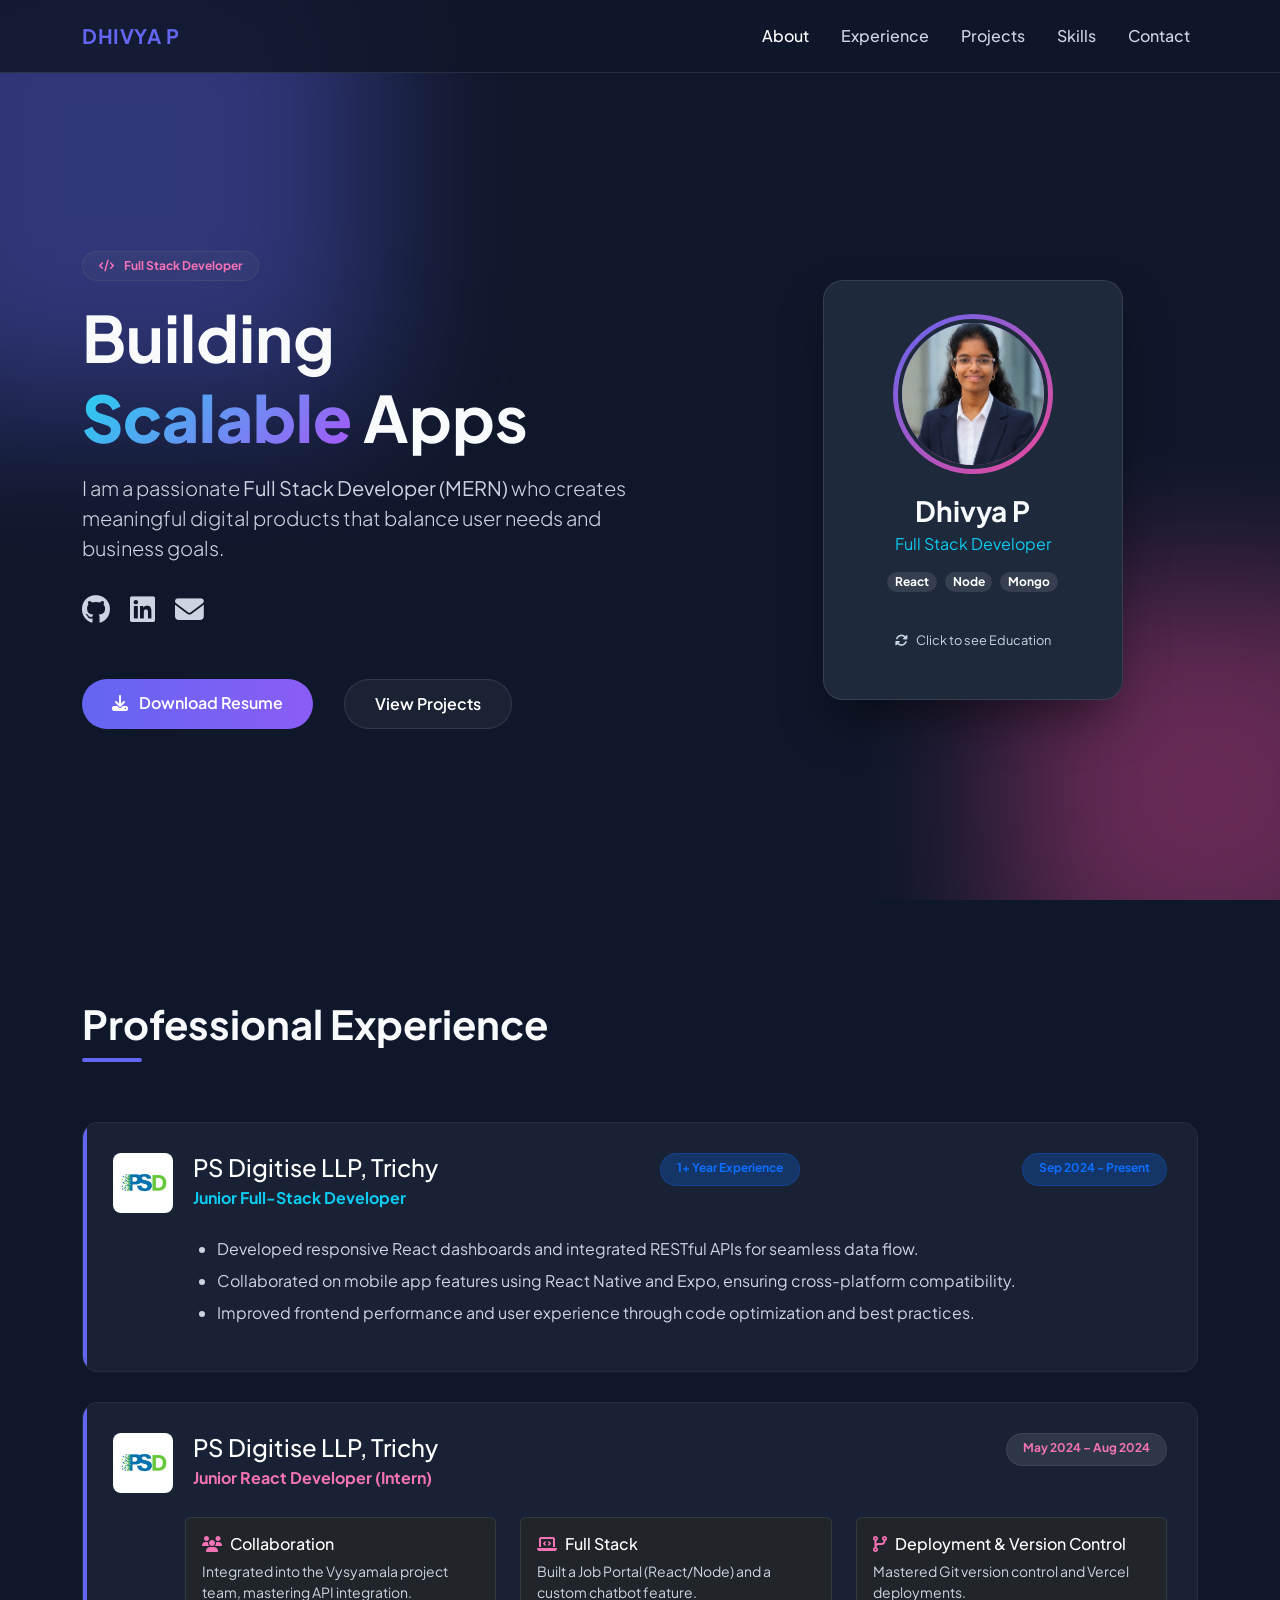
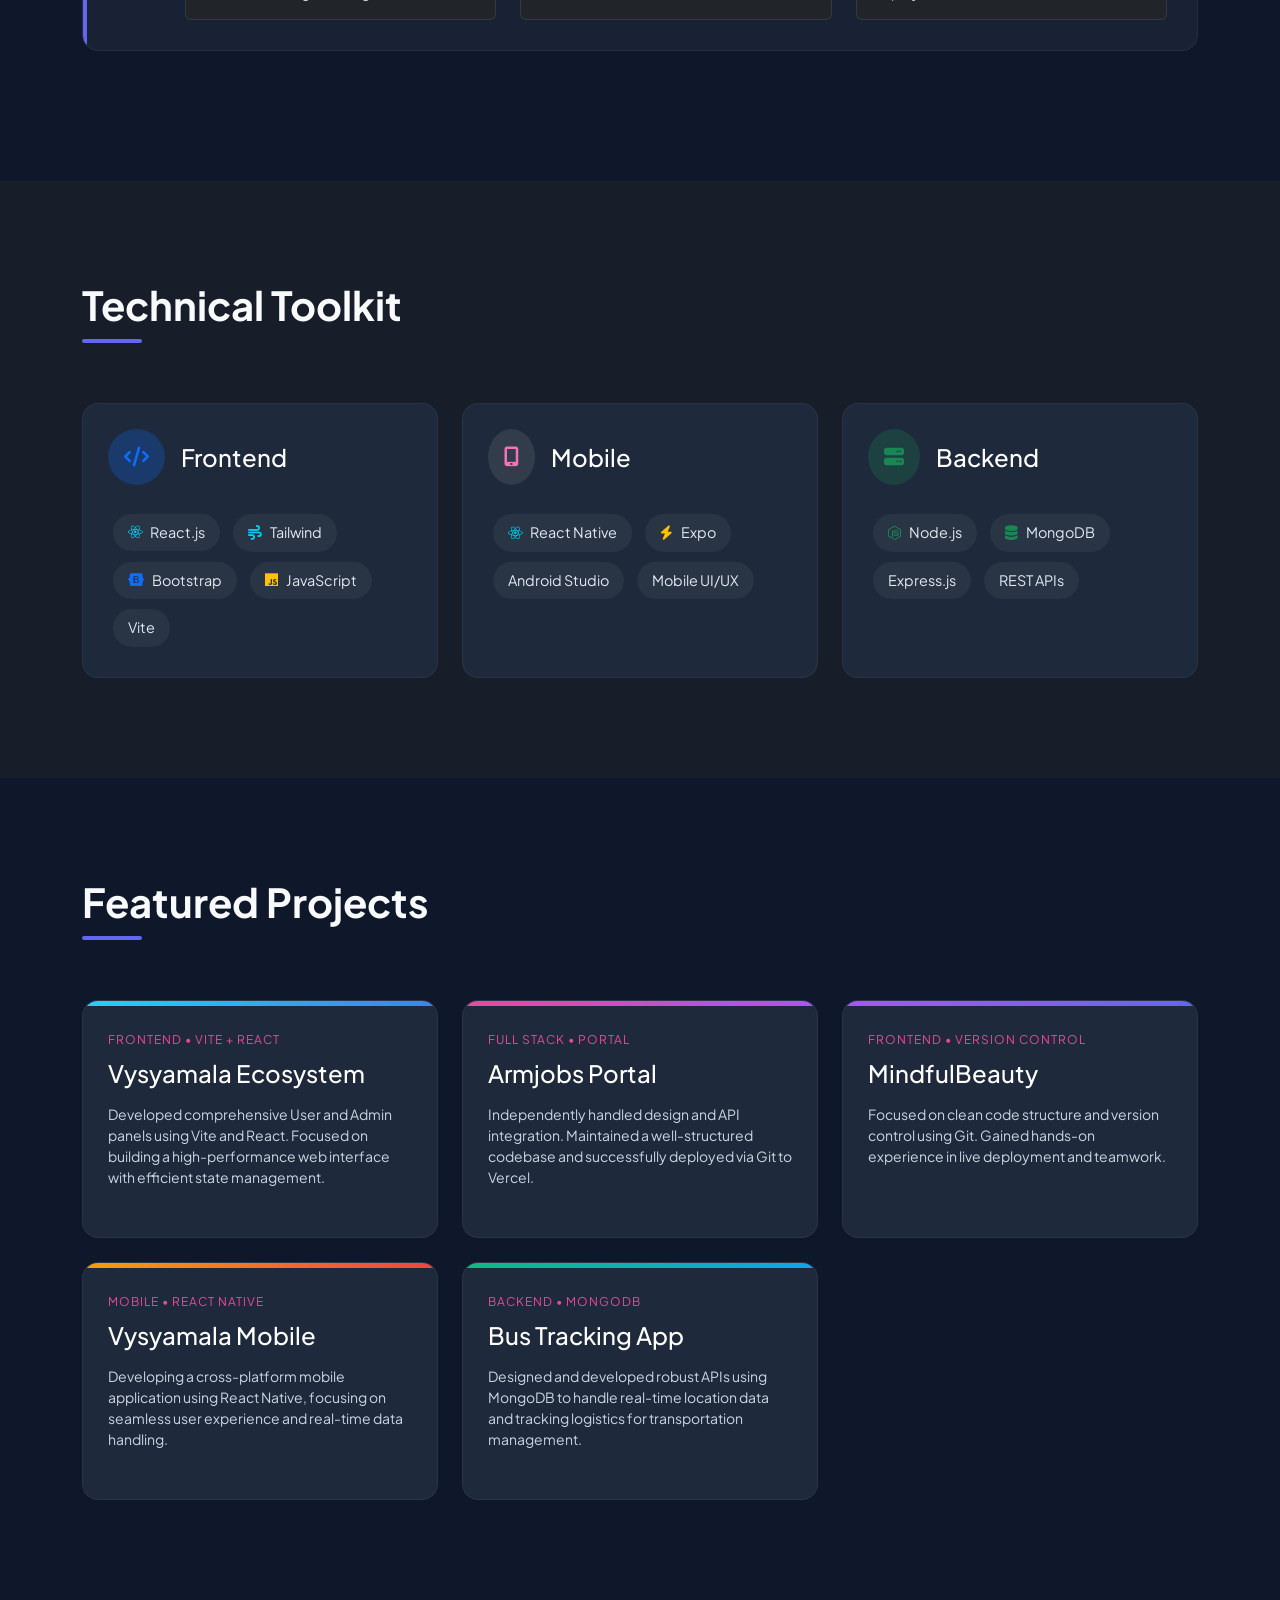
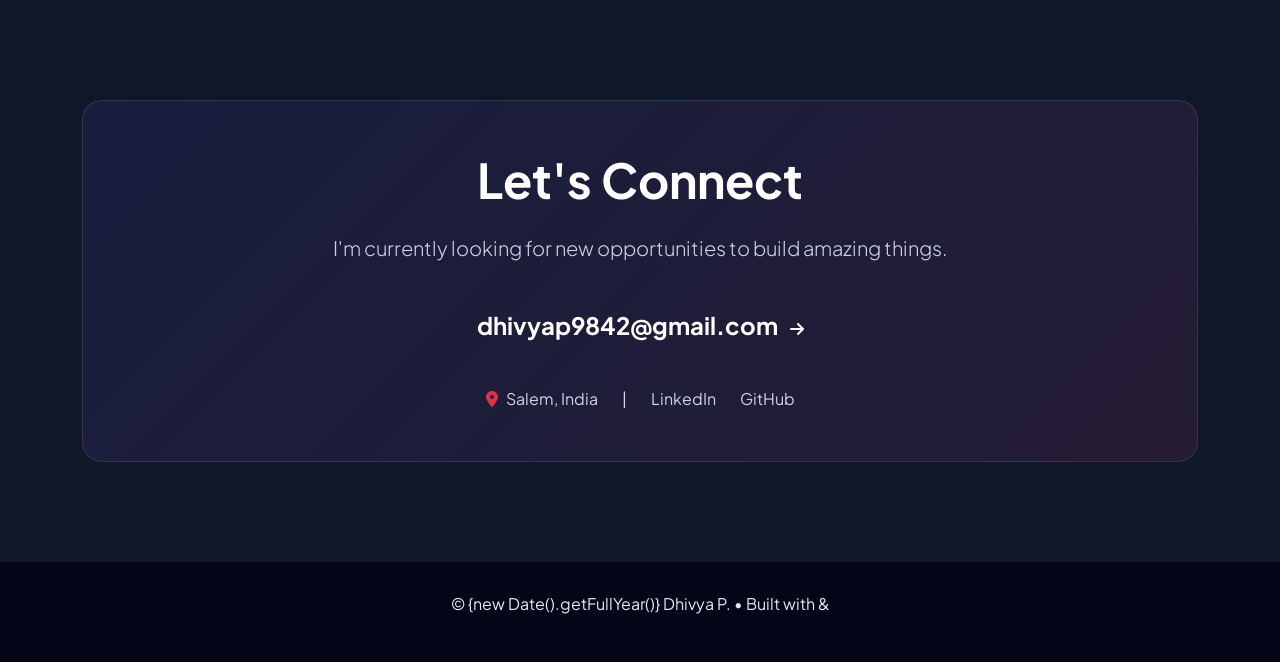
==== index.html @ 95af8c16 "Update resume and img , copyright yr, role" ====
<!DOCTYPE html>
<html lang="en">

<head>
    <meta charset="UTF-8">
    <meta name="viewport" content="width=device-width, initial-scale=1.0">
    <meta name="google-site-verification" content="KIvaC25hKLjdcovlJJRWQrkY0Hm5_PapO_3Ve5NreVs" />
    <link rel="icon" type="image/jpeg" href="Images/DhivyaP.jpg">
    <title>Dhivya Full Stack Developer | Portfolio | MERN stack</title>
    <meta name="description"
        content="Portfolio of Dhivya P, a Full Stack Developer specializing in React.js, Node.js, and Mobile App Development. Explore projects like Vysyamala and Armjobs.">
    <meta name="keywords"
        content="Full Stack Developer, React Developer, Dhivya P, Web Development Portfolio, Software Engineer Trichy, React Native Developer, Junior React Developer">

    <meta name="robots" content="index, follow">
    <link rel="canonical" href="https://dhivya-portfolio-iota-five.vercel.app/">

    <meta property="og:type" content="website">
    <meta property="og:url" content="https://dhivya-portfolio-iota-five.vercel.app/">
    <meta property="og:title" content="Dhivya Full Stack Developer | Portfolio | MERN stack">
    <meta property="og:description"
        content="Software Engineer at PS Digitise LLP specializing in React, Node.js, and Mobile Apps.">
    <meta property="og:image" content="https://dhivya-portfolio-iota-five.vercel.app/Images/DhivyaP.jpg">

    <meta property="twitter:card" content="summary_large_image">
    <meta property="twitter:url" content="https://dhivya-fullstackwebdevelopment.github.io/">
    <meta property="twitter:title" content="Dhivya Full Stack Developer Portfolio">
    <meta property="twitter:description"
        content="Software Engineer at PS Digitise LLP specializing in React, Node.js, and Mobile Apps.">
    <meta property="twitter:image"
        content="https://raw.githubusercontent.com/Dhivya-Fullstackwebdevelopment/YOUR_REPO_NAME/main/Images/DhivyaP.jpg">
    <script type="application/ld+json">
    {
      "@context": "https://schema.org",
      "@type": "Person",
      "name": "Dhivya P",
      "jobTitle": "Full Stack Developer",
      "url": "https://your-domain.com",
      "sameAs": [
        "https://github.com/Dhivya-Fullstackwebdevelopment",
        "https://www.linkedin.com/in/dhivya-p-466529230/"
      ],
      "knowsAbout": ["React.js", "Node.js", "Full Stack Development", "React Native", "MongoDB"]
    }
    </script>

    <link rel="icon" type="image/jpeg" href="Images/DhivyaP.jpg">
    <!-- Bootstrap 5 CSS -->
    <link href="https://cdn.jsdelivr.net/npm/bootstrap@5.3.2/dist/css/bootstrap.min.css" rel="stylesheet">

    <!-- Google Fonts -->
    <link href="https://fonts.googleapis.com/css2?family=Plus+Jakarta+Sans:wght@300;400;600;700;800&display=swap"
        rel="stylesheet">

    <!-- Font Awesome -->
    <link rel="stylesheet" href="https://cdnjs.cloudflare.com/ajax/libs/font-awesome/6.4.2/css/all.min.css">

    <!-- AOS Animation Library -->
    <link href="https://unpkg.com/aos@2.3.1/dist/aos.css" rel="stylesheet">

    <style>
        :root {
            --primary-color: #6366f1;
            --secondary-color: #ec4899;
            --dark-bg: #0f172a;
            --card-bg: #1e293b;
            --text-main: #f8fafc;
            /* Updated to be much brighter */
            --text-muted: #cbd5e1;
        }

        body {
            background-color: var(--dark-bg);
            color: var(--text-main);
            font-family: 'Plus Jakarta Sans', sans-serif;
            overflow-x: hidden;
        }

        /* --- Text Visibility Overrides --- */
        /* Override Bootstrap's text-muted which is too dark by default */
        .text-muted {
            color: #cbd5e1 !important;
            /* Slate-300 */
        }

        /* Improve secondary text visibility */
        .text-secondary {
            color: #f472b6 !important;
            /* Lighter Pink to match theme */
        }

        p {
            color: #e2e8f0;
            /* Slate-200 for general paragraphs */
        }

        /* --- Custom Scrollbar --- */
        ::-webkit-scrollbar {
            width: 10px;
        }

        ::-webkit-scrollbar-track {
            background: var(--dark-bg);
        }

        ::-webkit-scrollbar-thumb {
            background: #334155;
            border-radius: 5px;
        }

        ::-webkit-scrollbar-thumb:hover {
            background: var(--primary-color);
        }

        /* --- Navbar Glassmorphism --- */
        .navbar {
            background: rgba(15, 23, 42, 0.85);
            backdrop-filter: blur(10px);
            border-bottom: 1px solid rgba(255, 255, 255, 0.1);
            padding: 1rem 0;
        }

        .navbar-brand {
            font-weight: 700;
            letter-spacing: 0.5px;
        }

        .nav-link {
            color: #cbd5e1 !important;
            /* Brighter nav links */
            font-weight: 500;
            transition: color 0.3s ease;
            position: relative;
        }

        .nav-link:hover,
        .nav-link.active {
            color: #fff !important;
        }

        .nav-link::after {
            content: '';
            position: absolute;
            width: 0;
            height: 2px;
            bottom: 0;
            left: 0;
            background: linear-gradient(90deg, var(--primary-color), var(--secondary-color));
            transition: width 0.3s;
        }

        .nav-link:hover::after {
            width: 100%;
        }

        /* --- Hero Section --- */
        .hero-section {
            min-height: 100vh;
            display: flex;
            align-items: center;
            padding-top: 80px;
            position: relative;
            overflow: hidden;
        }

        /* Background Blobs */
        .blob {
            position: absolute;
            filter: blur(80px);
            z-index: -1;
            opacity: 0.4;
            animation: float 10s infinite ease-in-out;
        }

        .blob-1 {
            top: -10%;
            left: -10%;
            width: 500px;
            height: 500px;
            background: var(--primary-color);
        }

        .blob-2 {
            bottom: -10%;
            right: -10%;
            width: 400px;
            height: 400px;
            background: var(--secondary-color);
        }

        @keyframes float {

            0%,
            100% {
                transform: translateY(0);
            }

            50% {
                transform: translateY(-30px);
            }
        }

        .gradient-text {
            background: linear-gradient(135deg, #22d3ee 0%, #a855f7 100%);
            -webkit-background-clip: text;
            -webkit-text-fill-color: transparent;
            font-weight: 800;
        }

        .hero-btn-primary {
            background: linear-gradient(90deg, var(--primary-color), #8b5cf6);
            border: none;
            color: white;
            padding: 12px 30px;
            border-radius: 50px;
            font-weight: 600;
            transition: transform 0.3s, box-shadow 0.3s;
        }

        .hero-btn-primary:hover {
            transform: translateY(-3px);
            box-shadow: 0 10px 20px rgba(99, 102, 241, 0.3);
            color: white;
        }

        .hero-btn-secondary {
            background: rgba(255, 255, 255, 0.05);
            border: 1px solid rgba(255, 255, 255, 0.1);
            color: white;
            padding: 12px 30px;
            border-radius: 50px;
            font-weight: 600;
            margin-left: 15px;
            transition: all 0.3s;
        }

        .hero-btn-secondary:hover {
            background: rgba(255, 255, 255, 0.1);
            color: white;
        }

        .social-icon {
            font-size: 1.8rem;
            color: #cbd5e1;
            margin-right: 20px;
            transition: color 0.3s, transform 0.3s;
        }

        .social-icon:hover {
            color: var(--primary-color);
            transform: scale(1.1);
        }

        /* --- Flip Card (Crucial Feature) --- */
        .flip-card {
            background-color: transparent;
            width: 300px;
            height: 420px;
            perspective: 1000px;
            margin: 0 auto;
            cursor: pointer;
        }

        .flip-card-inner {
            position: relative;
            width: 100%;
            height: 100%;
            text-align: center;
            transition: transform 0.8s cubic-bezier(0.175, 0.885, 0.32, 1.275);
            transform-style: preserve-3d;
        }

        .flip-card.flipped .flip-card-inner {
            transform: rotateY(180deg);
        }

        .flip-card-front,
        .flip-card-back {
            position: absolute;
            width: 100%;
            height: 100%;
            -webkit-backface-visibility: hidden;
            backface-visibility: hidden;
            border-radius: 20px;
            overflow: hidden;
            box-shadow: 0 25px 50px -12px rgba(0, 0, 0, 0.5);
            border: 1px solid rgba(255, 255, 255, 0.1);
        }

        .flip-card-front {
            background: var(--card-bg);
            display: flex;
            flex-direction: column;
            align-items: center;
            justify-content: center;
            padding: 20px;
        }

        .flip-card-back {
            background: linear-gradient(135deg, #1e1b4b 0%, #312e81 100%);
            color: white;
            transform: rotateY(180deg);
            display: flex;
            flex-direction: column;
            justify-content: center;
            padding: 30px;
        }

        .profile-img-container {
            width: 160px;
            height: 160px;
            border-radius: 50%;
            padding: 5px;
            background: linear-gradient(135deg, var(--primary-color), var(--secondary-color));
            margin-bottom: 20px;
        }

        .profile-img {
            width: 100%;
            height: 100%;
            object-fit: cover;
            border-radius: 50%;
            border: 4px solid var(--card-bg);
        }

        .click-hint {
            font-size: 0.8rem;
            color: #cbd5e1;
            margin-top: 15px;
            animation: bounce 2s infinite;
        }

        @keyframes bounce {

            0%,
            20%,
            50%,
            80%,
            100% {
                transform: translateY(0);
            }

            40% {
                transform: translateY(-5px);
            }

            60% {
                transform: translateY(-3px);
            }
        }

        /* --- Section Styling --- */
        .section-padding {
            padding: 100px 0;
        }

        .section-title {
            font-size: 2.5rem;
            font-weight: 700;
            margin-bottom: 60px;
            position: relative;
            display: inline-block;
        }

        .section-title::after {
            content: '';
            display: block;
            width: 60px;
            height: 4px;
            background: var(--primary-color);
            margin-top: 10px;
            border-radius: 2px;
        }

        /* --- Experience Cards --- */
        .exp-card {
            background: rgba(30, 41, 59, 0.7);
            border: 1px solid rgba(255, 255, 255, 0.05);
            border-radius: 16px;
            padding: 30px;
            margin-bottom: 30px;
            transition: all 0.3s;
            position: relative;
            overflow: hidden;
        }

        .exp-card::before {
            content: '';
            position: absolute;
            top: 0;
            left: 0;
            width: 4px;
            height: 100%;
            background: var(--primary-color);
        }

        .exp-card:hover {
            background: rgba(30, 41, 59, 1);
            transform: translateY(-5px);
            box-shadow: 0 20px 40px rgba(0, 0, 0, 0.4);
            border-color: rgba(99, 102, 241, 0.3);
        }

        .company-logo {
            width: 60px;
            height: 60px;
            object-fit: contain;
            background: white;
            border-radius: 8px;
            padding: 5px;
            margin-right: 20px;
        }

        /* --- Skills --- */
        .skill-card {
            background: var(--card-bg);
            border-radius: 16px;
            padding: 25px;
            height: 100%;
            border: 1px solid rgba(255, 255, 255, 0.05);
            transition: all 0.3s;
        }

        .skill-card:hover {
            transform: translateY(-5px);
            border-color: var(--secondary-color);
        }

        .skill-tag {
            background: rgba(255, 255, 255, 0.05);
            padding: 8px 15px;
            border-radius: 20px;
            font-size: 0.9rem;
            display: inline-flex;
            align-items: center;
            gap: 8px;
            margin: 5px;
            transition: background 0.2s;
            color: #e2e8f0;
        }

        .skill-tag:hover {
            background: rgba(99, 102, 241, 0.2);
            color: white;
        }

        /* --- Projects --- */
        .project-card {
            background: var(--card-bg);
            border-radius: 16px;
            overflow: hidden;
            height: 100%;
            border: 1px solid rgba(255, 255, 255, 0.05);
            transition: all 0.3s;
            display: flex;
            flex-direction: column;
        }

        .project-card:hover {
            transform: translateY(-10px);
            box-shadow: 0 20px 40px rgba(0, 0, 0, 0.4);
        }

        .project-card-body {
            padding: 25px;
            flex-grow: 1;
            display: flex;
            flex-direction: column;
        }

        .project-badge {
            font-size: 0.75rem;
            text-transform: uppercase;
            letter-spacing: 1px;
            color: var(--secondary-color);
            margin-bottom: 10px;
            display: block;
        }

        /* --- Contact --- */
        .contact-box {
            background: linear-gradient(135deg, rgba(99, 102, 241, 0.1) 0%, rgba(236, 72, 153, 0.1) 100%);
            border: 1px solid rgba(255, 255, 255, 0.1);
            border-radius: 20px;
            padding: 50px;
            text-align: center;
        }

        .email-link {
            font-size: 1.5rem;
            font-weight: 700;
            color: white;
            text-decoration: none;
            position: relative;
            display: inline-block;
            margin: 20px 0;
        }

        .email-link:hover {
            color: var(--primary-color);
        }

        /* --- Footer --- */
        footer {
            background: #020617;
            padding: 30px 0;
            border-top: 1px solid rgba(255, 255, 255, 0.05);
        }
    </style>
</head>

<body data-bs-spy="scroll" data-bs-target="#navbar" data-bs-offset="100">

    <!-- Navbar -->
    <nav class="navbar navbar-expand-lg fixed-top" id="navbar">
        <div class="container">
            <a class="navbar-brand" href="#">
                <span style="color: var(--primary-color)">DHIVYA P
            </a>
            <button class="navbar-toggler" type="button" data-bs-toggle="collapse" data-bs-target="#navbarNav">
                <span class="navbar-toggler-icon"></span>
            </button>
            <div class="collapse navbar-collapse justify-content-end" id="navbarNav">
                <ul class="navbar-nav gap-3">
                    <li class="nav-item"><a class="nav-link" href="#about">About</a></li>
                    <li class="nav-item"><a class="nav-link" href="#experience">Experience</a></li>
                    <li class="nav-item"><a class="nav-link" href="#projects">Projects</a></li>
                    <li class="nav-item"><a class="nav-link" href="#skills">Skills</a></li>
                    <li class="nav-item"><a class="nav-link" href="#contact">Contact</a></li>
                </ul>
            </div>
        </div>
    </nav>

    <!-- Hero Section -->
    <section id="about" class="hero-section">
        <div class="blob blob-1"></div>
        <div class="blob blob-2"></div>

        <div class="container">
            <div class="row align-items-center">
                <!-- Text Content -->
                <div class="col-lg-7 mb-5 mb-lg-0" data-aos="fade-right" data-aos-duration="1000">
                    <div
                        class="badge bg-secondary bg-opacity-10 text-secondary mb-3 px-3 py-2 rounded-pill border border-secondary border-opacity-25">
                        <i class="fas fa-code me-2"></i> Full Stack Developer
                    </div>
                    <h1 class="display-3 fw-bold mb-3 lh-sm">
                        Building <br>
                        <span class="gradient-text">Scalable</span> Apps
                    </h1>
                    <p class="lead text-muted mb-4 pe-lg-5">
                        I am a passionate <strong>Full Stack Developer (MERN)</strong> who creates meaningful digital
                        products
                        that balance user needs and business goals.
                    </p>

                    <div class="d-flex align-items-center mb-5">
                        <a href="https://github.com/Dhivya-Fullstackwebdevelopment" target="_blank"
                            class="social-icon"><i class="fa-brands fa-github"></i></a>
                        <a href="https://www.linkedin.com/in/dhivya-p-466529230/" target="_blank" class="social-icon"><i
                                class="fa-brands fa-linkedin"></i></a>
                        <a href="mailto:dhivyap9842@gmail.com" class="social-icon"><i
                                class="fa-solid fa-envelope"></i></a>
                    </div>

                    <div class="d-flex flex-wrap gap-3">
                        <a href="Resume/DhivyaP_FullStackDeveloper.pdf" download
                            class="hero-btn-primary text-decoration-none">
                            <i class="fas fa-download me-2"></i> Download Resume
                        </a>
                        <a href="#projects" class="hero-btn-secondary text-decoration-none">
                            View Projects
                        </a>
                    </div>
                </div>

                <!-- Visual / Flip Card -->
                <div class="col-lg-5" data-aos="fade-left" data-aos-duration="1000">
                    <div class="flip-card" onclick="this.classList.toggle('flipped')">
                        <div class="flip-card-inner">

                            <!-- Front -->
                            <div class="flip-card-front">
                                <div class="profile-img-container">
                                    <!-- USING PROVIDED IMAGE PATH + Fallback -->
                                    <img src="Images/DhivyaP.jpg"
                                        onerror="this.src='https://ui-avatars.com/api/?name=Dhivya+P&background=random&size=256'"
                                        alt="Dhivya P" class="profile-img">
                                </div>
                                <h3 class="mb-1 fw-bold">Dhivya P</h3>
                                <p class="text-info mb-3">Full Stack Developer</p>
                                <div class="d-flex justify-content-center gap-2 mb-4">
                                    <span class="badge bg-white bg-opacity-10 rounded-pill">React</span>
                                    <span class="badge bg-white bg-opacity-10 rounded-pill">Node</span>
                                    <span class="badge bg-white bg-opacity-10 rounded-pill">Mongo</span>
                                </div>
                                <p class="click-hint"><i class="fas fa-sync-alt me-2"></i>Click to see Education</p>
                            </div>

                            <!-- Back -->
                            <div class="flip-card-back text-start">
                                <div class="text-center mb-4">
                                    <i class="fas fa-graduation-cap fa-3x text-info mb-3"></i>
                                    <h4>Education Timeline</h4>
                                </div>

                                <div class="border-start border-light ps-4 ms-2 position-relative mb-4">
                                    <span
                                        class="position-absolute top-0 start-0 translate-middle bg-info rounded-circle"
                                        style="width: 12px; height: 12px;"></span>
                                    <h5 class="mb-0">MCA</h5>
                                    <p class="small text-white mb-0">Gnanamani College of Tech, Namakkal</p>
                                    <small class="text-info">2024 - 2026</small>
                                </div>

                                <div class="border-start border-light ps-4 ms-2 position-relative">
                                    <span
                                        class="position-absolute top-0 start-0 translate-middle bg-secondary rounded-circle"
                                        style="width: 12px; height: 12px;"></span>
                                    <h5 class="mb-0">BCA</h5>
                                    <p class="small text-white mb-0">Bishop Heber College, Trichy</p>
                                    <small class="text-secondary">2021 - 2024</small>
                                </div>
                            </div>

                        </div>
                    </div>
                </div>
            </div>
        </div>
    </section>

    <!-- Experience Section -->
    <section id="experience" class="section-padding">
        <div class="container">
            <h2 class="section-title" data-aos="fade-up">Professional Experience</h2>

            <!-- Job 1 -->
            <div class="exp-card" data-aos="fade-up" data-aos-delay="100">
                <div class="d-flex flex-column flex-md-row align-items-start mb-4">
                    <!-- USING PROVIDED LOGO PATH + Fallback -->
                    <img src="Images/PSDlogo.jpg"
                        onerror="this.src='https://ui-avatars.com/api/?name=PS&background=fff&color=000&size=128'"
                        alt="PS Digitise" class="company-logo">
                    <div class="flex-grow-1">
                        <div class="d-flex justify-content-between flex-wrap gap-2">
                            <h3 class="h4 mb-1 text-white">PS Digitise LLP, Trichy</h3>
                            <span
                                class="badge bg-primary bg-opacity-25 text-primary border border-primary border-opacity-25 rounded-pill px-3 py-2">
                                1+ Year Experience
                            </span>
                            <span
                                class="badge bg-primary bg-opacity-25 text-primary border border-primary border-opacity-25 rounded-pill px-3 py-2">
                                Sep 2024 - Present
                            </span>
                        </div>
                        <p class="text-info fw-bold mb-0">Junior Full-Stack Developer</p>
                    </div>
                </div>
                <div class="ps-md-5 ms-md-4">
                    <ul class="text-muted">
                        <li class="mb-2">Developed responsive React dashboards and integrated RESTful APIs for seamless
                            data flow.</li>
                        <li class="mb-2">Collaborated on mobile app features using React Native and Expo, ensuring
                            cross-platform compatibility.</li>
                        <li class="mb-2">Improved frontend performance and user experience through code optimization and best practices.</li>
                    </ul>
                </div>
            </div>

            <!-- Internship -->
            <div class="exp-card" data-aos="fade-up" data-aos-delay="200">
                <div class="d-flex flex-column flex-md-row align-items-start mb-4">
                    <!-- USING PROVIDED LOGO PATH + Fallback -->
                    <img src="Images/PSDlogo.jpg"
                        onerror="this.src='https://ui-avatars.com/api/?name=PS&background=fff&color=000&size=128'"
                        alt="PS Digitise" class="company-logo">
                    <div class="flex-grow-1">
                        <div class="d-flex justify-content-between flex-wrap gap-2">
                            <h3 class="h4 mb-1 text-white">PS Digitise LLP, Trichy</h3>
                            <span
                                class="badge bg-secondary bg-opacity-25 text-secondary border border-secondary border-opacity-25 rounded-pill px-3 py-2">
                                May 2024 – Aug 2024
                            </span>
                        </div>
                        <p class="text-secondary fw-bold mb-0">Junior React Developer (Intern)</p>
                    </div>
                </div>
                <div class="ps-md-5 ms-md-4">
                    <div class="row g-4">
                        <div class="col-md-4">
                            <div class="p-3 rounded bg-dark border border-secondary border-opacity-25 h-100">
                                <h6 class="text-white"><i class="fas fa-users text-secondary me-2"></i>Collaboration
                                </h6>
                                <p class="small text-muted mb-0">Integrated into the Vysyamala project team, mastering
                                    API integration.</p>
                            </div>
                        </div>
                        <div class="col-md-4">
                            <div class="p-3 rounded bg-dark border border-secondary border-opacity-25 h-100">
                                <h6 class="text-white"><i class="fas fa-laptop-code text-secondary me-2"></i>Full Stack
                                </h6>
                                <p class="small text-muted mb-0">Built a Job Portal (React/Node) and a custom chatbot
                                    feature.</p>
                            </div>
                        </div>
                        <div class="col-md-4">
                            <div class="p-3 rounded bg-dark border border-secondary border-opacity-25 h-100">
                                <h6 class="text-white"><i class="fas fa-code-branch text-secondary me-2"></i>Deployment
                                    & Version Control</h6>
                                <p class="small text-muted mb-0">Mastered Git version control and Vercel deployments.
                                </p>
                            </div>
                        </div>
                    </div>
                </div>
            </div>
        </div>
    </section>

    <!-- Skills Section -->
    <section id="skills" class="section-padding bg-dark bg-opacity-50">
        <div class="container">
            <h2 class="section-title" data-aos="fade-up">Technical Toolkit</h2>
            <div class="row g-4">

                <!-- Frontend -->
                <div class="col-md-4" data-aos="fade-up" data-aos-delay="100">
                    <div class="skill-card">
                        <div class="d-flex align-items-center mb-4">
                            <div class="rounded-circle bg-primary bg-opacity-25 p-3 text-primary me-3">
                                <i class="fa-solid fa-code fa-lg"></i>
                            </div>
                            <h4 class="mb-0 text-white">Frontend</h4>
                        </div>
                        <div>
                            <span class="skill-tag"><i class="fa-brands fa-react text-info"></i> React.js</span>
                            <span class="skill-tag"><i class="fa-solid fa-wind text-info"></i> Tailwind</span>
                            <span class="skill-tag"><i class="fa-brands fa-bootstrap text-primary"></i> Bootstrap</span>
                            <span class="skill-tag"><i class="fa-brands fa-js text-warning"></i> JavaScript</span>
                            <span class="skill-tag">Vite</span>
                        </div>
                    </div>
                </div>

                <!-- Mobile -->
                <div class="col-md-4" data-aos="fade-up" data-aos-delay="200">
                    <div class="skill-card">
                        <div class="d-flex align-items-center mb-4">
                            <div class="rounded-circle bg-secondary bg-opacity-25 p-3 text-secondary me-3">
                                <i class="fa-solid fa-mobile-screen-button fa-lg"></i>
                            </div>
                            <h4 class="mb-0 text-white">Mobile</h4>
                        </div>
                        <div>
                            <span class="skill-tag"><i class="fa-brands fa-react text-info"></i> React Native</span>
                            <span class="skill-tag"><i class="fa-solid fa-bolt text-warning"></i> Expo</span>
                            <span class="skill-tag">Android Studio</span>
                            <span class="skill-tag">Mobile UI/UX</span>
                        </div>
                    </div>
                </div>

                <!-- Backend -->
                <div class="col-md-4" data-aos="fade-up" data-aos-delay="300">
                    <div class="skill-card">
                        <div class="d-flex align-items-center mb-4">
                            <div class="rounded-circle bg-success bg-opacity-25 p-3 text-success me-3">
                                <i class="fa-solid fa-server fa-lg"></i>
                            </div>
                            <h4 class="mb-0 text-white">Backend</h4>
                        </div>
                        <div>
                            <span class="skill-tag"><i class="fa-brands fa-node-js text-success"></i> Node.js</span>
                            <span class="skill-tag"><i class="fa-solid fa-database text-success"></i> MongoDB</span>
                            <span class="skill-tag">Express.js</span>
                            <span class="skill-tag">REST APIs</span>
                        </div>
                    </div>
                </div>

            </div>
        </div>
    </section>

    <!-- Projects Section -->
    <section id="projects" class="section-padding">
        <div class="container">
            <h2 class="section-title" data-aos="fade-up">Featured Projects</h2>
            <div class="row g-4">

                <!-- P1 -->
                <div class="col-lg-4 col-md-6" data-aos="zoom-in" data-aos-delay="100">
                    <div class="project-card">
                        <div style="height: 5px; background: linear-gradient(90deg, #22d3ee, #3b82f6);"></div>
                        <div class="project-card-body">
                            <span class="project-badge">Frontend • Vite + React</span>
                            <h4 class="text-white mb-3">Vysyamala Ecosystem</h4>
                            <p class="text-muted small mb-4">
                                Developed comprehensive User and Admin panels using Vite and React. Focused on building
                                a high-performance web interface with efficient state management.
                            </p>
                        </div>
                    </div>
                </div>

                <!-- P2 -->
                <div class="col-lg-4 col-md-6" data-aos="zoom-in" data-aos-delay="200">
                    <div class="project-card">
                        <div style="height: 5px; background: linear-gradient(90deg, #ec4899, #a855f7);"></div>
                        <div class="project-card-body">
                            <span class="project-badge">Full Stack • Portal</span>
                            <h4 class="text-white mb-3">Armjobs Portal</h4>
                            <p class="text-muted small mb-4">
                                Independently handled design and API integration. Maintained a well-structured codebase
                                and successfully deployed via Git to Vercel.
                            </p>
                        </div>
                    </div>
                </div>

                <!-- P3 -->
                <div class="col-lg-4 col-md-6" data-aos="zoom-in" data-aos-delay="300">
                    <div class="project-card">
                        <div style="height: 5px; background: linear-gradient(90deg, #a855f7, #6366f1);"></div>
                        <div class="project-card-body">
                            <span class="project-badge">Frontend • Version Control</span>
                            <h4 class="text-white mb-3">MindfulBeauty</h4>
                            <p class="text-muted small mb-4">
                                Focused on clean code structure and version control using Git. Gained hands-on
                                experience in live deployment and teamwork.
                            </p>
                        </div>
                    </div>
                </div>

                <!-- P4 -->
                <div class="col-lg-4 col-md-6" data-aos="zoom-in" data-aos-delay="400">
                    <div class="project-card">
                        <div style="height: 5px; background: linear-gradient(90deg, #f59e0b, #ef4444);"></div>
                        <div class="project-card-body">
                            <span class="project-badge">Mobile • React Native</span>
                            <h4 class="text-white mb-3">Vysyamala Mobile</h4>
                            <p class="text-muted small mb-4">
                                Developing a cross-platform mobile application using React Native, focusing on seamless
                                user experience and real-time data handling.
                            </p>
                        </div>
                    </div>
                </div>

                <!-- P5 -->
                <div class="col-lg-4 col-md-6" data-aos="zoom-in" data-aos-delay="500">
                    <div class="project-card">
                        <div style="height: 5px; background: linear-gradient(90deg, #10b981, #0ea5e9);"></div>
                        <div class="project-card-body">
                            <span class="project-badge">Backend • MongoDB</span>
                            <h4 class="text-white mb-3">Bus Tracking App</h4>
                            <p class="text-muted small mb-4">
                                Designed and developed robust APIs using MongoDB to handle real-time location data and
                                tracking logistics for transportation management.
                            </p>
                        </div>
                    </div>
                </div>

            </div>
        </div>
    </section>

    <!-- Contact Section -->
    <section id="contact" class="section-padding">
        <div class="container" data-aos="flip-up">
            <div class="contact-box">
                <h2 class="display-5 fw-bold text-white mb-4">Let's Connect</h2>
                <p class="lead text-muted mb-4">I'm currently looking for new opportunities to build amazing things.</p>

                <a href="mailto:dhivyap9842@gmail.com" class="email-link">
                    dhivyap9842@gmail.com
                    <i class="fas fa-arrow-right ms-2" style="font-size: 1rem;"></i>
                </a>

                <div class="d-flex justify-content-center align-items-center gap-4 mt-4 text-muted">
                    <span><i class="fas fa-map-marker-alt me-2 text-danger"></i>Salem, India</span>
                    <span>|</span>
                    <a href="https://www.linkedin.com/in/dhivya-p-466529230/" target="_blank"
                        class="text-decoration-none text-muted hover-white">LinkedIn</a>
                    <a href="https://github.com/Dhivya-Fullstackwebdevelopment" target="_blank"
                        class="text-decoration-none text-muted hover-white">GitHub</a>
                </div>
            </div>
        </div>
    </section>

    <!-- Footer -->
    <footer class="text-center text-muted">
        <div class="container">
                   <p className="mb-0">
            © {new Date().getFullYear()} Dhivya P. • Built with
            <i className="fab fa-react text-info mx-1"></i> &
            <i className="fab fa-bootstrap text-primary mx-1"></i>
        </p>

        </div>
    </footer>

    <!-- Bootstrap JS -->
    <script src="https://cdn.jsdelivr.net/npm/bootstrap@5.3.2/dist/js/bootstrap.bundle.min.js"></script>

    <!-- AOS JS -->
    <script src="https://unpkg.com/aos@2.3.1/dist/aos.js"></script>

    <script>
        // Initialize Animate On Scroll
        AOS.init({
            once: true,
            offset: 120,
            duration: 800,
            easing: 'ease-out-cubic',
        });
    </script>
</body>

</html>
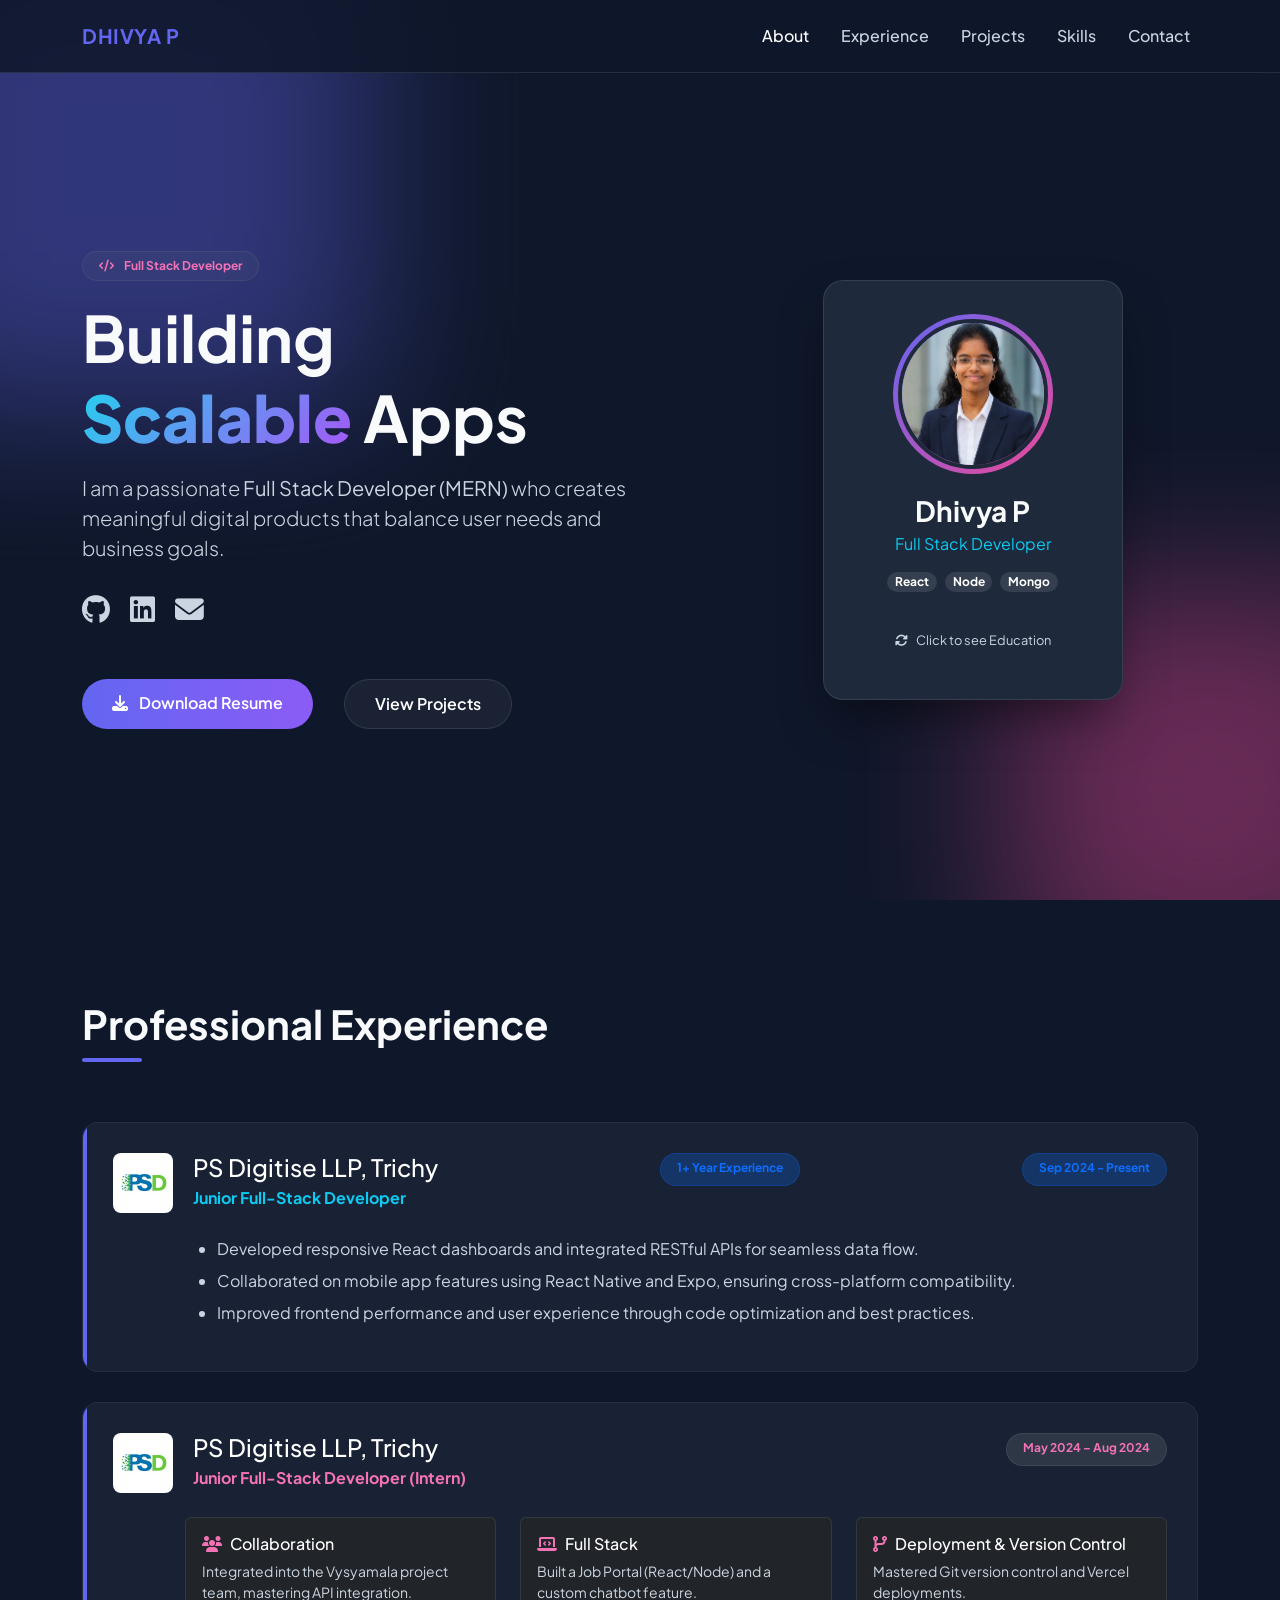
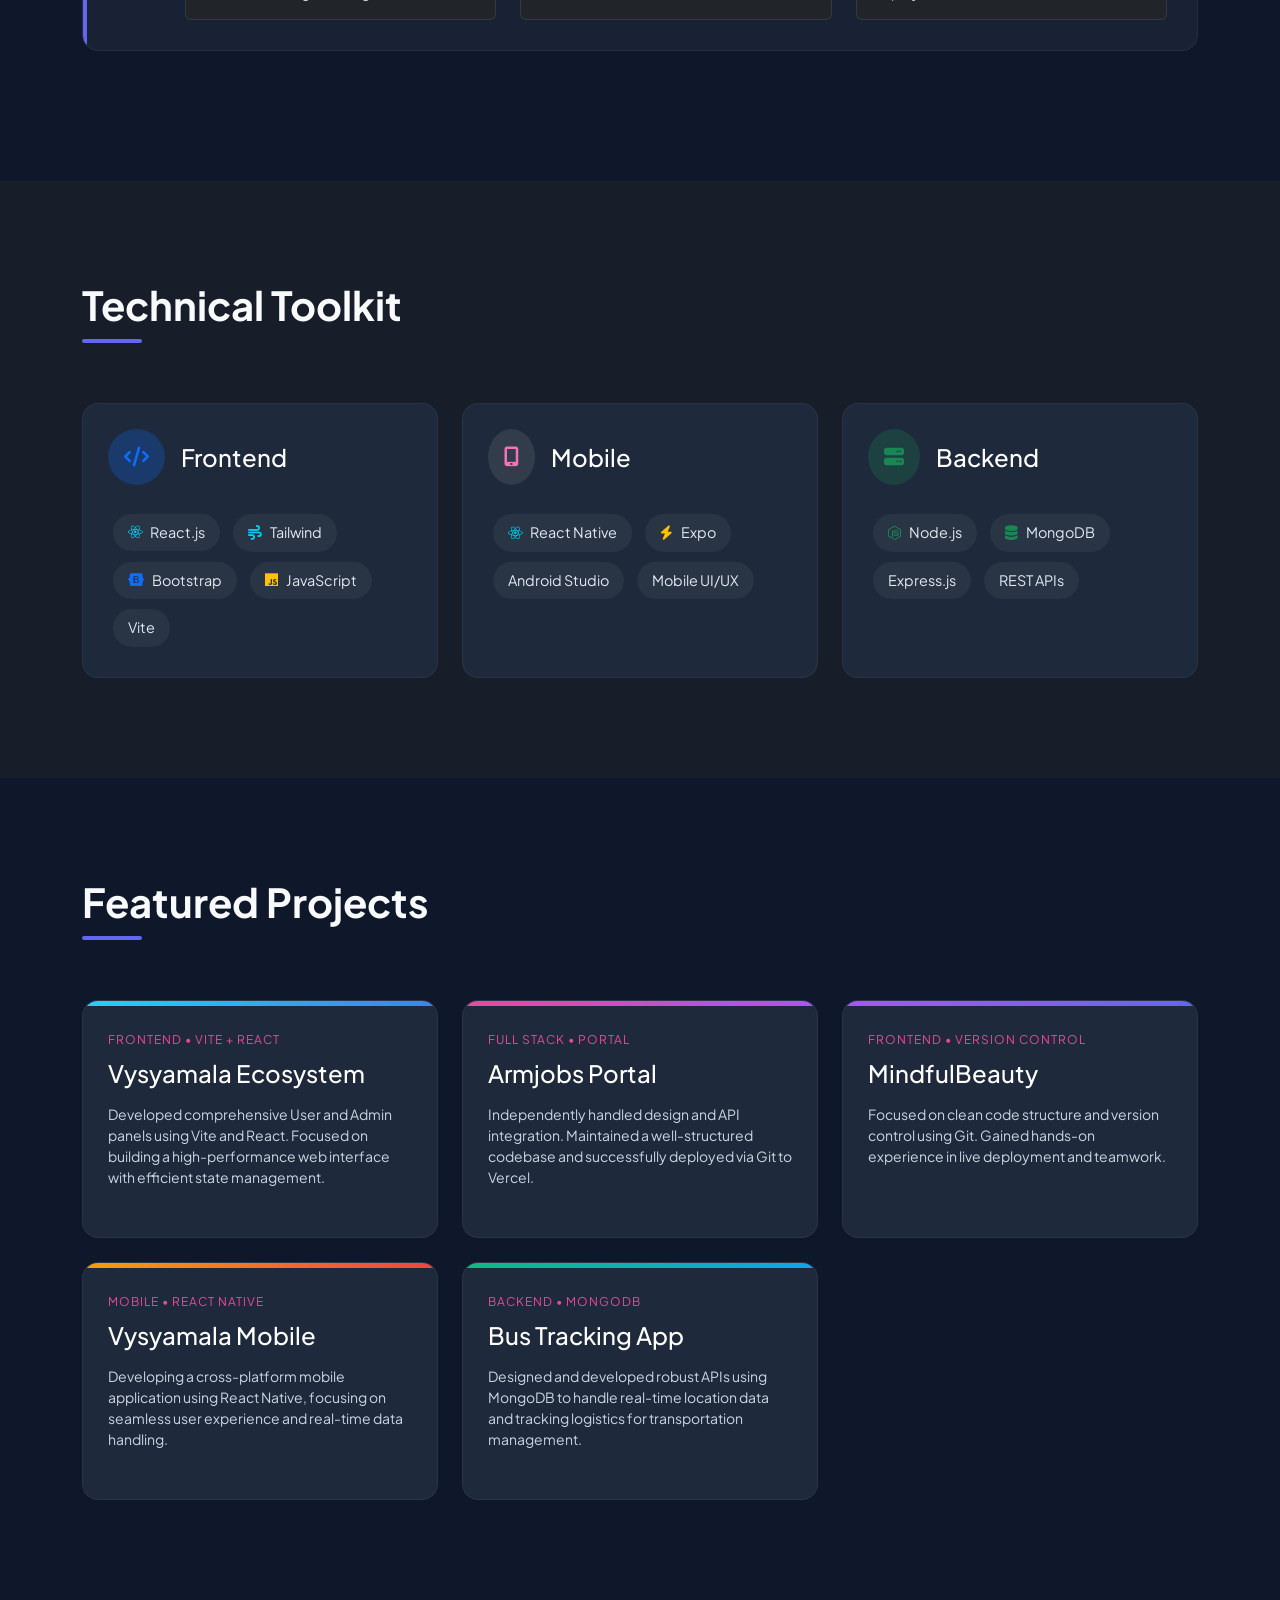
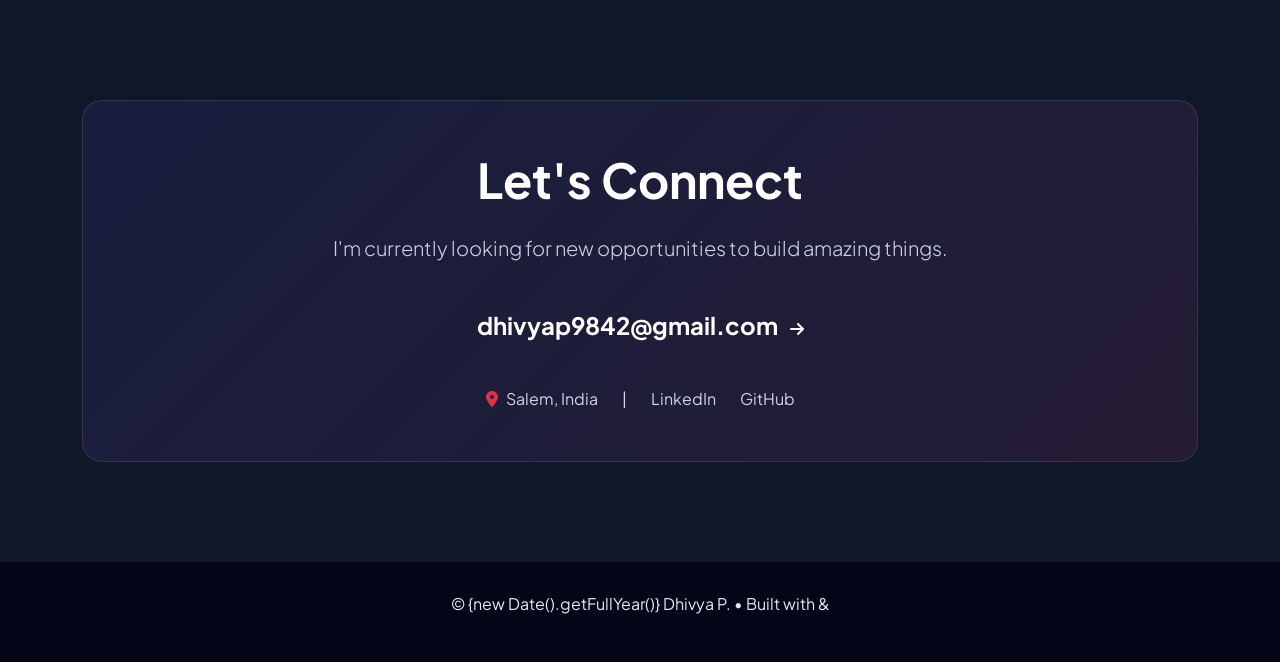
==== commit 0f01c617: "updated" ====
--- a/index.html
+++ b/index.html
@@ -10,7 +10,7 @@
     <meta name="description"
         content="Portfolio of Dhivya P, a Full Stack Developer specializing in React.js, Node.js, and Mobile App Development. Explore projects like Vysyamala and Armjobs.">
     <meta name="keywords"
-        content="Full Stack Developer, React Developer, Dhivya P, Web Development Portfolio, Software Engineer Trichy, React Native Developer, Junior React Developer">
+        content="Full Stack Developer, React Developer, Dhivya P, Web Development Portfolio, Software Engineer Trichy, React Native Developer, Junior React Developer, Junior Full Stack Developer, MERN Stack Developer, Vysyamala Project, Armjobs Project, Dhivya Portfolio, Dhivya Resume, Dhivya Contact">
 
     <meta name="robots" content="index, follow">
     <link rel="canonical" href="https://dhivya-portfolio-iota-five.vercel.app/">
@@ -684,7 +684,7 @@
                                 May 2024 – Aug 2024
                             </span>
                         </div>
-                        <p class="text-secondary fw-bold mb-0">Junior React Developer (Intern)</p>
+                        <p class="text-secondary fw-bold mb-0">Junior Full-Stack Developer (Intern)</p>
                     </div>
                 </div>
                 <div class="ps-md-5 ms-md-4">
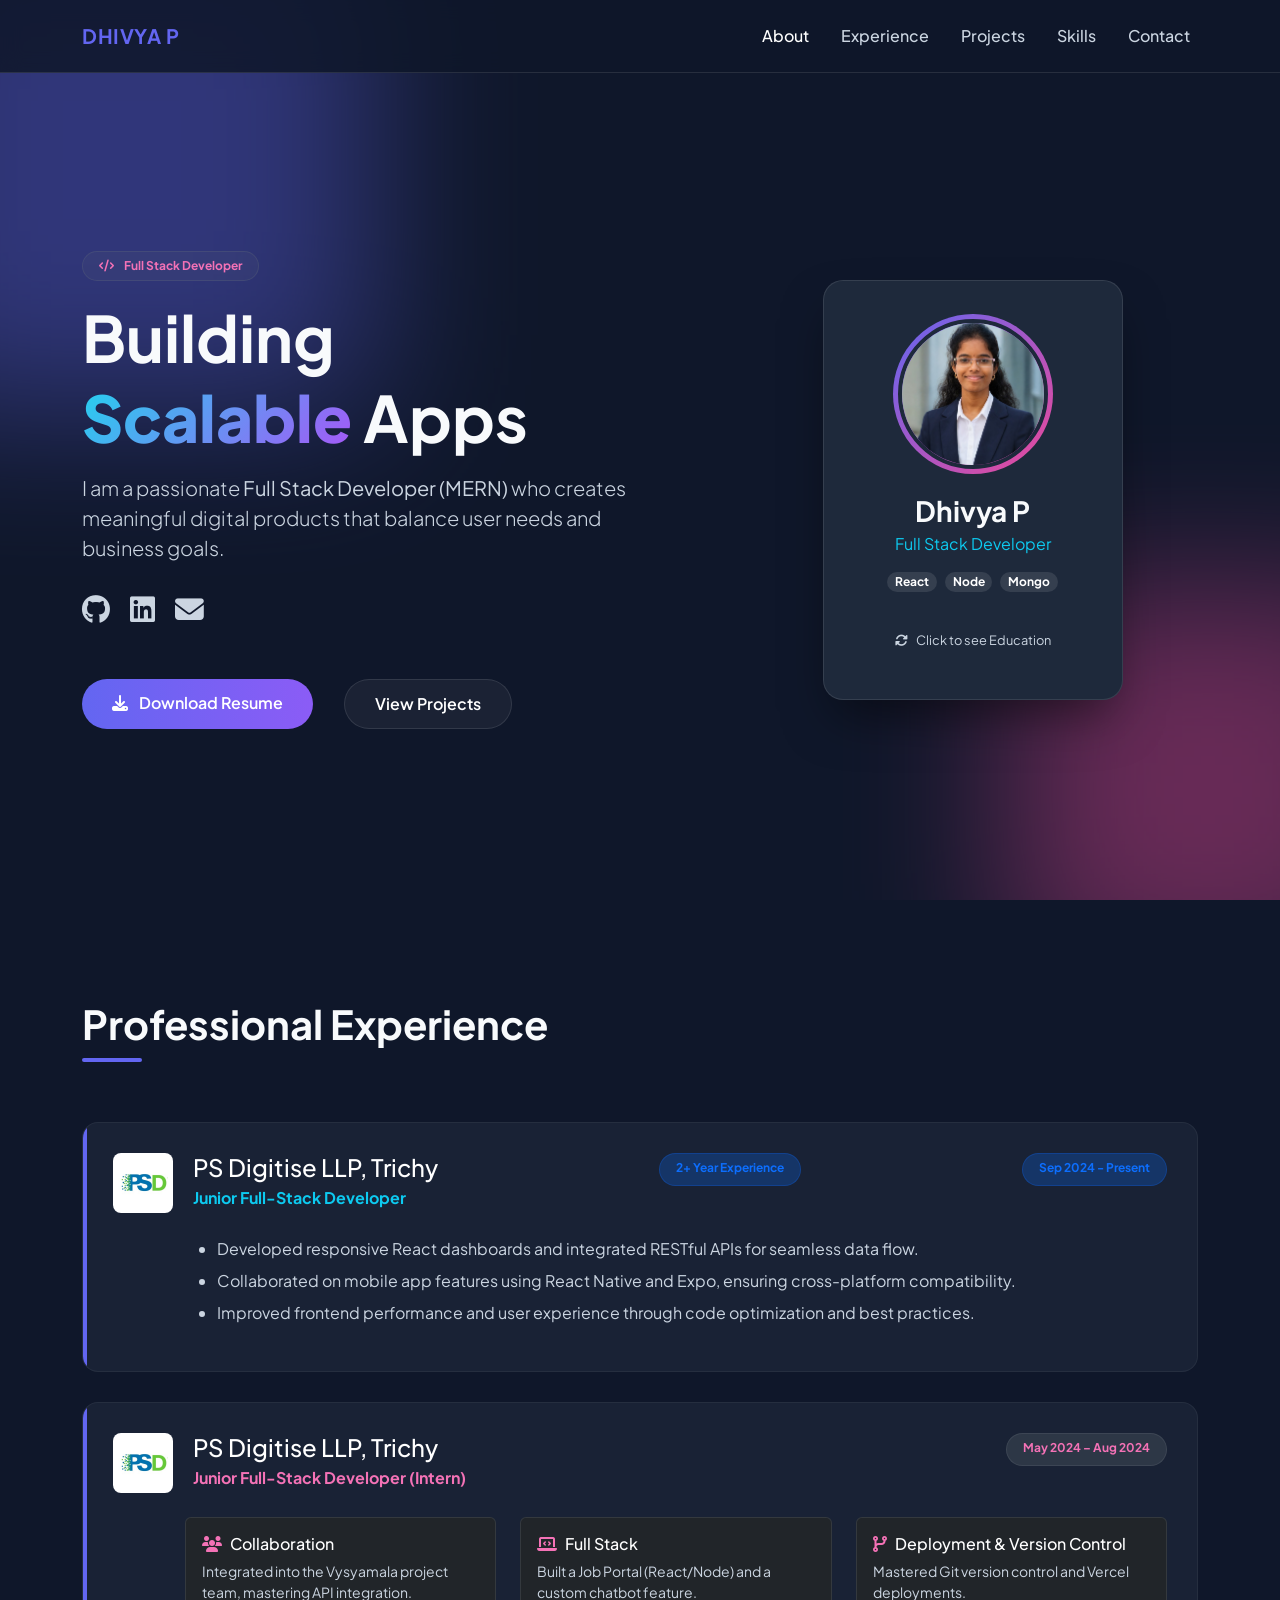
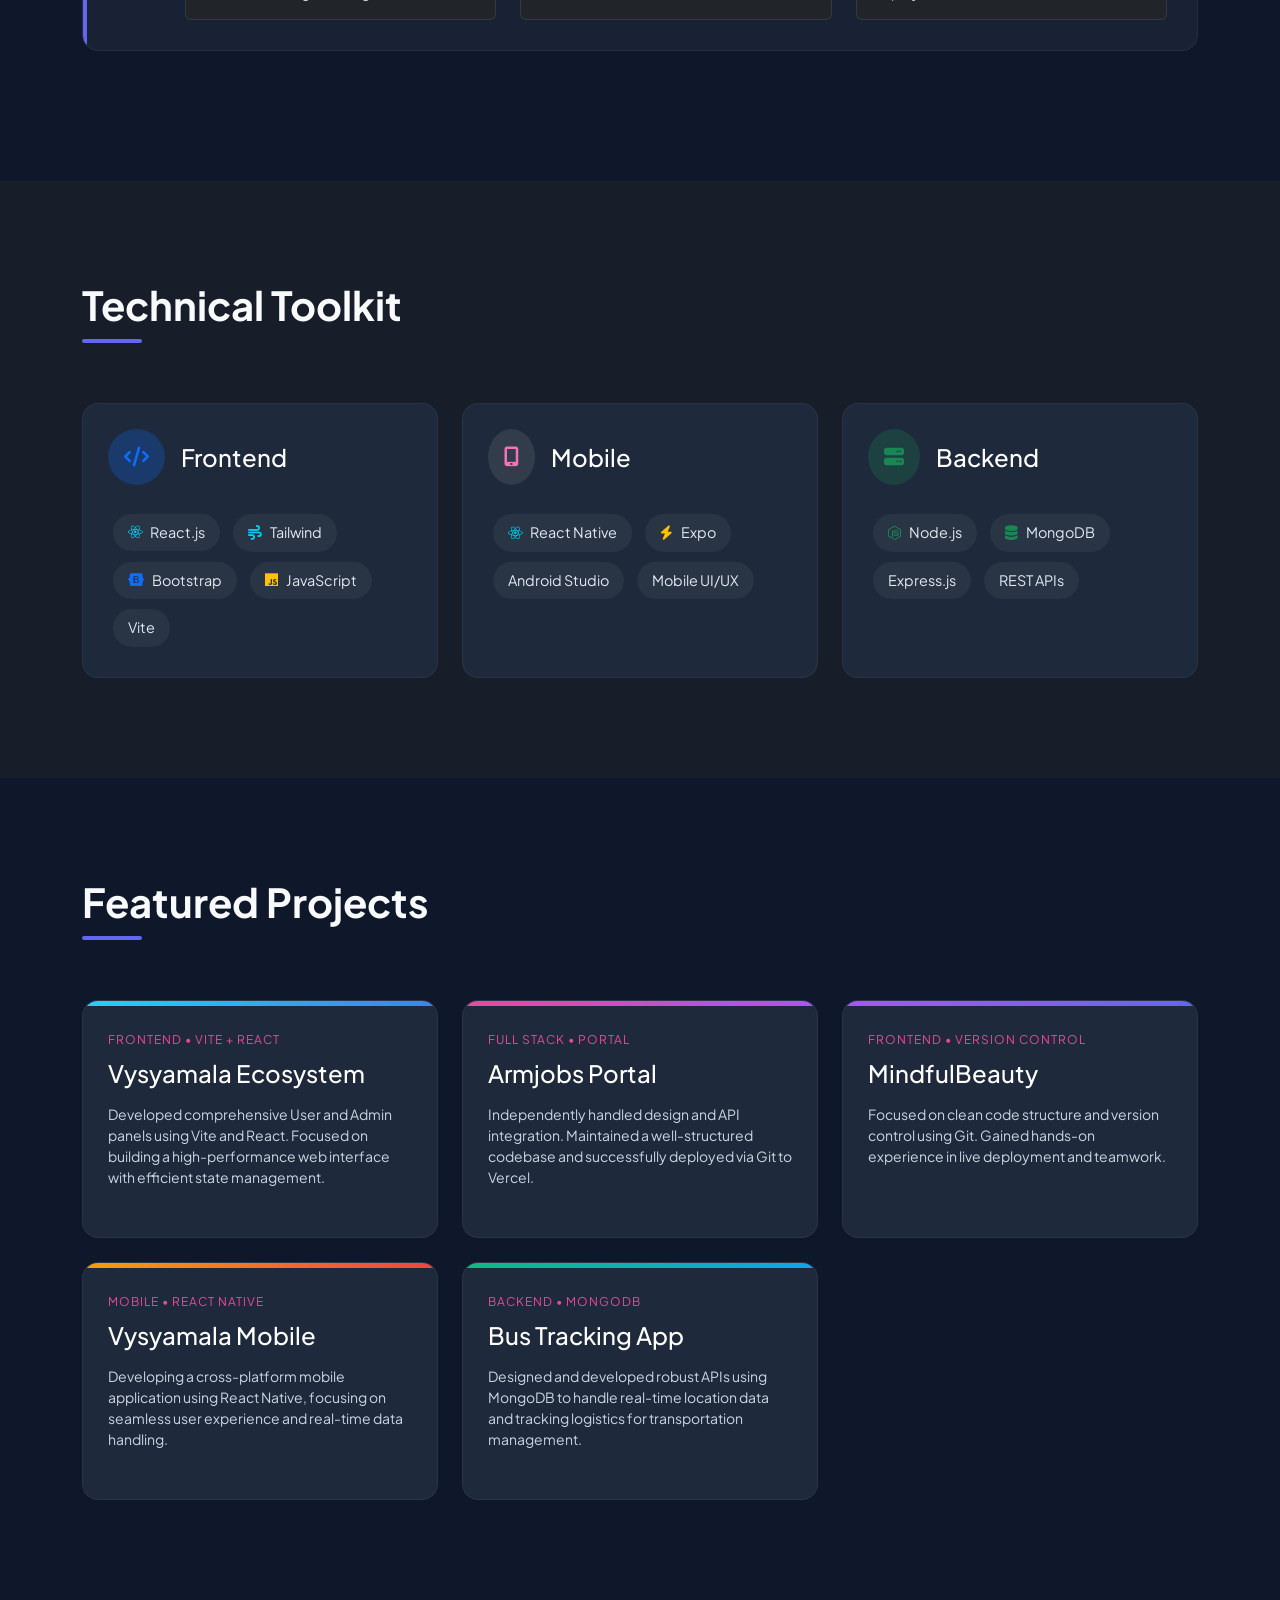
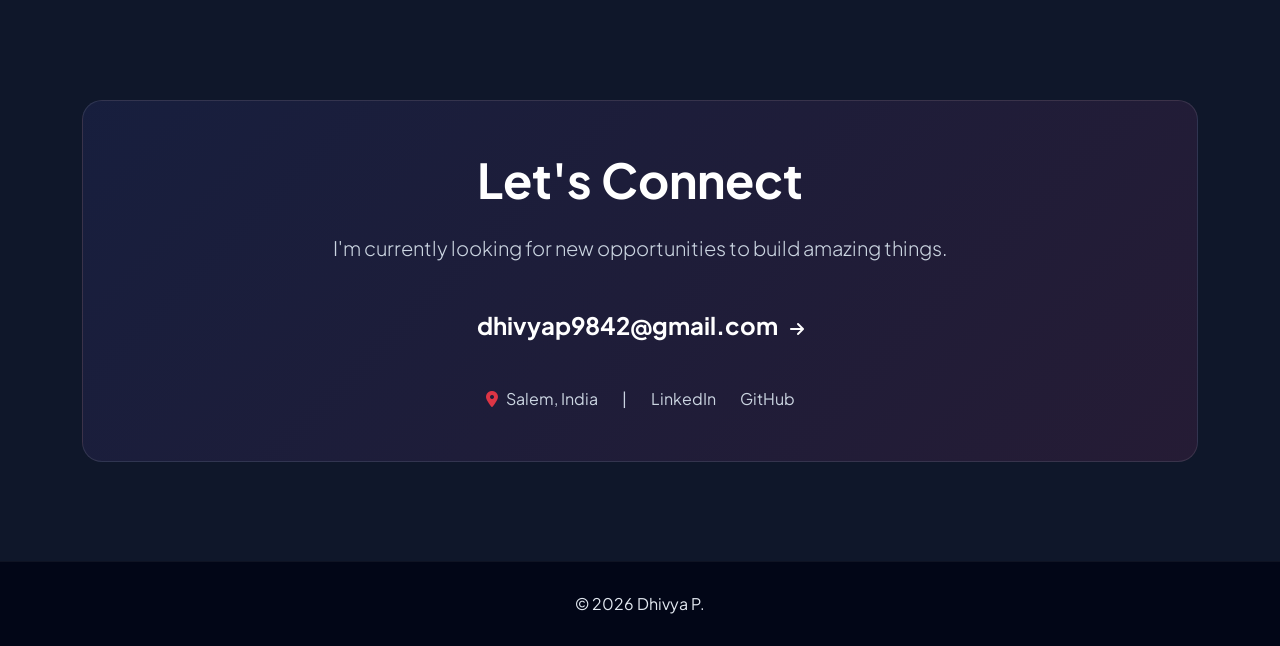
==== commit 8631b75f: "updated yr" ====
--- a/index.html
+++ b/index.html
@@ -648,7 +648,7 @@
                             <h3 class="h4 mb-1 text-white">PS Digitise LLP, Trichy</h3>
                             <span
                                 class="badge bg-primary bg-opacity-25 text-primary border border-primary border-opacity-25 rounded-pill px-3 py-2">
-                                1+ Year Experience
+                                2+ Year Experience
                             </span>
                             <span
                                 class="badge bg-primary bg-opacity-25 text-primary border border-primary border-opacity-25 rounded-pill px-3 py-2">
@@ -664,7 +664,8 @@
                             data flow.</li>
                         <li class="mb-2">Collaborated on mobile app features using React Native and Expo, ensuring
                             cross-platform compatibility.</li>
-                        <li class="mb-2">Improved frontend performance and user experience through code optimization and best practices.</li>
+                        <li class="mb-2">Improved frontend performance and user experience through code optimization and
+                            best practices.</li>
                     </ul>
                 </div>
             </div>
@@ -896,12 +897,9 @@
     <!-- Footer -->
     <footer class="text-center text-muted">
         <div class="container">
-                   <p className="mb-0">
-            © {new Date().getFullYear()} Dhivya P. • Built with
-            <i className="fab fa-react text-info mx-1"></i> &
-            <i className="fab fa-bootstrap text-primary mx-1"></i>
-        </p>
-
+            <p class="mb-0">
+                © <span id="currentYear"></span> Dhivya P.
+            </p>
         </div>
     </footer>
 
@@ -912,6 +910,10 @@
     <script src="https://unpkg.com/aos@2.3.1/dist/aos.js"></script>
 
     <script>
+        // Automatically update copyright year
+        document.getElementById("currentYear").textContent =
+            new Date().getFullYear();
+
         // Initialize Animate On Scroll
         AOS.init({
             once: true,
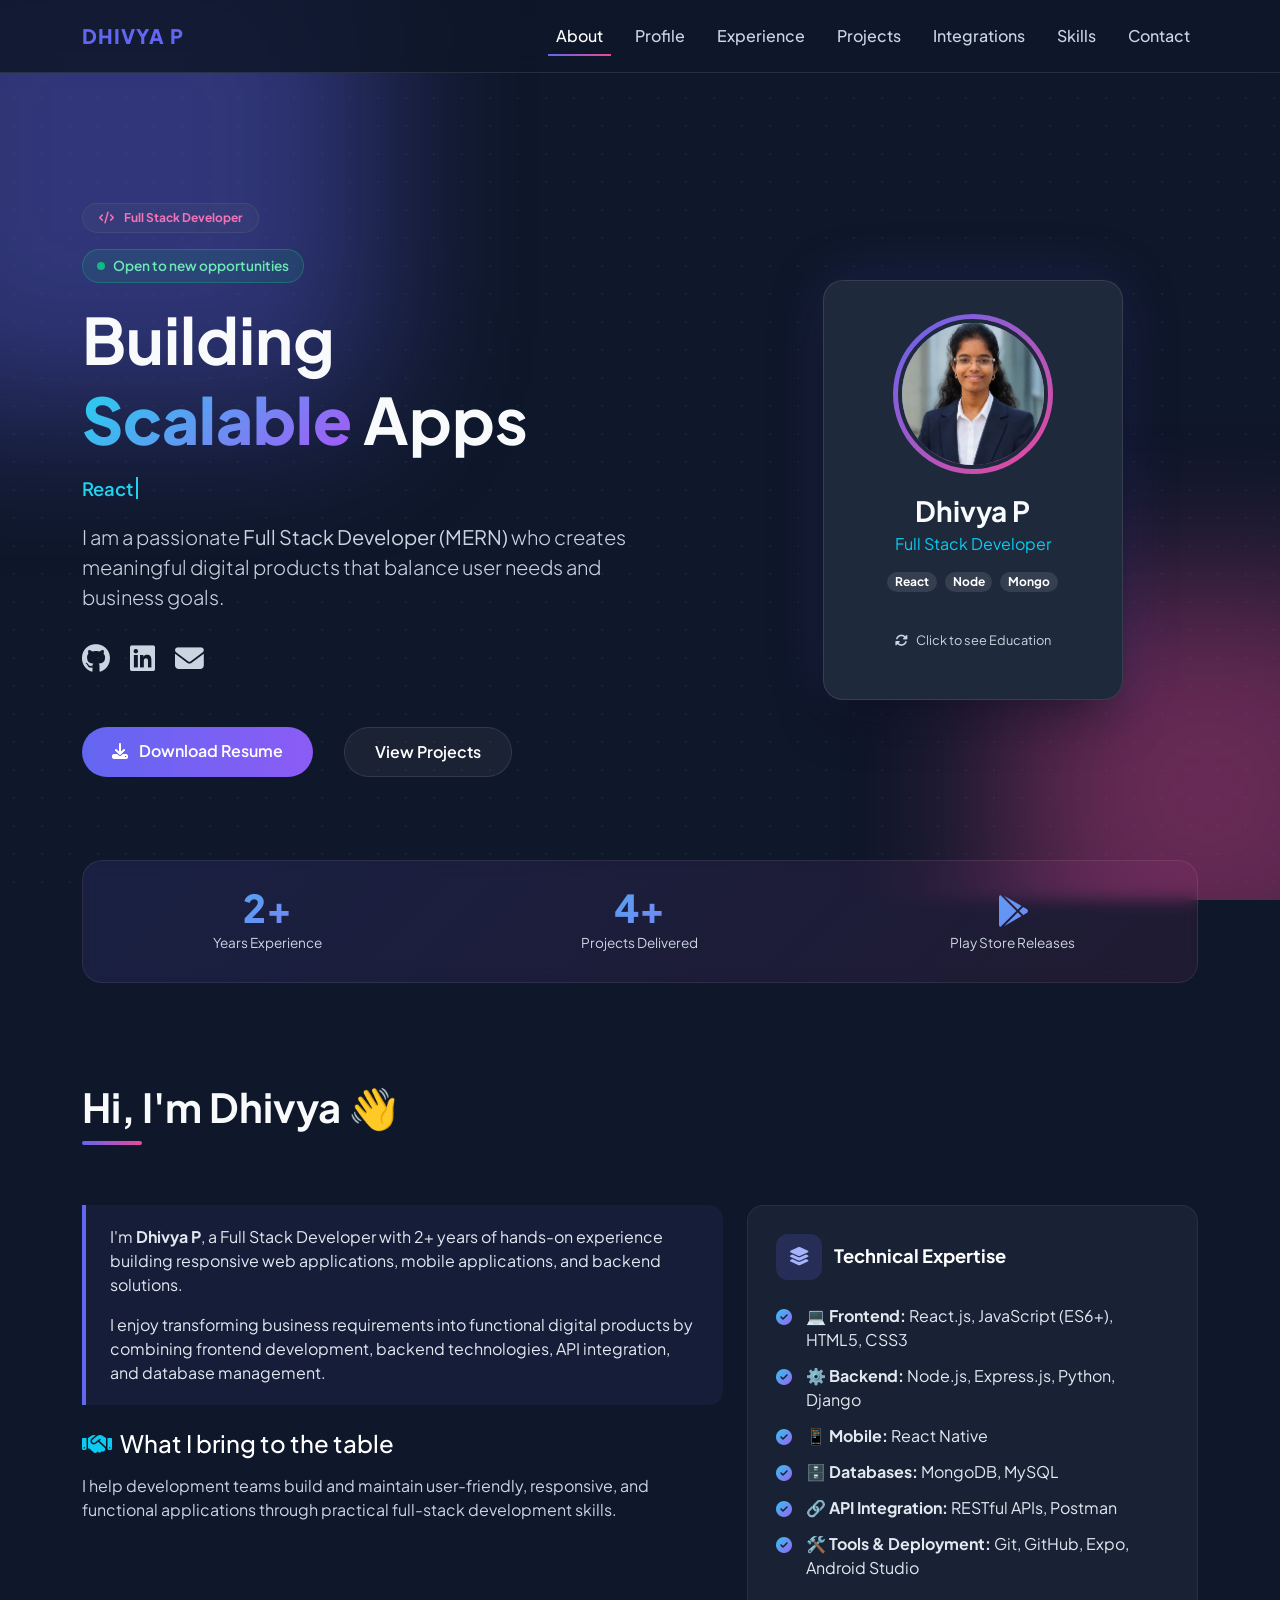
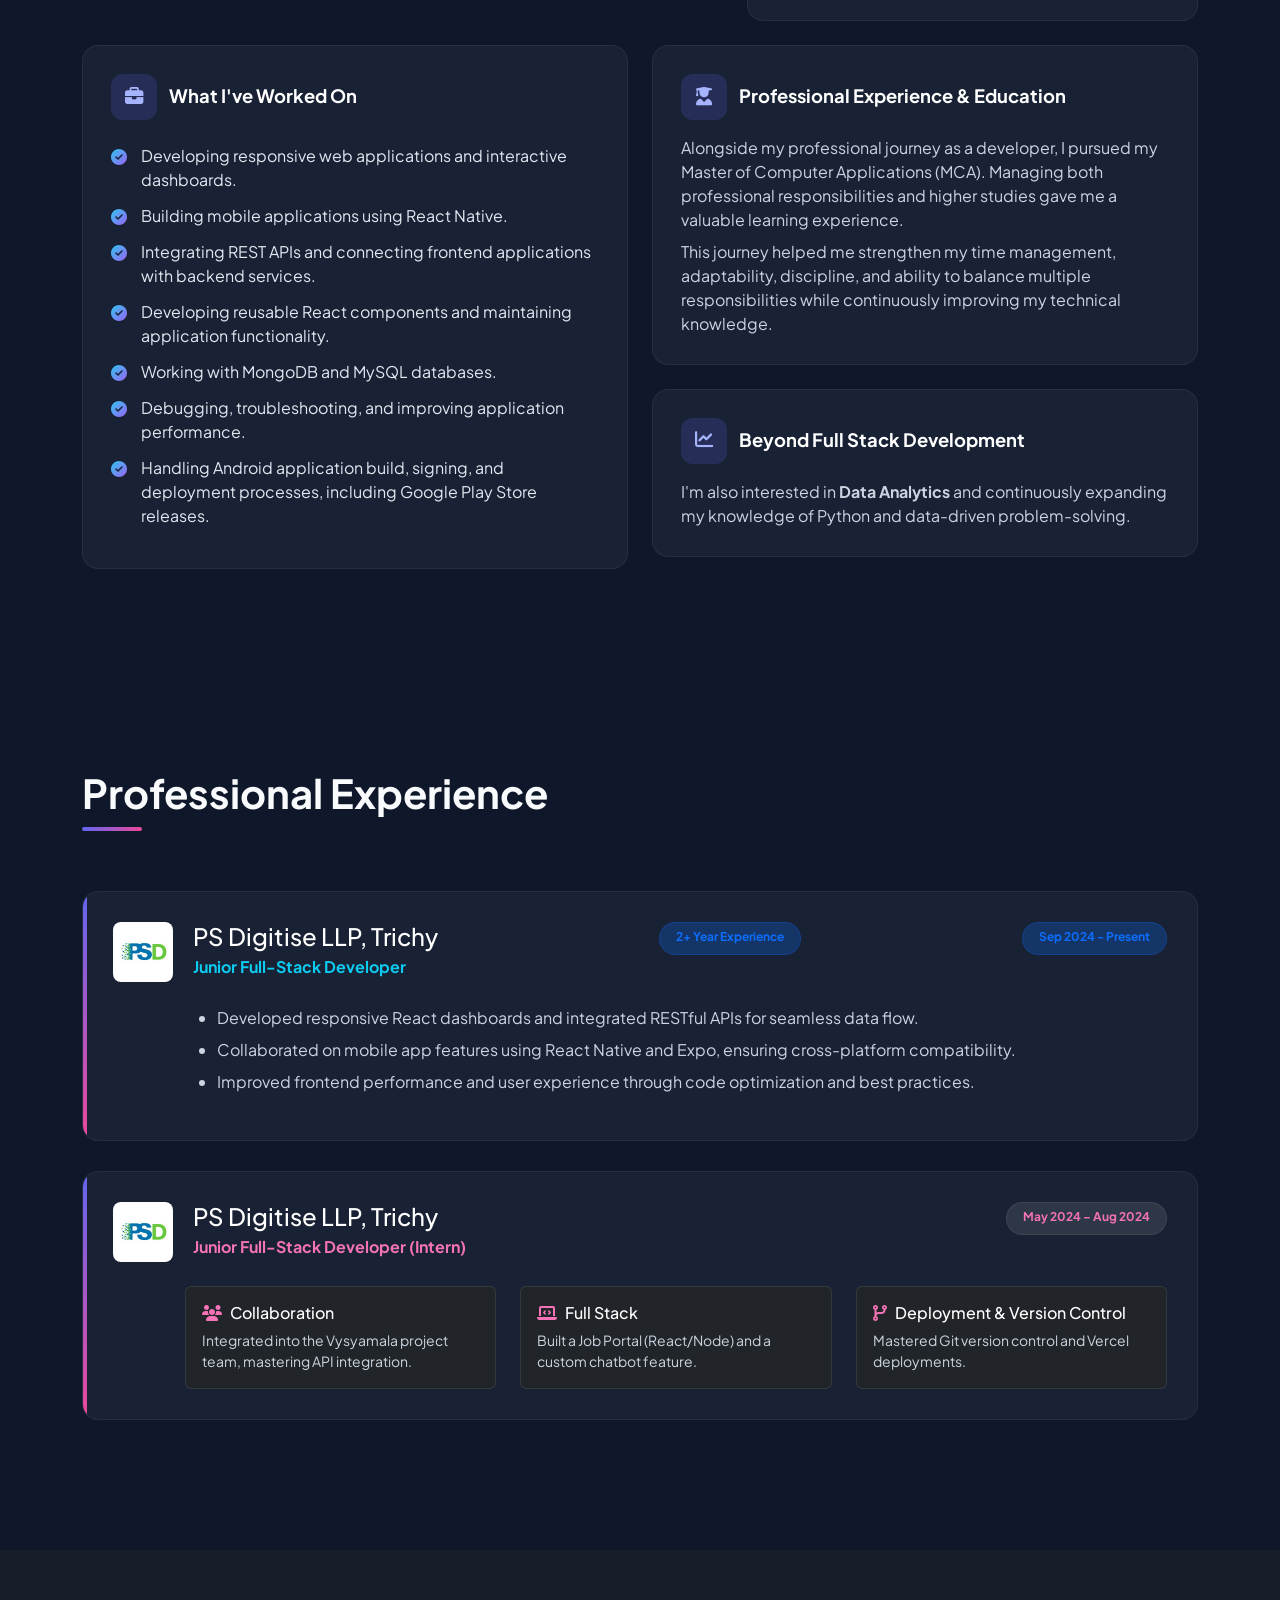
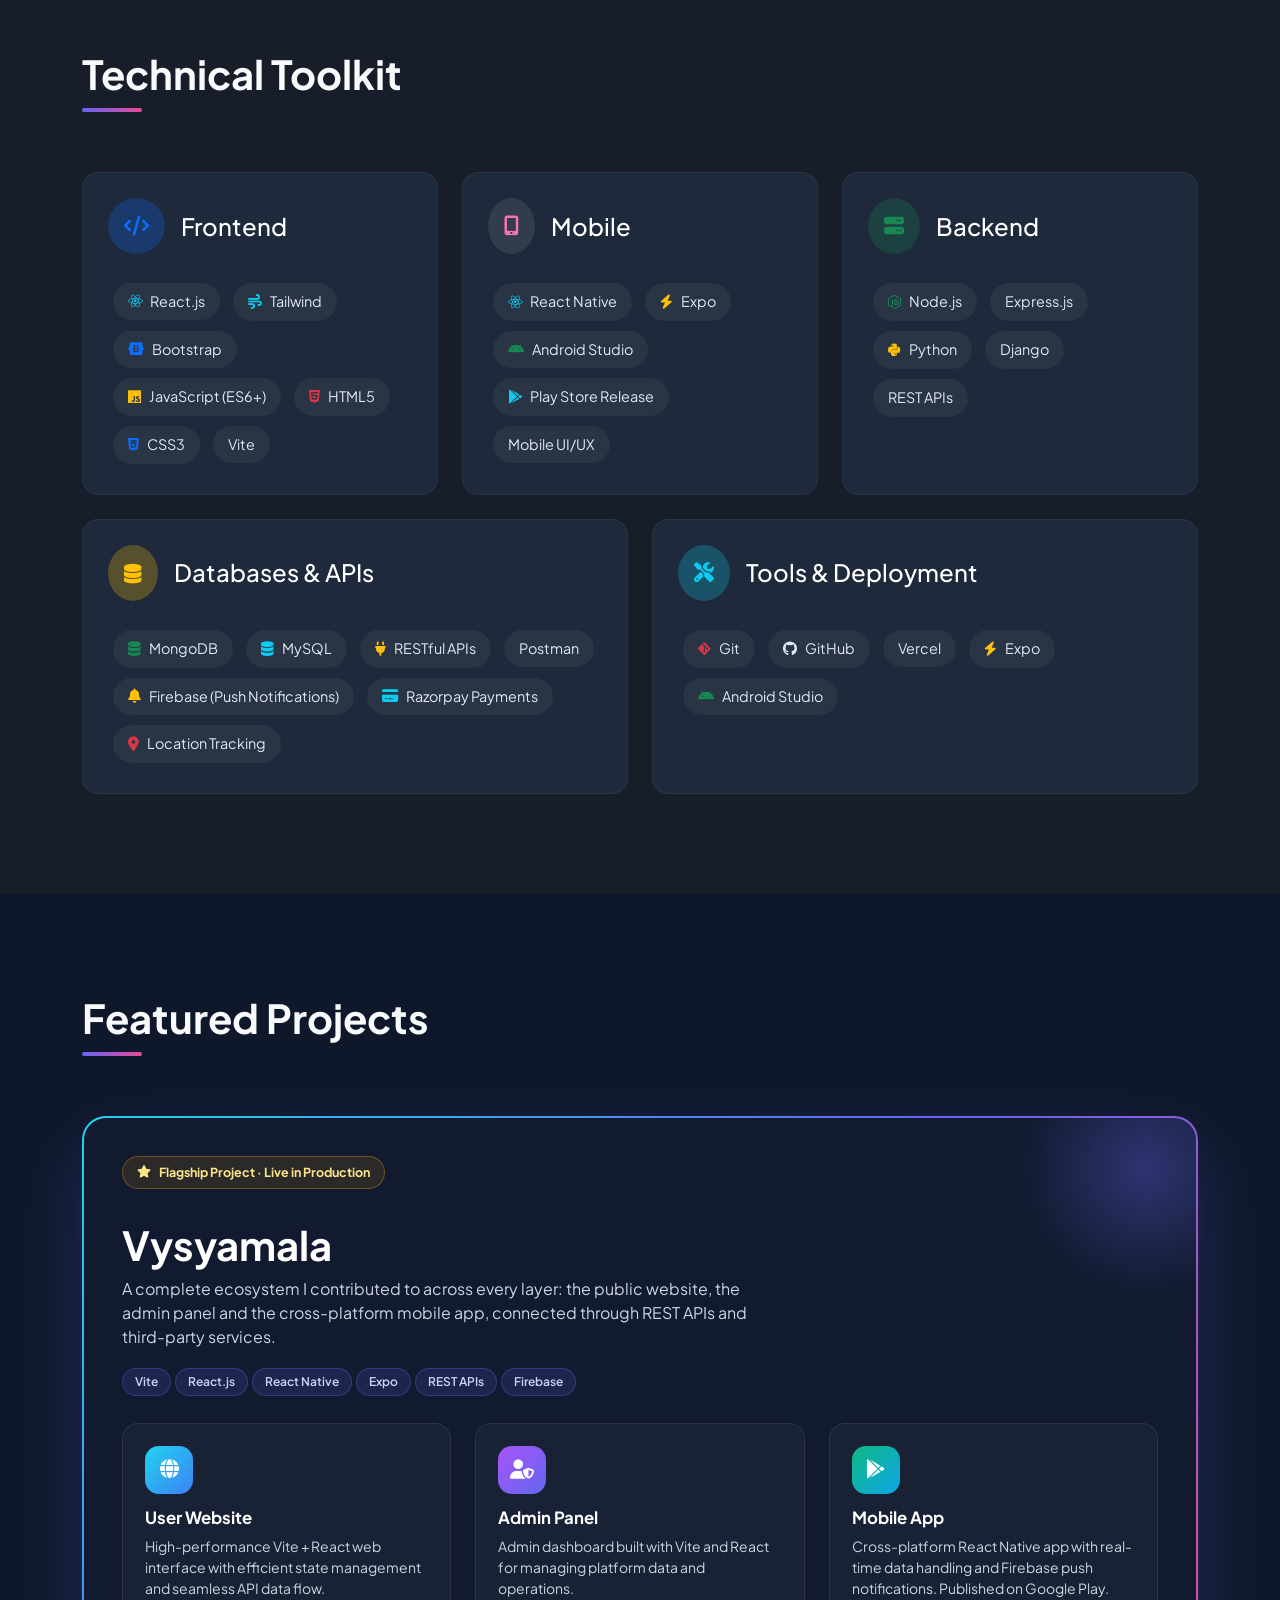
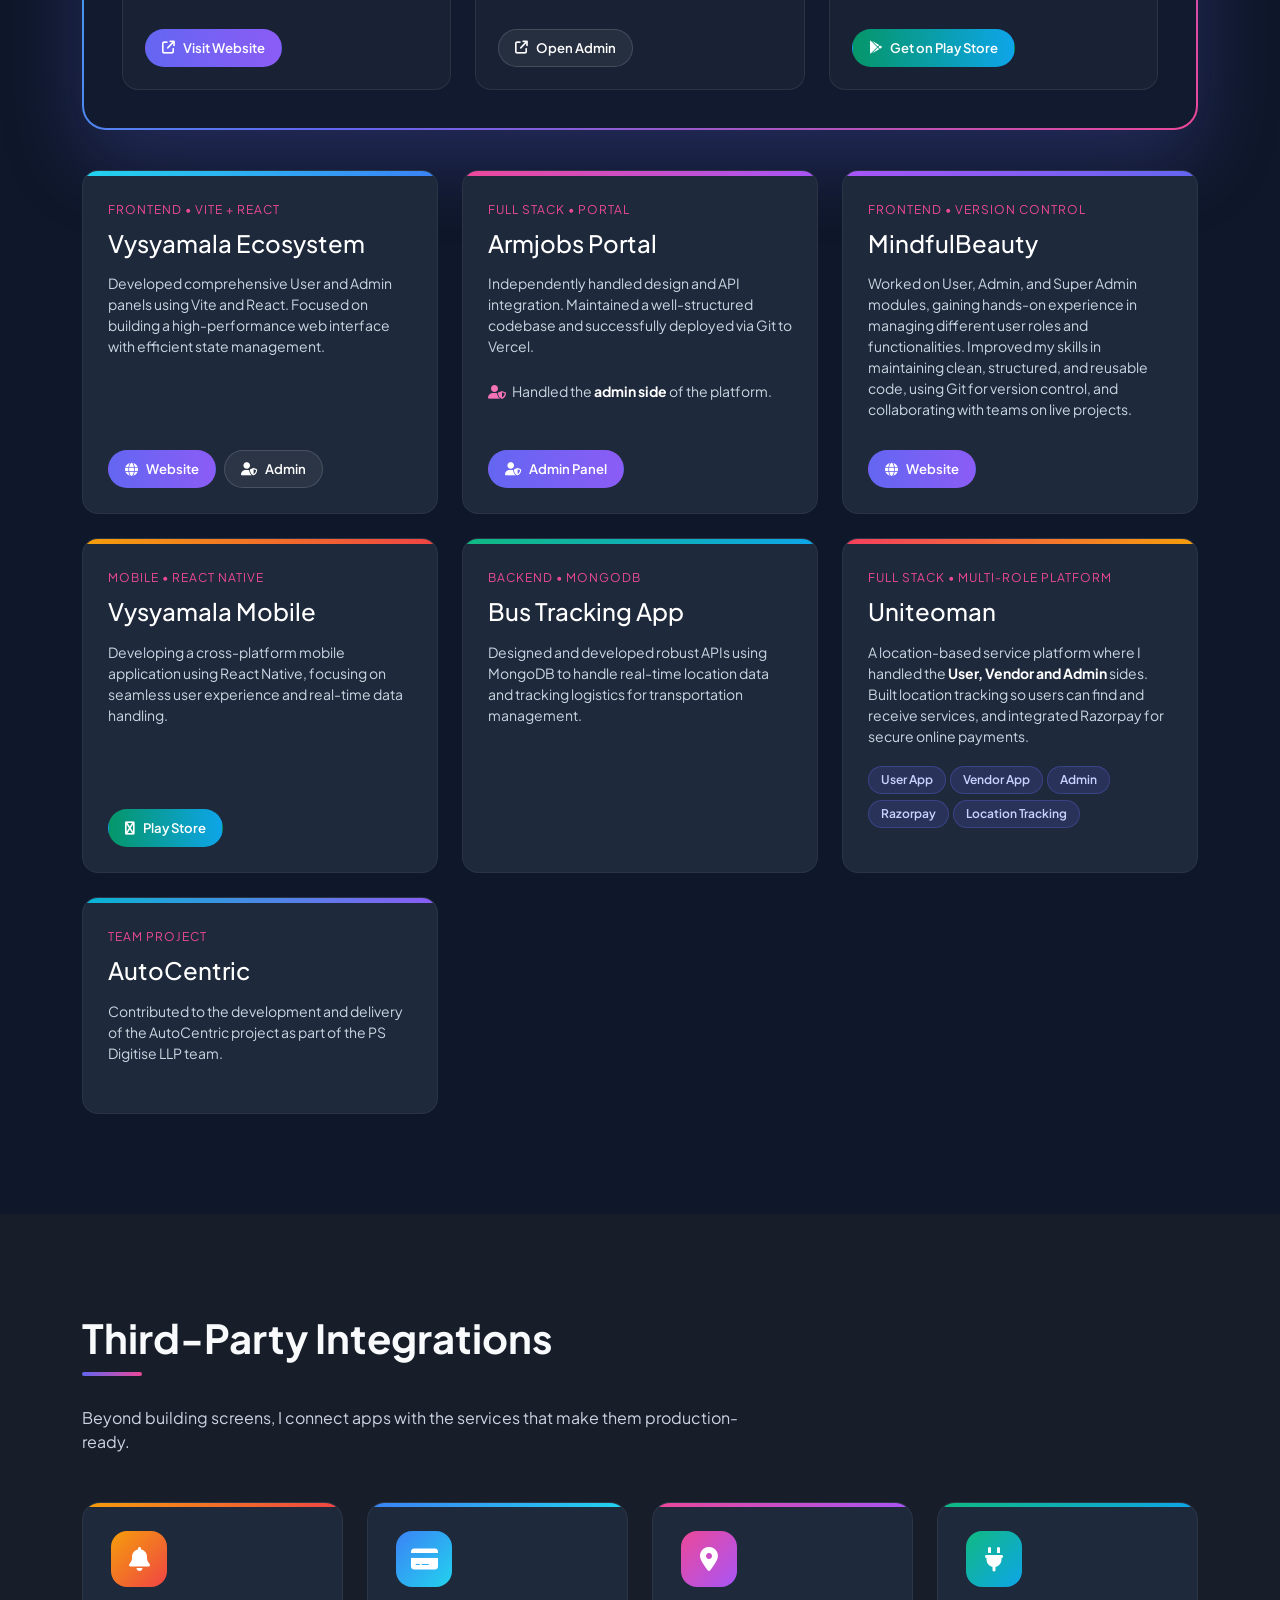
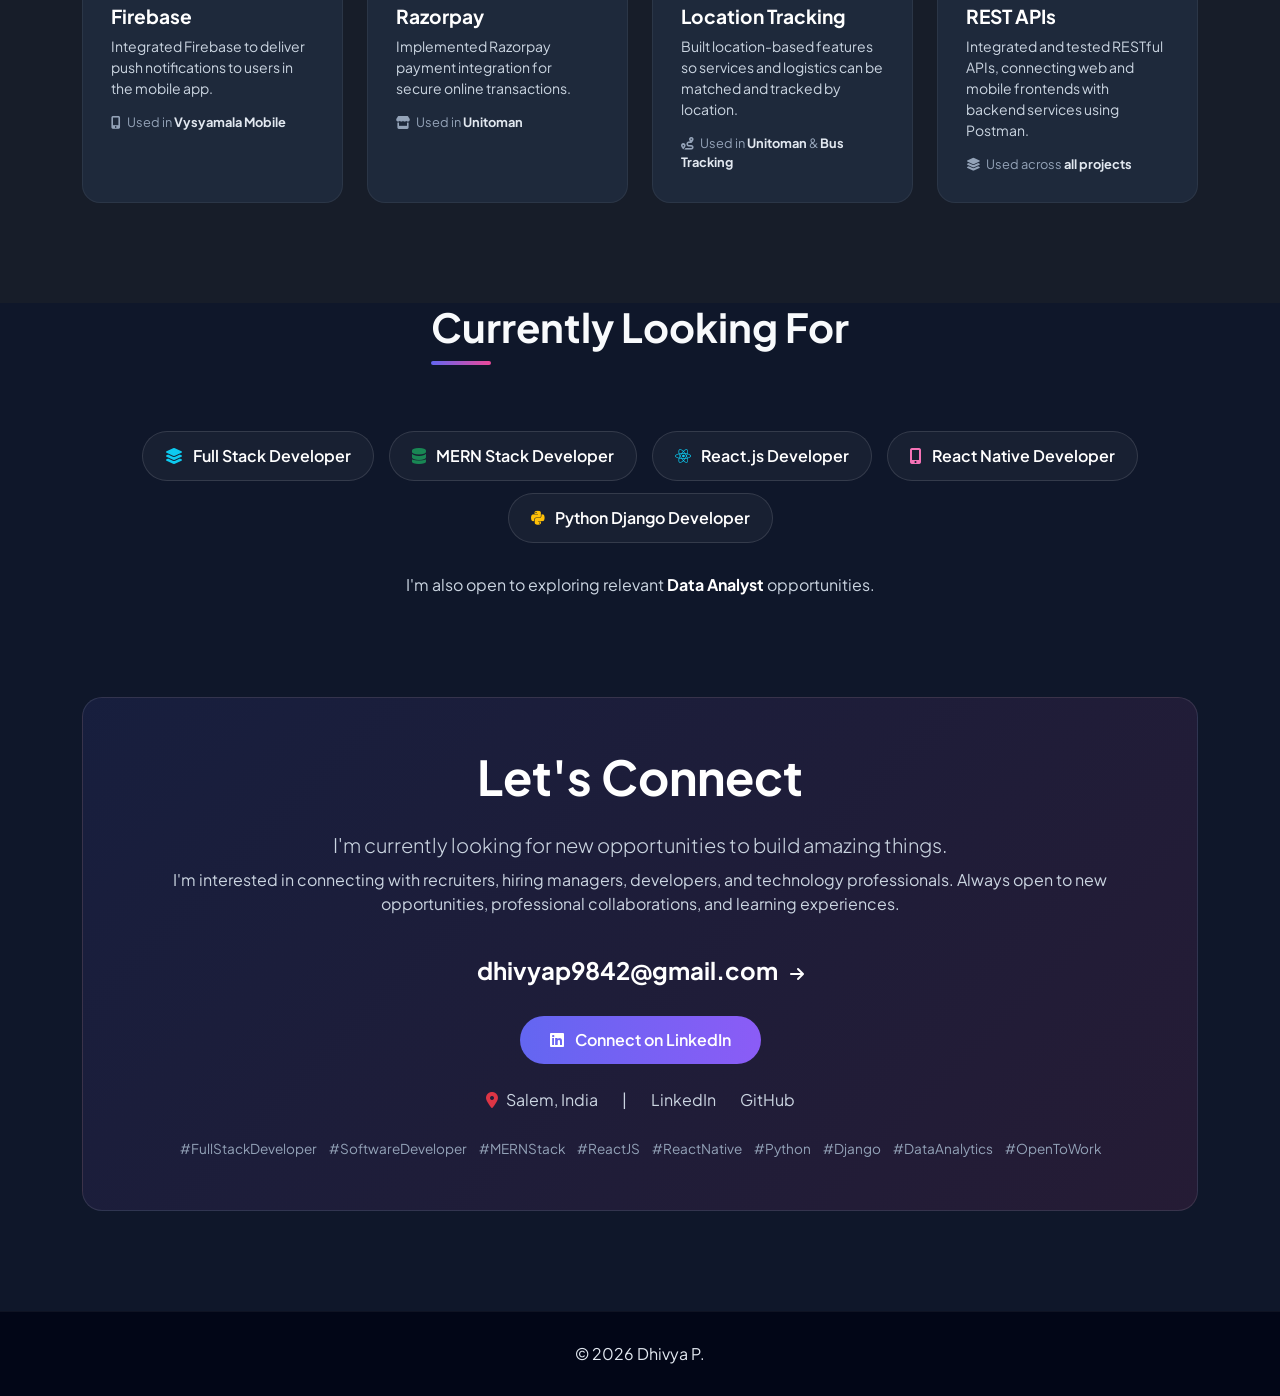
==== commit 2c014040: "updated contents" ====
--- a/index.html
+++ b/index.html
@@ -10,8 +10,8 @@
     <meta name="description"
         content="Portfolio of Dhivya P, a Full Stack Developer specializing in React.js, Node.js, and Mobile App Development. Explore projects like Vysyamala and Armjobs.">
     <meta name="keywords"
-        content="Full Stack Developer, React Developer, Dhivya P, Web Development Portfolio, Software Engineer Trichy, React Native Developer, Junior React Developer, Junior Full Stack Developer, MERN Stack Developer, Vysyamala Project, Armjobs Project, Dhivya Portfolio, Dhivya Resume, Dhivya Contact">
-
+        content="Full Stack Developer, React Developer, Dhivya P, Web Development Portfolio, Software Engineer Trichy, React Native Developer, Junior React Developer, Junior Full Stack Developer, MERN Stack Developer, Python Django Developer, Vysyamala Project, Armjobs Project, Dhivya Portfolio, Dhivya Resume, Dhivya Contact">
+    <meta name="theme-color" content="#0f172a">
     <meta name="robots" content="index, follow">
     <link rel="canonical" href="https://dhivya-portfolio-iota-five.vercel.app/">
 
@@ -23,39 +23,30 @@
     <meta property="og:image" content="https://dhivya-portfolio-iota-five.vercel.app/Images/DhivyaP.jpg">
 
     <meta property="twitter:card" content="summary_large_image">
-    <meta property="twitter:url" content="https://dhivya-fullstackwebdevelopment.github.io/">
+    <meta property="twitter:url" content="https://dhivya-portfolio-iota-five.vercel.app/">
     <meta property="twitter:title" content="Dhivya Full Stack Developer Portfolio">
     <meta property="twitter:description"
         content="Software Engineer at PS Digitise LLP specializing in React, Node.js, and Mobile Apps.">
-    <meta property="twitter:image"
-        content="https://raw.githubusercontent.com/Dhivya-Fullstackwebdevelopment/YOUR_REPO_NAME/main/Images/DhivyaP.jpg">
+    <meta property="twitter:image" content="https://dhivya-portfolio-iota-five.vercel.app/Images/DhivyaP.jpg">
     <script type="application/ld+json">
     {
       "@context": "https://schema.org",
       "@type": "Person",
       "name": "Dhivya P",
       "jobTitle": "Full Stack Developer",
-      "url": "https://your-domain.com",
+      "url": "https://dhivya-portfolio-iota-five.vercel.app/",
       "sameAs": [
         "https://github.com/Dhivya-Fullstackwebdevelopment",
         "https://www.linkedin.com/in/dhivya-p-466529230/"
       ],
-      "knowsAbout": ["React.js", "Node.js", "Full Stack Development", "React Native", "MongoDB"]
+      "knowsAbout": ["React.js", "Node.js", "Full Stack Development", "React Native", "MongoDB", "Python", "Django", "MySQL"]
     }
     </script>
 
-    <link rel="icon" type="image/jpeg" href="Images/DhivyaP.jpg">
-    <!-- Bootstrap 5 CSS -->
     <link href="https://cdn.jsdelivr.net/npm/bootstrap@5.3.2/dist/css/bootstrap.min.css" rel="stylesheet">
-
-    <!-- Google Fonts -->
     <link href="https://fonts.googleapis.com/css2?family=Plus+Jakarta+Sans:wght@300;400;600;700;800&display=swap"
         rel="stylesheet">
-
-    <!-- Font Awesome -->
     <link rel="stylesheet" href="https://cdnjs.cloudflare.com/ajax/libs/font-awesome/6.4.2/css/all.min.css">
-
-    <!-- AOS Animation Library -->
     <link href="https://unpkg.com/aos@2.3.1/dist/aos.css" rel="stylesheet">
 
     <style>
@@ -65,8 +56,13 @@
             --dark-bg: #0f172a;
             --card-bg: #1e293b;
             --text-main: #f8fafc;
-            /* Updated to be much brighter */
             --text-muted: #cbd5e1;
+            --cyan: #22d3ee;
+            --violet: #a855f7;
+        }
+
+        html {
+            scroll-behavior: smooth;
         }
 
         body {
@@ -76,25 +72,39 @@
             overflow-x: hidden;
         }
 
-        /* --- Text Visibility Overrides --- */
-        /* Override Bootstrap's text-muted which is too dark by default */
+        /* subtle dotted grid over whole page */
+        body::before {
+            content: '';
+            position: fixed;
+            inset: 0;
+            z-index: -2;
+            background-image: radial-gradient(rgba(255, 255, 255, 0.045) 1px, transparent 1px);
+            background-size: 28px 28px;
+            pointer-events: none;
+        }
+
         .text-muted {
             color: #cbd5e1 !important;
-            /* Slate-300 */
-        }
-
-        /* Improve secondary text visibility */
+        }
+
         .text-secondary {
             color: #f472b6 !important;
-            /* Lighter Pink to match theme */
         }
 
         p {
             color: #e2e8f0;
-            /* Slate-200 for general paragraphs */
-        }
-
-        /* --- Custom Scrollbar --- */
+        }
+
+        ::selection {
+            background: var(--primary-color);
+            color: #fff;
+        }
+
+        :focus-visible {
+            outline: 2px solid var(--cyan);
+            outline-offset: 3px;
+        }
+
         ::-webkit-scrollbar {
             width: 10px;
         }
@@ -112,22 +122,46 @@
             background: var(--primary-color);
         }
 
-        /* --- Navbar Glassmorphism --- */
+        /* --- Scroll progress --- */
+        #progress {
+            position: fixed;
+            top: 0;
+            left: 0;
+            height: 3px;
+            width: 0;
+            z-index: 2000;
+            background: linear-gradient(90deg, var(--cyan), var(--primary-color), var(--secondary-color));
+        }
+
+        /* --- Navbar --- */
         .navbar {
             background: rgba(15, 23, 42, 0.85);
             backdrop-filter: blur(10px);
             border-bottom: 1px solid rgba(255, 255, 255, 0.1);
             padding: 1rem 0;
+            transition: padding .3s, box-shadow .3s;
+        }
+
+        .navbar.scrolled {
+            padding: .6rem 0;
+            box-shadow: 0 10px 30px rgba(0, 0, 0, .35);
         }
 
         .navbar-brand {
-            font-weight: 700;
-            letter-spacing: 0.5px;
+            font-weight: 800;
+            letter-spacing: 1px;
+        }
+
+        .navbar-toggler {
+            border-color: rgba(255, 255, 255, .25);
+        }
+
+        .navbar-toggler-icon {
+            filter: invert(1);
         }
 
         .nav-link {
             color: #cbd5e1 !important;
-            /* Brighter nav links */
             font-weight: 500;
             transition: color 0.3s ease;
             position: relative;
@@ -149,11 +183,12 @@
             transition: width 0.3s;
         }
 
-        .nav-link:hover::after {
+        .nav-link:hover::after,
+        .nav-link.active::after {
             width: 100%;
         }
 
-        /* --- Hero Section --- */
+        /* --- Hero --- */
         .hero-section {
             min-height: 100vh;
             display: flex;
@@ -163,7 +198,6 @@
             overflow: hidden;
         }
 
-        /* Background Blobs */
         .blob {
             position: absolute;
             filter: blur(80px);
@@ -186,6 +220,7 @@
             width: 400px;
             height: 400px;
             background: var(--secondary-color);
+            animation-delay: -5s;
         }
 
         @keyframes float {
@@ -203,8 +238,68 @@
         .gradient-text {
             background: linear-gradient(135deg, #22d3ee 0%, #a855f7 100%);
             -webkit-background-clip: text;
+            background-clip: text;
             -webkit-text-fill-color: transparent;
             font-weight: 800;
+        }
+
+        .typed-line {
+            min-height: 1.9rem;
+            font-weight: 600;
+            color: var(--cyan);
+            font-size: 1.15rem;
+        }
+
+        .typed-line .cursor {
+            display: inline-block;
+            width: 2px;
+            height: 1.2em;
+            background: var(--cyan);
+            margin-left: 3px;
+            vertical-align: -3px;
+            animation: blink 1s steps(1) infinite;
+        }
+
+        @keyframes blink {
+            50% {
+                opacity: 0;
+            }
+        }
+
+        .open-pill {
+            display: inline-flex;
+            align-items: center;
+            gap: 8px;
+            padding: 6px 14px;
+            border-radius: 50px;
+            font-size: .85rem;
+            font-weight: 600;
+            background: rgba(16, 185, 129, .12);
+            border: 1px solid rgba(16, 185, 129, .35);
+            color: #6ee7b7;
+        }
+
+        .open-pill .dot {
+            width: 8px;
+            height: 8px;
+            border-radius: 50%;
+            background: #10b981;
+            box-shadow: 0 0 0 0 rgba(16, 185, 129, .7);
+            animation: pulse 2s infinite;
+        }
+
+        @keyframes pulse {
+            0% {
+                box-shadow: 0 0 0 0 rgba(16, 185, 129, .6);
+            }
+
+            70% {
+                box-shadow: 0 0 0 10px rgba(16, 185, 129, 0);
+            }
+
+            100% {
+                box-shadow: 0 0 0 0 rgba(16, 185, 129, 0);
+            }
         }
 
         .hero-btn-primary {
@@ -239,6 +334,12 @@
             color: white;
         }
 
+        @media (max-width: 575px) {
+            .hero-btn-secondary {
+                margin-left: 0;
+            }
+        }
+
         .social-icon {
             font-size: 1.8rem;
             color: #cbd5e1;
@@ -251,7 +352,7 @@
             transform: scale(1.1);
         }
 
-        /* --- Flip Card (Crucial Feature) --- */
+        /* --- Flip Card --- */
         .flip-card {
             background-color: transparent;
             width: 300px;
@@ -283,7 +384,7 @@
             backface-visibility: hidden;
             border-radius: 20px;
             overflow: hidden;
-            box-shadow: 0 25px 50px -12px rgba(0, 0, 0, 0.5);
+            box-shadow: 0 25px 50px -12px rgba(0, 0, 0, 0.5), 0 0 60px rgba(99, 102, 241, .18);
             border: 1px solid rgba(255, 255, 255, 0.1);
         }
 
@@ -313,6 +414,19 @@
             padding: 5px;
             background: linear-gradient(135deg, var(--primary-color), var(--secondary-color));
             margin-bottom: 20px;
+            animation: ring 8s linear infinite;
+        }
+
+        @keyframes ring {
+
+            0%,
+            100% {
+                filter: hue-rotate(0deg);
+            }
+
+            50% {
+                filter: hue-rotate(40deg);
+            }
         }
 
         .profile-img {
@@ -349,7 +463,31 @@
             }
         }
 
-        /* --- Section Styling --- */
+        /* --- Stats strip --- */
+        .stats-strip {
+            background: linear-gradient(135deg, rgba(99, 102, 241, .12), rgba(236, 72, 153, .08));
+            border: 1px solid rgba(255, 255, 255, .08);
+            border-radius: 20px;
+            padding: 28px 10px;
+            margin-top: -40px;
+            position: relative;
+            z-index: 2;
+            backdrop-filter: blur(8px);
+        }
+
+        .stat-num {
+            font-size: 2.4rem;
+            font-weight: 800;
+            line-height: 1;
+        }
+
+        .stat-label {
+            color: #cbd5e1;
+            font-size: .85rem;
+            margin-top: 6px;
+        }
+
+        /* --- Sections --- */
         .section-padding {
             padding: 100px 0;
         }
@@ -367,12 +505,79 @@
             display: block;
             width: 60px;
             height: 4px;
-            background: var(--primary-color);
+            background: linear-gradient(90deg, var(--primary-color), var(--secondary-color));
             margin-top: 10px;
             border-radius: 2px;
         }
 
-        /* --- Experience Cards --- */
+        /* --- Profile / Highlights --- */
+        .glass {
+            background: rgba(30, 41, 59, .7);
+            border: 1px solid rgba(255, 255, 255, .06);
+            border-radius: 16px;
+            padding: 28px;
+            height: 100%;
+            transition: all .3s;
+        }
+
+        .glass:hover {
+            border-color: rgba(99, 102, 241, .4);
+            transform: translateY(-4px);
+            box-shadow: 0 20px 40px rgba(0, 0, 0, .35);
+        }
+
+        .glass h4 {
+            color: #fff;
+            font-size: 1.15rem;
+            font-weight: 700;
+        }
+
+        .icon-bubble {
+            width: 46px;
+            height: 46px;
+            display: inline-flex;
+            align-items: center;
+            justify-content: center;
+            border-radius: 12px;
+            background: rgba(99, 102, 241, .18);
+            color: #a5b4fc;
+            margin-right: 12px;
+        }
+
+        .check-list {
+            list-style: none;
+            padding: 0;
+            margin: 0;
+        }
+
+        .check-list li {
+            position: relative;
+            padding-left: 30px;
+            margin-bottom: 12px;
+            color: #e2e8f0;
+        }
+
+        .check-list li::before {
+            content: '\f058';
+            font-family: 'Font Awesome 6 Free';
+            font-weight: 900;
+            position: absolute;
+            left: 0;
+            top: 1px;
+            background: linear-gradient(135deg, var(--cyan), var(--violet));
+            -webkit-background-clip: text;
+            background-clip: text;
+            -webkit-text-fill-color: transparent;
+        }
+
+        .quote-box {
+            border-left: 4px solid var(--primary-color);
+            background: rgba(99, 102, 241, .08);
+            border-radius: 0 14px 14px 0;
+            padding: 20px 24px;
+        }
+
+        /* --- Experience --- */
         .exp-card {
             background: rgba(30, 41, 59, 0.7);
             border: 1px solid rgba(255, 255, 255, 0.05);
@@ -391,7 +596,7 @@
             left: 0;
             width: 4px;
             height: 100%;
-            background: var(--primary-color);
+            background: linear-gradient(180deg, var(--primary-color), var(--secondary-color));
         }
 
         .exp-card:hover {
@@ -424,6 +629,7 @@
         .skill-card:hover {
             transform: translateY(-5px);
             border-color: var(--secondary-color);
+            box-shadow: 0 20px 40px rgba(0, 0, 0, .35);
         }
 
         .skill-tag {
@@ -435,13 +641,14 @@
             align-items: center;
             gap: 8px;
             margin: 5px;
-            transition: background 0.2s;
+            transition: background 0.2s, transform .2s;
             color: #e2e8f0;
         }
 
         .skill-tag:hover {
-            background: rgba(99, 102, 241, 0.2);
+            background: rgba(99, 102, 241, 0.25);
             color: white;
+            transform: translateY(-2px);
         }
 
         /* --- Projects --- */
@@ -459,6 +666,7 @@
         .project-card:hover {
             transform: translateY(-10px);
             box-shadow: 0 20px 40px rgba(0, 0, 0, 0.4);
+            border-color: rgba(99, 102, 241, .35);
         }
 
         .project-card-body {
@@ -475,6 +683,27 @@
             color: var(--secondary-color);
             margin-bottom: 10px;
             display: block;
+        }
+
+        /* --- Roles --- */
+        .role-chip {
+            display: inline-flex;
+            align-items: center;
+            gap: 10px;
+            padding: 12px 22px;
+            margin: 6px;
+            border-radius: 50px;
+            font-weight: 600;
+            color: #fff;
+            background: rgba(255, 255, 255, .04);
+            border: 1px solid rgba(255, 255, 255, .12);
+            transition: all .3s;
+        }
+
+        .role-chip:hover {
+            background: linear-gradient(90deg, rgba(99, 102, 241, .35), rgba(236, 72, 153, .3));
+            border-color: transparent;
+            transform: translateY(-3px);
         }
 
         /* --- Contact --- */
@@ -494,37 +723,271 @@
             position: relative;
             display: inline-block;
             margin: 20px 0;
+            word-break: break-all;
         }
 
         .email-link:hover {
             color: var(--primary-color);
         }
 
-        /* --- Footer --- */
+        .hover-white:hover {
+            color: #fff !important;
+        }
+
+        .hash-tag {
+            color: #94a3b8;
+            font-size: .85rem;
+            margin: 0 6px;
+            display: inline-block;
+        }
+
         footer {
             background: #020617;
             padding: 30px 0;
             border-top: 1px solid rgba(255, 255, 255, 0.05);
         }
+
+        /* --- Back to top --- */
+        #toTop {
+            position: fixed;
+            right: 22px;
+            bottom: 22px;
+            width: 46px;
+            height: 46px;
+            border: 0;
+            border-radius: 50%;
+            color: #fff;
+            background: linear-gradient(135deg, var(--primary-color), var(--secondary-color));
+            box-shadow: 0 10px 25px rgba(99, 102, 241, .4);
+            opacity: 0;
+            visibility: hidden;
+            transform: translateY(10px);
+            transition: all .3s;
+            z-index: 1500;
+        }
+
+        #toTop.show {
+            opacity: 1;
+            visibility: visible;
+            transform: none;
+        }
+
+        /* --- Vysyamala spotlight --- */
+        .spot {
+            position: relative;
+            border-radius: 24px;
+            padding: 2px;
+            margin-bottom: 40px;
+            background: linear-gradient(135deg, var(--cyan), var(--primary-color), var(--secondary-color));
+            box-shadow: 0 30px 80px rgba(99, 102, 241, .25);
+        }
+
+        .spot-inner {
+            background: #111a2e;
+            border-radius: 22px;
+            padding: 38px;
+            position: relative;
+            overflow: hidden;
+        }
+
+        .spot-inner::after {
+            content: '';
+            position: absolute;
+            right: -80px;
+            top: -80px;
+            width: 260px;
+            height: 260px;
+            background: radial-gradient(circle, rgba(99, 102, 241, .35), transparent 70%);
+            pointer-events: none;
+        }
+
+        .spot-tag {
+            display: inline-flex;
+            align-items: center;
+            gap: 8px;
+            font-size: .78rem;
+            font-weight: 700;
+            padding: 6px 14px;
+            border-radius: 50px;
+            color: #fde68a;
+            background: rgba(245, 158, 11, .12);
+            border: 1px solid rgba(245, 158, 11, .35);
+        }
+
+        .spot-panel {
+            height: 100%;
+            padding: 22px;
+            border-radius: 16px;
+            position: relative;
+            background: rgba(255, 255, 255, .035);
+            border: 1px solid rgba(255, 255, 255, .08);
+            display: flex;
+            flex-direction: column;
+            transition: all .3s;
+        }
+
+        .spot-panel:hover {
+            transform: translateY(-5px);
+            border-color: rgba(34, 211, 238, .45);
+            background: rgba(255, 255, 255, .06);
+        }
+
+        .spot-panel h5 {
+            color: #fff;
+            font-weight: 700;
+            font-size: 1.05rem;
+        }
+
+        .spot-ico {
+            width: 48px;
+            height: 48px;
+            border-radius: 14px;
+            display: inline-flex;
+            align-items: center;
+            justify-content: center;
+            font-size: 1.2rem;
+            margin-bottom: 14px;
+            color: #fff;
+        }
+
+        .tech-pill {
+            display: inline-block;
+            font-size: .75rem;
+            font-weight: 600;
+            padding: 4px 12px;
+            margin: 3px 4px 3px 0;
+            border-radius: 50px;
+            color: #c7d2fe;
+            background: rgba(99, 102, 241, .16);
+            border: 1px solid rgba(99, 102, 241, .3);
+        }
+
+        .proj-links {
+            margin-top: auto;
+            padding-top: 6px;
+        }
+
+        .proj-link {
+            display: inline-flex;
+            align-items: center;
+            gap: 8px;
+            font-size: .82rem;
+            font-weight: 600;
+            padding: 8px 16px;
+            border-radius: 50px;
+            text-decoration: none;
+            color: #fff;
+            background: rgba(255, 255, 255, .06);
+            border: 1px solid rgba(255, 255, 255, .14);
+            transition: all .25s;
+        }
+
+        .proj-link:hover {
+            color: #fff;
+            background: linear-gradient(90deg, var(--primary-color), var(--secondary-color));
+            border-color: transparent;
+            transform: translateY(-2px);
+        }
+
+        .proj-link.solid {
+            background: linear-gradient(90deg, var(--primary-color), #8b5cf6);
+            border-color: transparent;
+        }
+
+        .proj-link.play {
+            background: linear-gradient(90deg, #059669, #0ea5e9);
+            border-color: transparent;
+        }
+
+        /* --- Integrations --- */
+        .int-card {
+            height: 100%;
+            padding: 28px;
+            border-radius: 18px;
+            position: relative;
+            overflow: hidden;
+            background: var(--card-bg);
+            border: 1px solid rgba(255, 255, 255, .06);
+            transition: all .3s;
+        }
+
+        .int-card::before {
+            content: '';
+            position: absolute;
+            inset: 0 0 auto 0;
+            height: 4px;
+            background: var(--accent, var(--primary-color));
+        }
+
+        .int-card:hover {
+            transform: translateY(-8px);
+            box-shadow: 0 25px 50px rgba(0, 0, 0, .4);
+            border-color: rgba(255, 255, 255, .18);
+        }
+
+        .int-ico {
+            width: 56px;
+            height: 56px;
+            border-radius: 16px;
+            display: flex;
+            align-items: center;
+            justify-content: center;
+            font-size: 1.5rem;
+            color: #fff;
+            margin-bottom: 18px;
+            background: var(--accent, var(--primary-color));
+        }
+
+        .int-card h4 {
+            color: #fff;
+            font-weight: 700;
+            font-size: 1.2rem;
+        }
+
+        .int-used {
+            font-size: .8rem;
+            color: #94a3b8;
+            margin-top: 14px;
+        }
+
+        .int-used strong {
+            color: #e2e8f0;
+        }
+
+        @media (prefers-reduced-motion: reduce) {
+
+            *,
+            *::before,
+            *::after {
+                animation: none !important;
+                transition: none !important;
+                scroll-behavior: auto !important;
+            }
+        }
     </style>
 </head>
 
 <body data-bs-spy="scroll" data-bs-target="#navbar" data-bs-offset="100">
+
+    <div id="progress"></div>
 
     <!-- Navbar -->
     <nav class="navbar navbar-expand-lg fixed-top" id="navbar">
         <div class="container">
             <a class="navbar-brand" href="#">
-                <span style="color: var(--primary-color)">DHIVYA P
+                <span style="color: var(--primary-color)">DHIVYA P</span>
             </a>
-            <button class="navbar-toggler" type="button" data-bs-toggle="collapse" data-bs-target="#navbarNav">
+            <button class="navbar-toggler" type="button" data-bs-toggle="collapse" data-bs-target="#navbarNav"
+                aria-label="Toggle navigation">
                 <span class="navbar-toggler-icon"></span>
             </button>
             <div class="collapse navbar-collapse justify-content-end" id="navbarNav">
                 <ul class="navbar-nav gap-3">
                     <li class="nav-item"><a class="nav-link" href="#about">About</a></li>
+                    <li class="nav-item"><a class="nav-link" href="#profile">Profile</a></li>
                     <li class="nav-item"><a class="nav-link" href="#experience">Experience</a></li>
                     <li class="nav-item"><a class="nav-link" href="#projects">Projects</a></li>
+                    <li class="nav-item"><a class="nav-link" href="#integrations">Integrations</a></li>
                     <li class="nav-item"><a class="nav-link" href="#skills">Skills</a></li>
                     <li class="nav-item"><a class="nav-link" href="#contact">Contact</a></li>
                 </ul>
@@ -545,10 +1008,14 @@
                         class="badge bg-secondary bg-opacity-10 text-secondary mb-3 px-3 py-2 rounded-pill border border-secondary border-opacity-25">
                         <i class="fas fa-code me-2"></i> Full Stack Developer
                     </div>
+                    <div class="mb-3"><span class="open-pill"><span class="dot"></span> Open to new opportunities</span>
+                    </div>
                     <h1 class="display-3 fw-bold mb-3 lh-sm">
                         Building <br>
                         <span class="gradient-text">Scalable</span> Apps
                     </h1>
+                    <div class="typed-line mb-3" aria-live="off"><span id="typed"></span><span class="cursor"></span>
+                    </div>
                     <p class="lead text-muted mb-4 pe-lg-5">
                         I am a passionate <strong>Full Stack Developer (MERN)</strong> who creates meaningful digital
                         products
@@ -556,11 +1023,11 @@
                     </p>
 
                     <div class="d-flex align-items-center mb-5">
-                        <a href="https://github.com/Dhivya-Fullstackwebdevelopment" target="_blank"
-                            class="social-icon"><i class="fa-brands fa-github"></i></a>
-                        <a href="https://www.linkedin.com/in/dhivya-p-466529230/" target="_blank" class="social-icon"><i
-                                class="fa-brands fa-linkedin"></i></a>
-                        <a href="mailto:dhivyap9842@gmail.com" class="social-icon"><i
+                        <a href="https://github.com/Dhivya-Fullstackwebdevelopment" target="_blank" rel="noopener"
+                            class="social-icon" aria-label="GitHub"><i class="fa-brands fa-github"></i></a>
+                        <a href="https://www.linkedin.com/in/dhivya-p-466529230/" target="_blank" rel="noopener"
+                            class="social-icon" aria-label="LinkedIn"><i class="fa-brands fa-linkedin"></i></a>
+                        <a href="mailto:dhivyap9842@gmail.com" class="social-icon" aria-label="Email"><i
                                 class="fa-solid fa-envelope"></i></a>
                     </div>
 
@@ -577,13 +1044,13 @@
 
                 <!-- Visual / Flip Card -->
                 <div class="col-lg-5" data-aos="fade-left" data-aos-duration="1000">
-                    <div class="flip-card" onclick="this.classList.toggle('flipped')">
+                    <div class="flip-card" onclick="this.classList.toggle('flipped')" tabindex="0"
+                        onkeydown="if(event.key==='Enter'||event.key===' '){event.preventDefault();this.classList.toggle('flipped')}">
                         <div class="flip-card-inner">
 
                             <!-- Front -->
                             <div class="flip-card-front">
                                 <div class="profile-img-container">
-                                    <!-- USING PROVIDED IMAGE PATH + Fallback -->
                                     <img src="Images/DhivyaP.jpg"
                                         onerror="this.src='https://ui-avatars.com/api/?name=Dhivya+P&background=random&size=256'"
                                         alt="Dhivya P" class="profile-img">
@@ -631,6 +1098,117 @@
         </div>
     </section>
 
+    <!-- Stats -->
+    <div class="container">
+        <div class="stats-strip" data-aos="fade-up">
+            <div class="row text-center g-4">
+                <div class="col-6 col-md-4">
+                    <div class="stat-num gradient-text"><span class="count" data-to="2">0</span>+</div>
+                    <div class="stat-label">Years Experience</div>
+                </div>
+                <div class="col-6 col-md-4">
+                    <div class="stat-num gradient-text"><span class="count" data-to="4">0</span>+</div>
+                    <div class="stat-label">Projects Delivered</div>
+                </div>
+                <!-- <div class="col-6 col-md-3">
+                    <div class="stat-num gradient-text"><span class="count" data-to="3">0</span></div>
+                    <div class="stat-label">Web · Mobile · Backend</div>
+                </div> -->
+                <div class="col-6 col-md-4">
+                    <div class="stat-num gradient-text"><i class="fa-brands fa-google-play" style="font-size:2rem"></i>
+                    </div>
+                    <div class="stat-label">Play Store Releases</div>
+                </div>
+            </div>
+        </div>
+    </div>
+
+    <!-- Profile Section (from LinkedIn About) -->
+    <section id="profile" class="section-padding">
+        <div class="container">
+            <h2 class="section-title" data-aos="fade-up">Hi, I'm Dhivya 👋</h2>
+
+            <div class="row g-4 mb-4">
+                <div class="col-lg-7" data-aos="fade-up">
+                    <div class="quote-box mb-4">
+                        <p class="mb-3">I'm <strong>Dhivya P</strong>, a Full Stack Developer with 2+ years of
+                            hands-on experience building responsive web applications, mobile applications, and backend
+                            solutions.</p>
+                        <p class="mb-0">I enjoy transforming business requirements into functional digital products by
+                            combining frontend development, backend technologies, API integration, and database
+                            management.</p>
+                    </div>
+                    <h4 class="text-white mb-3"><i class="fas fa-handshake text-info me-2"></i>What I bring to the table
+                    </h4>
+                    <p class="text-muted">I help development teams build and maintain user-friendly, responsive, and
+                        functional applications through practical full-stack development skills.</p>
+                </div>
+
+                <div class="col-lg-5" data-aos="fade-up" data-aos-delay="100">
+                    <div class="glass">
+                        <h4 class="mb-4"><span class="icon-bubble"><i class="fas fa-layer-group"></i></span>Technical
+                            Expertise</h4>
+                        <ul class="check-list mb-0">
+                            <li><strong>💻 Frontend:</strong> React.js, JavaScript (ES6+), HTML5, CSS3</li>
+                            <li><strong>⚙️ Backend:</strong> Node.js, Express.js, Python, Django</li>
+                            <li><strong>📱 Mobile:</strong> React Native</li>
+                            <li><strong>🗄️ Databases:</strong> MongoDB, MySQL</li>
+                            <li><strong>🔗 API Integration:</strong> RESTful APIs, Postman</li>
+                            <li><strong>🛠️ Tools &amp; Deployment:</strong> Git, GitHub, Expo, Android Studio</li>
+                        </ul>
+                    </div>
+                </div>
+            </div>
+
+            <div class="row g-4">
+                <div class="col-lg-6" data-aos="fade-up">
+                    <div class="glass">
+                        <h4 class="mb-4"><span class="icon-bubble"><i class="fas fa-briefcase"></i></span>What I've
+                            Worked On</h4>
+                        <ul class="check-list mb-0">
+                            <li>Developing responsive web applications and interactive dashboards.</li>
+                            <li>Building mobile applications using React Native.</li>
+                            <li>Integrating REST APIs and connecting frontend applications with backend services.</li>
+                            <li>Developing reusable React components and maintaining application functionality.</li>
+                            <li>Working with MongoDB and MySQL databases.</li>
+                            <li>Debugging, troubleshooting, and improving application performance.</li>
+                            <li>Handling Android application build, signing, and deployment processes, including Google
+                                Play Store releases.</li>
+                        </ul>
+                    </div>
+                </div>
+
+                <div class="col-lg-6">
+                    <div class="row g-4 h-100">
+                        <div class="col-12" data-aos="fade-up" data-aos-delay="100">
+                            <div class="glass">
+                                <h4 class="mb-3"><span class="icon-bubble"><i
+                                            class="fas fa-user-graduate"></i></span>Professional Experience &amp;
+                                    Education</h4>
+                                <p class="text-muted mb-2">Alongside my professional journey as a developer, I pursued
+                                    my
+                                    Master of Computer Applications (MCA). Managing both professional responsibilities
+                                    and
+                                    higher studies gave me a valuable learning experience.</p>
+                                <p class="text-muted mb-0">This journey helped me strengthen my time management,
+                                    adaptability, discipline, and ability to balance multiple responsibilities while
+                                    continuously improving my technical knowledge.</p>
+                            </div>
+                        </div>
+                        <div class="col-12" data-aos="fade-up" data-aos-delay="200">
+                            <div class="glass">
+                                <h4 class="mb-3"><span class="icon-bubble"><i
+                                            class="fas fa-chart-line"></i></span>Beyond Full Stack Development</h4>
+                                <p class="text-muted mb-0">I'm also interested in <strong>Data Analytics</strong> and
+                                    continuously expanding my knowledge of Python and data-driven problem-solving.</p>
+                            </div>
+                        </div>
+                    </div>
+                </div>
+            </div>
+        </div>
+    </section>
+
     <!-- Experience Section -->
     <section id="experience" class="section-padding">
         <div class="container">
@@ -639,7 +1217,6 @@
             <!-- Job 1 -->
             <div class="exp-card" data-aos="fade-up" data-aos-delay="100">
                 <div class="d-flex flex-column flex-md-row align-items-start mb-4">
-                    <!-- USING PROVIDED LOGO PATH + Fallback -->
                     <img src="Images/PSDlogo.jpg"
                         onerror="this.src='https://ui-avatars.com/api/?name=PS&background=fff&color=000&size=128'"
                         alt="PS Digitise" class="company-logo">
@@ -673,7 +1250,6 @@
             <!-- Internship -->
             <div class="exp-card" data-aos="fade-up" data-aos-delay="200">
                 <div class="d-flex flex-column flex-md-row align-items-start mb-4">
-                    <!-- USING PROVIDED LOGO PATH + Fallback -->
                     <img src="Images/PSDlogo.jpg"
                         onerror="this.src='https://ui-avatars.com/api/?name=PS&background=fff&color=000&size=128'"
                         alt="PS Digitise" class="company-logo">
@@ -709,7 +1285,7 @@
                         <div class="col-md-4">
                             <div class="p-3 rounded bg-dark border border-secondary border-opacity-25 h-100">
                                 <h6 class="text-white"><i class="fas fa-code-branch text-secondary me-2"></i>Deployment
-                                    & Version Control</h6>
+                                    &amp; Version Control</h6>
                                 <p class="small text-muted mb-0">Mastered Git version control and Vercel deployments.
                                 </p>
                             </div>
@@ -727,7 +1303,7 @@
             <div class="row g-4">
 
                 <!-- Frontend -->
-                <div class="col-md-4" data-aos="fade-up" data-aos-delay="100">
+                <div class="col-md-6 col-lg-4" data-aos="fade-up" data-aos-delay="100">
                     <div class="skill-card">
                         <div class="d-flex align-items-center mb-4">
                             <div class="rounded-circle bg-primary bg-opacity-25 p-3 text-primary me-3">
@@ -739,14 +1315,17 @@
                             <span class="skill-tag"><i class="fa-brands fa-react text-info"></i> React.js</span>
                             <span class="skill-tag"><i class="fa-solid fa-wind text-info"></i> Tailwind</span>
                             <span class="skill-tag"><i class="fa-brands fa-bootstrap text-primary"></i> Bootstrap</span>
-                            <span class="skill-tag"><i class="fa-brands fa-js text-warning"></i> JavaScript</span>
+                            <span class="skill-tag"><i class="fa-brands fa-js text-warning"></i> JavaScript
+                                (ES6+)</span>
+                            <span class="skill-tag"><i class="fa-brands fa-html5 text-danger"></i> HTML5</span>
+                            <span class="skill-tag"><i class="fa-brands fa-css3-alt text-primary"></i> CSS3</span>
                             <span class="skill-tag">Vite</span>
                         </div>
                     </div>
                 </div>
 
                 <!-- Mobile -->
-                <div class="col-md-4" data-aos="fade-up" data-aos-delay="200">
+                <div class="col-md-6 col-lg-4" data-aos="fade-up" data-aos-delay="200">
                     <div class="skill-card">
                         <div class="d-flex align-items-center mb-4">
                             <div class="rounded-circle bg-secondary bg-opacity-25 p-3 text-secondary me-3">
@@ -757,14 +1336,17 @@
                         <div>
                             <span class="skill-tag"><i class="fa-brands fa-react text-info"></i> React Native</span>
                             <span class="skill-tag"><i class="fa-solid fa-bolt text-warning"></i> Expo</span>
-                            <span class="skill-tag">Android Studio</span>
+                            <span class="skill-tag"><i class="fa-brands fa-android text-success"></i> Android
+                                Studio</span>
+                            <span class="skill-tag"><i class="fa-brands fa-google-play text-info"></i> Play Store
+                                Release</span>
                             <span class="skill-tag">Mobile UI/UX</span>
                         </div>
                     </div>
                 </div>
 
                 <!-- Backend -->
-                <div class="col-md-4" data-aos="fade-up" data-aos-delay="300">
+                <div class="col-md-6 col-lg-4" data-aos="fade-up" data-aos-delay="300">
                     <div class="skill-card">
                         <div class="d-flex align-items-center mb-4">
                             <div class="rounded-circle bg-success bg-opacity-25 p-3 text-success me-3">
@@ -774,9 +1356,54 @@
                         </div>
                         <div>
                             <span class="skill-tag"><i class="fa-brands fa-node-js text-success"></i> Node.js</span>
+                            <span class="skill-tag">Express.js</span>
+                            <span class="skill-tag"><i class="fa-brands fa-python text-warning"></i> Python</span>
+                            <span class="skill-tag">Django</span>
+                            <span class="skill-tag">REST APIs</span>
+                        </div>
+                    </div>
+                </div>
+
+                <!-- Databases -->
+                <div class="col-md-6 col-lg-6" data-aos="fade-up" data-aos-delay="100">
+                    <div class="skill-card">
+                        <div class="d-flex align-items-center mb-4">
+                            <div class="rounded-circle bg-warning bg-opacity-25 p-3 text-warning me-3">
+                                <i class="fa-solid fa-database fa-lg"></i>
+                            </div>
+                            <h4 class="mb-0 text-white">Databases &amp; APIs</h4>
+                        </div>
+                        <div>
                             <span class="skill-tag"><i class="fa-solid fa-database text-success"></i> MongoDB</span>
-                            <span class="skill-tag">Express.js</span>
-                            <span class="skill-tag">REST APIs</span>
+                            <span class="skill-tag"><i class="fa-solid fa-database text-info"></i> MySQL</span>
+                            <span class="skill-tag"><i class="fa-solid fa-plug text-warning"></i> RESTful APIs</span>
+                            <span class="skill-tag">Postman</span>
+                            <span class="skill-tag"><i class="fa-solid fa-bell text-warning"></i> Firebase (Push
+                                Notifications)</span>
+                            <span class="skill-tag"><i class="fa-solid fa-credit-card text-info"></i> Razorpay
+                                Payments</span>
+                            <span class="skill-tag"><i class="fa-solid fa-location-dot text-danger"></i> Location
+                                Tracking</span>
+                        </div>
+                    </div>
+                </div>
+
+                <!-- Tools -->
+                <div class="col-md-6 col-lg-6" data-aos="fade-up" data-aos-delay="200">
+                    <div class="skill-card">
+                        <div class="d-flex align-items-center mb-4">
+                            <div class="rounded-circle bg-info bg-opacity-25 p-3 text-info me-3">
+                                <i class="fa-solid fa-screwdriver-wrench fa-lg"></i>
+                            </div>
+                            <h4 class="mb-0 text-white">Tools &amp; Deployment</h4>
+                        </div>
+                        <div>
+                            <span class="skill-tag"><i class="fa-brands fa-git-alt text-danger"></i> Git</span>
+                            <span class="skill-tag"><i class="fa-brands fa-github"></i> GitHub</span>
+                            <span class="skill-tag">Vercel</span>
+                            <span class="skill-tag"><i class="fa-solid fa-bolt text-warning"></i> Expo</span>
+                            <span class="skill-tag"><i class="fa-brands fa-android text-success"></i> Android
+                                Studio</span>
                         </div>
                     </div>
                 </div>
@@ -789,6 +1416,69 @@
     <section id="projects" class="section-padding">
         <div class="container">
             <h2 class="section-title" data-aos="fade-up">Featured Projects</h2>
+
+            <!-- Vysyamala Spotlight -->
+            <div class="spot" data-aos="fade-up">
+                <div class="spot-inner">
+                    <div class="d-flex flex-wrap justify-content-between align-items-start gap-3 mb-4">
+                        <div>
+                            <span class="spot-tag mb-3"><i class="fas fa-star"></i> Flagship Project · Live in
+                                Production</span>
+                            <h3 class="display-6 fw-bold text-white mb-2 mt-3">Vysyamala</h3>
+                            <p class="text-muted mb-0" style="max-width: 640px;">
+                                A complete ecosystem I contributed to across every layer: the public website, the admin
+                                panel and the cross-platform mobile app, connected through REST APIs and third-party
+                                services.
+                            </p>
+                        </div>
+                        <div>
+                            <span class="tech-pill">Vite</span><span class="tech-pill">React.js</span><span
+                                class="tech-pill">React Native</span><span class="tech-pill">Expo</span><span
+                                class="tech-pill">REST APIs</span><span class="tech-pill">Firebase</span>
+                        </div>
+                    </div>
+
+                    <div class="row g-4">
+                        <div class="col-lg-4">
+                            <div class="spot-panel">
+                                <div class="spot-ico" style="background: linear-gradient(135deg,#22d3ee,#3b82f6)"><i
+                                        class="fas fa-globe"></i></div>
+                                <h5>User Website</h5>
+                                <p class="small text-muted mb-4">High-performance Vite + React web interface with
+                                    efficient state management and seamless API data flow.</p>
+                                <div class="proj-links"><a class="proj-link solid" href="https://vysyamala.com/"
+                                        target="_blank" rel="noopener"><i class="fas fa-arrow-up-right-from-square"></i>
+                                        Visit Website</a></div>
+                            </div>
+                        </div>
+                        <div class="col-lg-4">
+                            <div class="spot-panel">
+                                <div class="spot-ico" style="background: linear-gradient(135deg,#a855f7,#6366f1)"><i
+                                        class="fas fa-user-shield"></i></div>
+                                <h5>Admin Panel</h5>
+                                <p class="small text-muted mb-4">Admin dashboard built with Vite and React for managing
+                                    platform data and operations.</p>
+                                <div class="proj-links"><a class="proj-link" href="https://admin.vysyamala.com/"
+                                        target="_blank" rel="noopener"><i class="fas fa-arrow-up-right-from-square"></i>
+                                        Open Admin</a></div>
+                            </div>
+                        </div>
+                        <div class="col-lg-4">
+                            <div class="spot-panel">
+                                <div class="spot-ico" style="background: linear-gradient(135deg,#10b981,#0ea5e9)"><i
+                                        class="fa-brands fa-google-play"></i></div>
+                                <h5>Mobile App</h5>
+                                <p class="small text-muted mb-4">Cross-platform React Native app with real-time data
+                                    handling and Firebase push notifications. Published on Google Play.</p>
+                                <div class="proj-links"><a class="proj-link play"
+                                        href="https://play.google.com/store/apps/details?id=com.vysmala.app&amp;hl=en_IN"
+                                        target="_blank" rel="noopener"><i class="fa-brands fa-google-play"></i> Get on
+                                        Play Store</a></div>
+                            </div>
+                        </div>
+                    </div>
+                </div>
+            </div>
             <div class="row g-4">
 
                 <!-- P1 -->
@@ -802,6 +1492,11 @@
                                 Developed comprehensive User and Admin panels using Vite and React. Focused on building
                                 a high-performance web interface with efficient state management.
                             </p>
+                            <div class="proj-links d-flex flex-wrap gap-2"><a class="proj-link solid"
+                                    href="https://vysyamala.com/" target="_blank" rel="noopener"><i
+                                        class="fas fa-globe"></i> Website</a><a class="proj-link "
+                                    href="https://admin.vysyamala.com/" target="_blank" rel="noopener"><i
+                                        class="fas fa-user-shield"></i> Admin</a></div>
                         </div>
                     </div>
                 </div>
@@ -817,6 +1512,11 @@
                                 Independently handled design and API integration. Maintained a well-structured codebase
                                 and successfully deployed via Git to Vercel.
                             </p>
+                            <p class="text-muted small mb-4"><i class="fas fa-user-shield text-secondary me-1"></i>
+                                Handled the <strong class="text-white">admin side</strong> of the platform.</p>
+                            <div class="proj-links d-flex flex-wrap gap-2"><a class="proj-link solid"
+                                    href="https://apps.armsjobs.com/" target="_blank" rel="noopener"><i
+                                        class="fas fa-user-shield"></i> Admin Panel</a></div>
                         </div>
                     </div>
                 </div>
@@ -829,9 +1529,16 @@
                             <span class="project-badge">Frontend • Version Control</span>
                             <h4 class="text-white mb-3">MindfulBeauty</h4>
                             <p class="text-muted small mb-4">
-                                Focused on clean code structure and version control using Git. Gained hands-on
-                                experience in live deployment and teamwork.
+                                Worked on User, Admin, and Super Admin modules, gaining hands-on experience in managing
+                                different user roles and functionalities. Improved my skills in maintaining clean,
+                                structured, and reusable code, using Git for version control, and collaborating with
+                                teams on live projects.
                             </p>
+                            <div class="proj-links d-flex flex-wrap gap-2"><a class="proj-link solid"
+                                    href="https://mindfulbeauty.ai/" target="_blank" rel="noopener"><i
+                                        class="fas fa-globe"></i> Website</a>
+                                <!-- <a class="proj-link " href="https://mindful-beauty-admin.vercel.app/" target="_blank" rel="noopener"><i class="fas fa-user-shield"></i> Admin</a><a class="proj-link " href="https://mindful-beauty-super-admin.vercel.app/" target="_blank" rel="noopener"><i class="fas fa-crown"></i> Super Admin</a> -->
+                            </div>
                         </div>
                     </div>
                 </div>
@@ -847,6 +1554,10 @@
                                 Developing a cross-platform mobile application using React Native, focusing on seamless
                                 user experience and real-time data handling.
                             </p>
+                            <div class="proj-links d-flex flex-wrap gap-2"><a class="proj-link play"
+                                    href="https://play.google.com/store/apps/details?id=com.vysmala.app&amp;hl=en_IN"
+                                    target="_blank" rel="noopener"><i class="fas fa-google-play"></i> Play Store</a>
+                            </div>
                         </div>
                     </div>
                 </div>
@@ -866,29 +1577,158 @@
                     </div>
                 </div>
 
+                <!-- P6 -->
+                <div class="col-lg-4 col-md-6" data-aos="zoom-in" data-aos-delay="100">
+                    <div class="project-card">
+                        <div style="height: 5px; background: linear-gradient(90deg, #f43f5e, #f59e0b);"></div>
+                        <div class="project-card-body">
+                            <span class="project-badge">Full Stack • Multi-Role Platform</span>
+                            <h4 class="text-white mb-3">Uniteoman</h4>
+                            <p class="text-muted small mb-3">
+                                A location-based service platform where I handled the <strong class="text-white">User,
+                                    Vendor and Admin</strong>
+                                sides. Built location tracking so users can find and receive services, and integrated
+                                Razorpay for secure online payments.
+                            </p>
+                            <div class="mb-3">
+                                <span class="tech-pill">User App</span><span class="tech-pill">Vendor App</span><span
+                                    class="tech-pill">Admin</span><span class="tech-pill">Razorpay</span><span
+                                    class="tech-pill">Location Tracking</span>
+                            </div>
+                        </div>
+                    </div>
+                </div>
+
+                <!-- P7 -->
+                <div class="col-lg-4 col-md-6" data-aos="zoom-in" data-aos-delay="200">
+                    <div class="project-card">
+                        <div style="height: 5px; background: linear-gradient(90deg, #06b6d4, #8b5cf6);"></div>
+                        <div class="project-card-body">
+                            <span class="project-badge">Team Project</span>
+                            <h4 class="text-white mb-3">AutoCentric</h4>
+                            <p class="text-muted small mb-4">
+                                Contributed to the development and delivery of the AutoCentric project as part of the
+                                PS Digitise LLP team.
+                            </p>
+                        </div>
+                    </div>
+                </div>
+
+
             </div>
         </div>
     </section>
 
+    <!-- Third-Party Integrations -->
+    <section id="integrations" class="section-padding bg-dark bg-opacity-50">
+        <div class="container">
+            <h2 class="section-title" data-aos="fade-up">Third-Party Integrations</h2>
+            <p class="text-muted mb-5" style="max-width: 700px; margin-top: -30px;" data-aos="fade-up">
+                Beyond building screens, I connect apps with the services that make them production-ready.
+            </p>
+            <div class="row g-4">
+
+                <div class="col-md-6 col-lg-3" data-aos="fade-up" data-aos-delay="100">
+                    <div class="int-card" style="--accent: linear-gradient(135deg,#f59e0b,#ef4444)">
+                        <div class="int-ico"><i class="fa-solid fa-bell"></i></div>
+                        <h4>Firebase</h4>
+                        <p class="small text-muted mb-0">Integrated Firebase to deliver push notifications to users in
+                            the mobile app.</p>
+                        <div class="int-used"><i class="fas fa-mobile-screen-button me-1"></i> Used in <strong>Vysyamala
+                                Mobile</strong></div>
+                    </div>
+                </div>
+
+                <div class="col-md-6 col-lg-3" data-aos="fade-up" data-aos-delay="200">
+                    <div class="int-card" style="--accent: linear-gradient(135deg,#3b82f6,#22d3ee)">
+                        <div class="int-ico"><i class="fa-solid fa-credit-card"></i></div>
+                        <h4>Razorpay</h4>
+                        <p class="small text-muted mb-0">Implemented Razorpay payment integration for secure online
+                            transactions.</p>
+                        <div class="int-used"><i class="fas fa-store me-1"></i> Used in <strong>Unitoman</strong></div>
+                    </div>
+                </div>
+
+                <div class="col-md-6 col-lg-3" data-aos="fade-up" data-aos-delay="300">
+                    <div class="int-card" style="--accent: linear-gradient(135deg,#ec4899,#a855f7)">
+                        <div class="int-ico"><i class="fa-solid fa-location-dot"></i></div>
+                        <h4>Location Tracking</h4>
+                        <p class="small text-muted mb-0">Built location-based features so services and logistics can be
+                            matched and tracked by location.</p>
+                        <div class="int-used"><i class="fas fa-route me-1"></i> Used in <strong>Unitoman</strong> &amp;
+                            <strong>Bus Tracking</strong></div>
+                    </div>
+                </div>
+
+                <div class="col-md-6 col-lg-3" data-aos="fade-up" data-aos-delay="400">
+                    <div class="int-card" style="--accent: linear-gradient(135deg,#10b981,#0ea5e9)">
+                        <div class="int-ico"><i class="fa-solid fa-plug"></i></div>
+                        <h4>REST APIs</h4>
+                        <p class="small text-muted mb-0">Integrated and tested RESTful APIs, connecting web and mobile
+                            frontends with backend services using Postman.</p>
+                        <div class="int-used"><i class="fas fa-layer-group me-1"></i> Used across <strong>all
+                                projects</strong></div>
+                    </div>
+                </div>
+
+            </div>
+        </div>
+    </section>
+
+    <!-- Currently Looking For -->
+    <section id="roles" class="section-padding pt-0">
+        <div class="container text-center" data-aos="fade-up">
+            <h2 class="section-title">Currently Looking For</h2>
+            <div>
+                <span class="role-chip"><i class="fas fa-layer-group text-info"></i> Full Stack Developer</span>
+                <span class="role-chip"><i class="fa-solid fa-database text-success"></i> MERN Stack Developer</span>
+                <span class="role-chip"><i class="fa-brands fa-react text-info"></i> React.js Developer</span>
+                <span class="role-chip"><i class="fa-solid fa-mobile-screen-button text-secondary"></i> React Native
+                    Developer</span>
+                <span class="role-chip"><i class="fa-brands fa-python text-warning"></i> Python Django Developer</span>
+            </div>
+            <p class="text-muted mt-4 mb-0">I'm also open to exploring relevant <strong class="text-white">Data
+                    Analyst</strong> opportunities.</p>
+        </div>
+    </section>
+
     <!-- Contact Section -->
-    <section id="contact" class="section-padding">
+    <section id="contact" class="section-padding pt-0">
         <div class="container" data-aos="flip-up">
             <div class="contact-box">
                 <h2 class="display-5 fw-bold text-white mb-4">Let's Connect</h2>
-                <p class="lead text-muted mb-4">I'm currently looking for new opportunities to build amazing things.</p>
+                <p class="lead text-muted mb-2">I'm currently looking for new opportunities to build amazing things.</p>
+                <p class="text-muted mb-3">I'm interested in connecting with recruiters, hiring managers, developers,
+                    and technology professionals. Always open to new opportunities, professional collaborations, and
+                    learning experiences.</p>
 
                 <a href="mailto:dhivyap9842@gmail.com" class="email-link">
                     dhivyap9842@gmail.com
                     <i class="fas fa-arrow-right ms-2" style="font-size: 1rem;"></i>
                 </a>
 
-                <div class="d-flex justify-content-center align-items-center gap-4 mt-4 text-muted">
+                <div class="mt-2 mb-3">
+                    <a href="https://www.linkedin.com/in/dhivya-p-466529230/" target="_blank" rel="noopener"
+                        class="hero-btn-primary text-decoration-none d-inline-block">
+                        <i class="fa-brands fa-linkedin me-2"></i> Connect on LinkedIn
+                    </a>
+                </div>
+
+                <div class="d-flex flex-wrap justify-content-center align-items-center gap-4 mt-4 text-muted">
                     <span><i class="fas fa-map-marker-alt me-2 text-danger"></i>Salem, India</span>
-                    <span>|</span>
-                    <a href="https://www.linkedin.com/in/dhivya-p-466529230/" target="_blank"
+                    <span class="d-none d-sm-inline">|</span>
+                    <a href="https://www.linkedin.com/in/dhivya-p-466529230/" target="_blank" rel="noopener"
                         class="text-decoration-none text-muted hover-white">LinkedIn</a>
-                    <a href="https://github.com/Dhivya-Fullstackwebdevelopment" target="_blank"
+                    <a href="https://github.com/Dhivya-Fullstackwebdevelopment" target="_blank" rel="noopener"
                         class="text-decoration-none text-muted hover-white">GitHub</a>
+                </div>
+
+                <div class="mt-4">
+                    <span class="hash-tag">#FullStackDeveloper</span><span
+                        class="hash-tag">#SoftwareDeveloper</span><span class="hash-tag">#MERNStack</span><span
+                        class="hash-tag">#ReactJS</span><span class="hash-tag">#ReactNative</span><span
+                        class="hash-tag">#Python</span><span class="hash-tag">#Django</span><span
+                        class="hash-tag">#DataAnalytics</span><span class="hash-tag">#OpenToWork</span>
                 </div>
             </div>
         </div>
@@ -903,24 +1743,62 @@
         </div>
     </footer>
 
-    <!-- Bootstrap JS -->
+    <button id="toTop" aria-label="Back to top"><i class="fas fa-arrow-up"></i></button>
+
     <script src="https://cdn.jsdelivr.net/npm/bootstrap@5.3.2/dist/js/bootstrap.bundle.min.js"></script>
-
-    <!-- AOS JS -->
     <script src="https://unpkg.com/aos@2.3.1/dist/aos.js"></script>
 
     <script>
-        // Automatically update copyright year
-        document.getElementById("currentYear").textContent =
-            new Date().getFullYear();
-
-        // Initialize Animate On Scroll
-        AOS.init({
-            once: true,
-            offset: 120,
-            duration: 800,
-            easing: 'ease-out-cubic',
-        });
+        document.getElementById("currentYear").textContent = new Date().getFullYear();
+
+        AOS.init({ once: true, offset: 120, duration: 800, easing: 'ease-out-cubic' });
+
+        // Scroll progress, navbar shrink, back-to-top
+        const bar = document.getElementById('progress');
+        const nav = document.getElementById('navbar');
+        const toTop = document.getElementById('toTop');
+        function onScroll() {
+            const h = document.documentElement;
+            const max = h.scrollHeight - h.clientHeight;
+            bar.style.width = (max > 0 ? (h.scrollTop / max) * 100 : 0) + '%';
+            nav.classList.toggle('scrolled', h.scrollTop > 40);
+            toTop.classList.toggle('show', h.scrollTop > 600);
+        }
+        window.addEventListener('scroll', onScroll, { passive: true });
+        onScroll();
+        toTop.addEventListener('click', () => window.scrollTo({ top: 0, behavior: 'smooth' }));
+
+        // Typing effect
+        const roles = ['React.js Developer', 'Node.js & MERN Stack', 'React Native Mobile Apps', 'Python & Django', 'Data Analytics Enthusiast'];
+        const typedEl = document.getElementById('typed');
+        const reduce = window.matchMedia('(prefers-reduced-motion: reduce)').matches;
+        if (reduce) {
+            typedEl.textContent = roles[0];
+        } else {
+            let r = 0, c = 0, del = false;
+            (function tick() {
+                const word = roles[r];
+                typedEl.textContent = word.slice(0, c);
+                if (!del && c === word.length) { del = true; return setTimeout(tick, 1600); }
+                if (del && c === 0) { del = false; r = (r + 1) % roles.length; }
+                c += del ? -1 : 1;
+                setTimeout(tick, del ? 40 : 80);
+            })();
+        }
+
+        // Count-up stats
+        const counters = document.querySelectorAll('.count');
+        const io = new IntersectionObserver((entries) => {
+            entries.forEach(e => {
+                if (!e.isIntersecting) return;
+                const el = e.target, to = +el.dataset.to;
+                let n = 0;
+                const step = () => { n++; el.textContent = n; if (n < to) setTimeout(step, 220); };
+                step();
+                io.unobserve(el);
+            });
+        }, { threshold: 0.6 });
+        counters.forEach(c => io.observe(c));
     </script>
 </body>
 
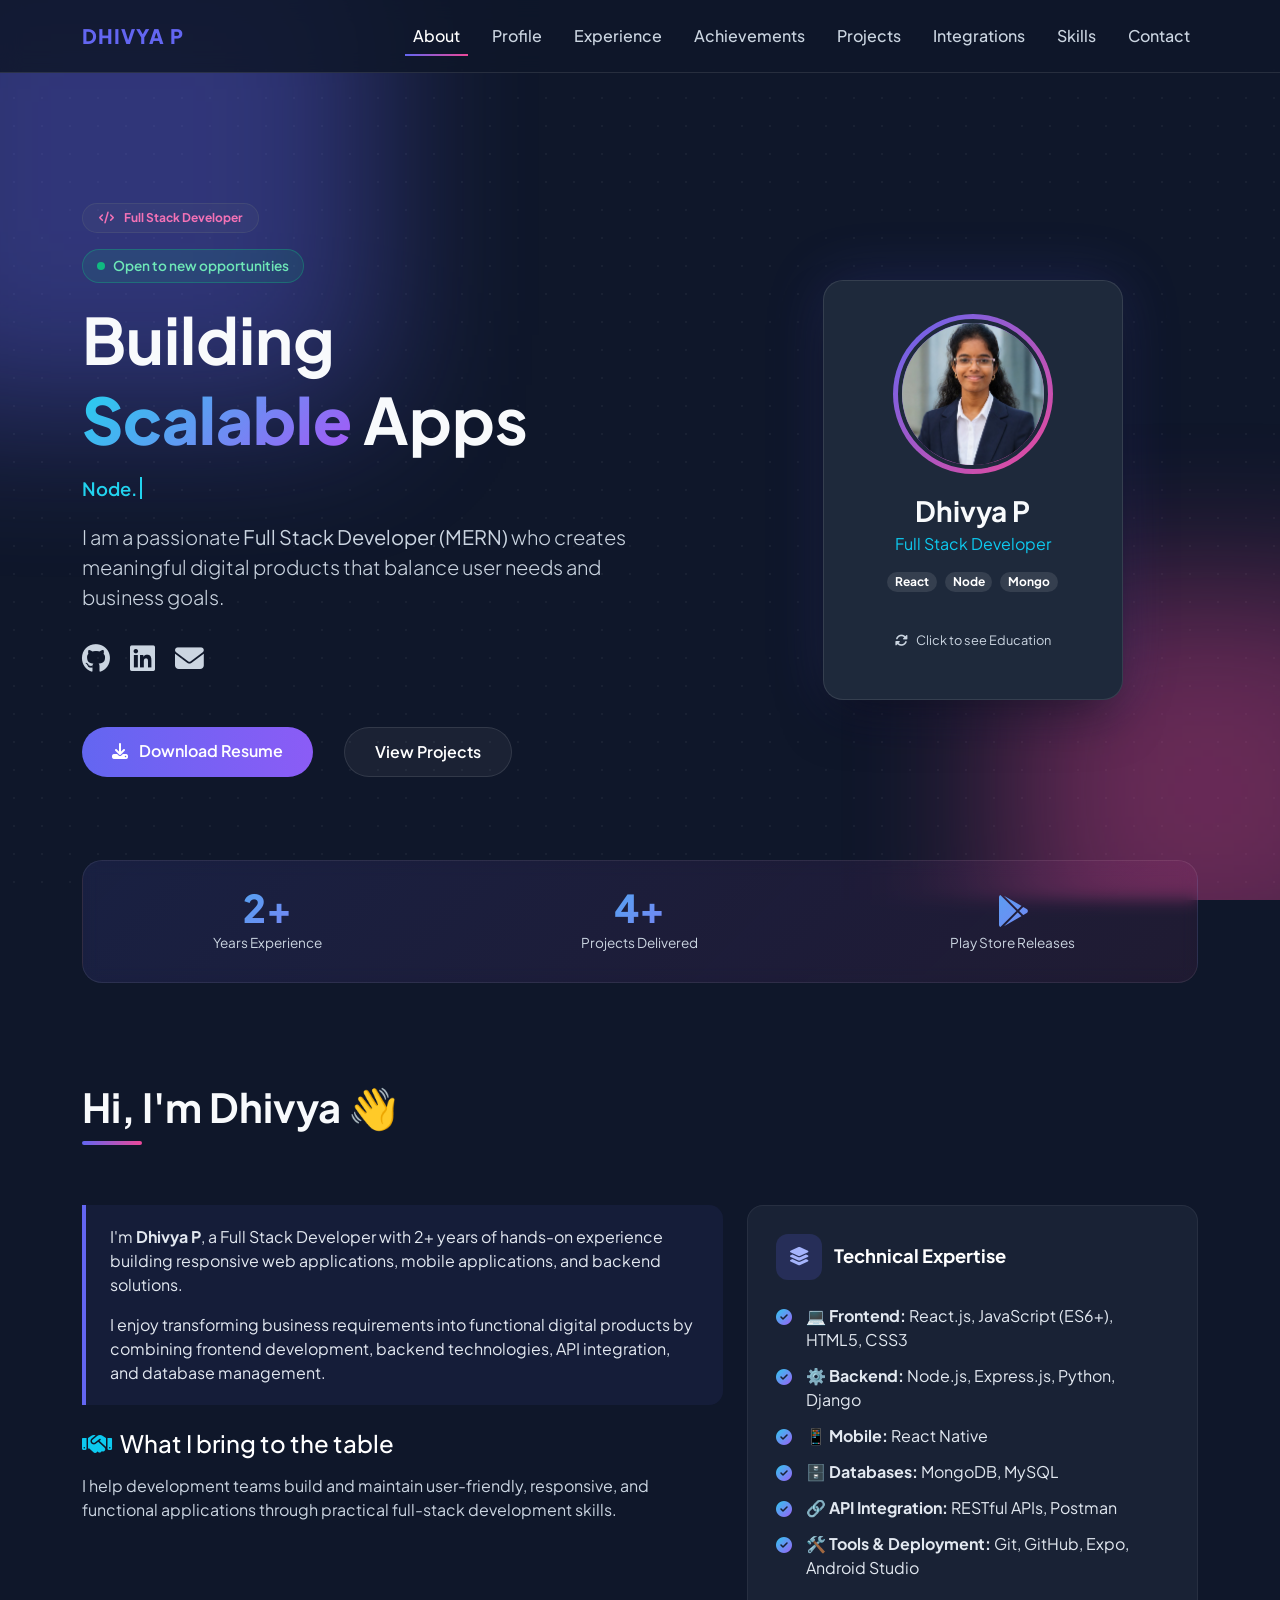
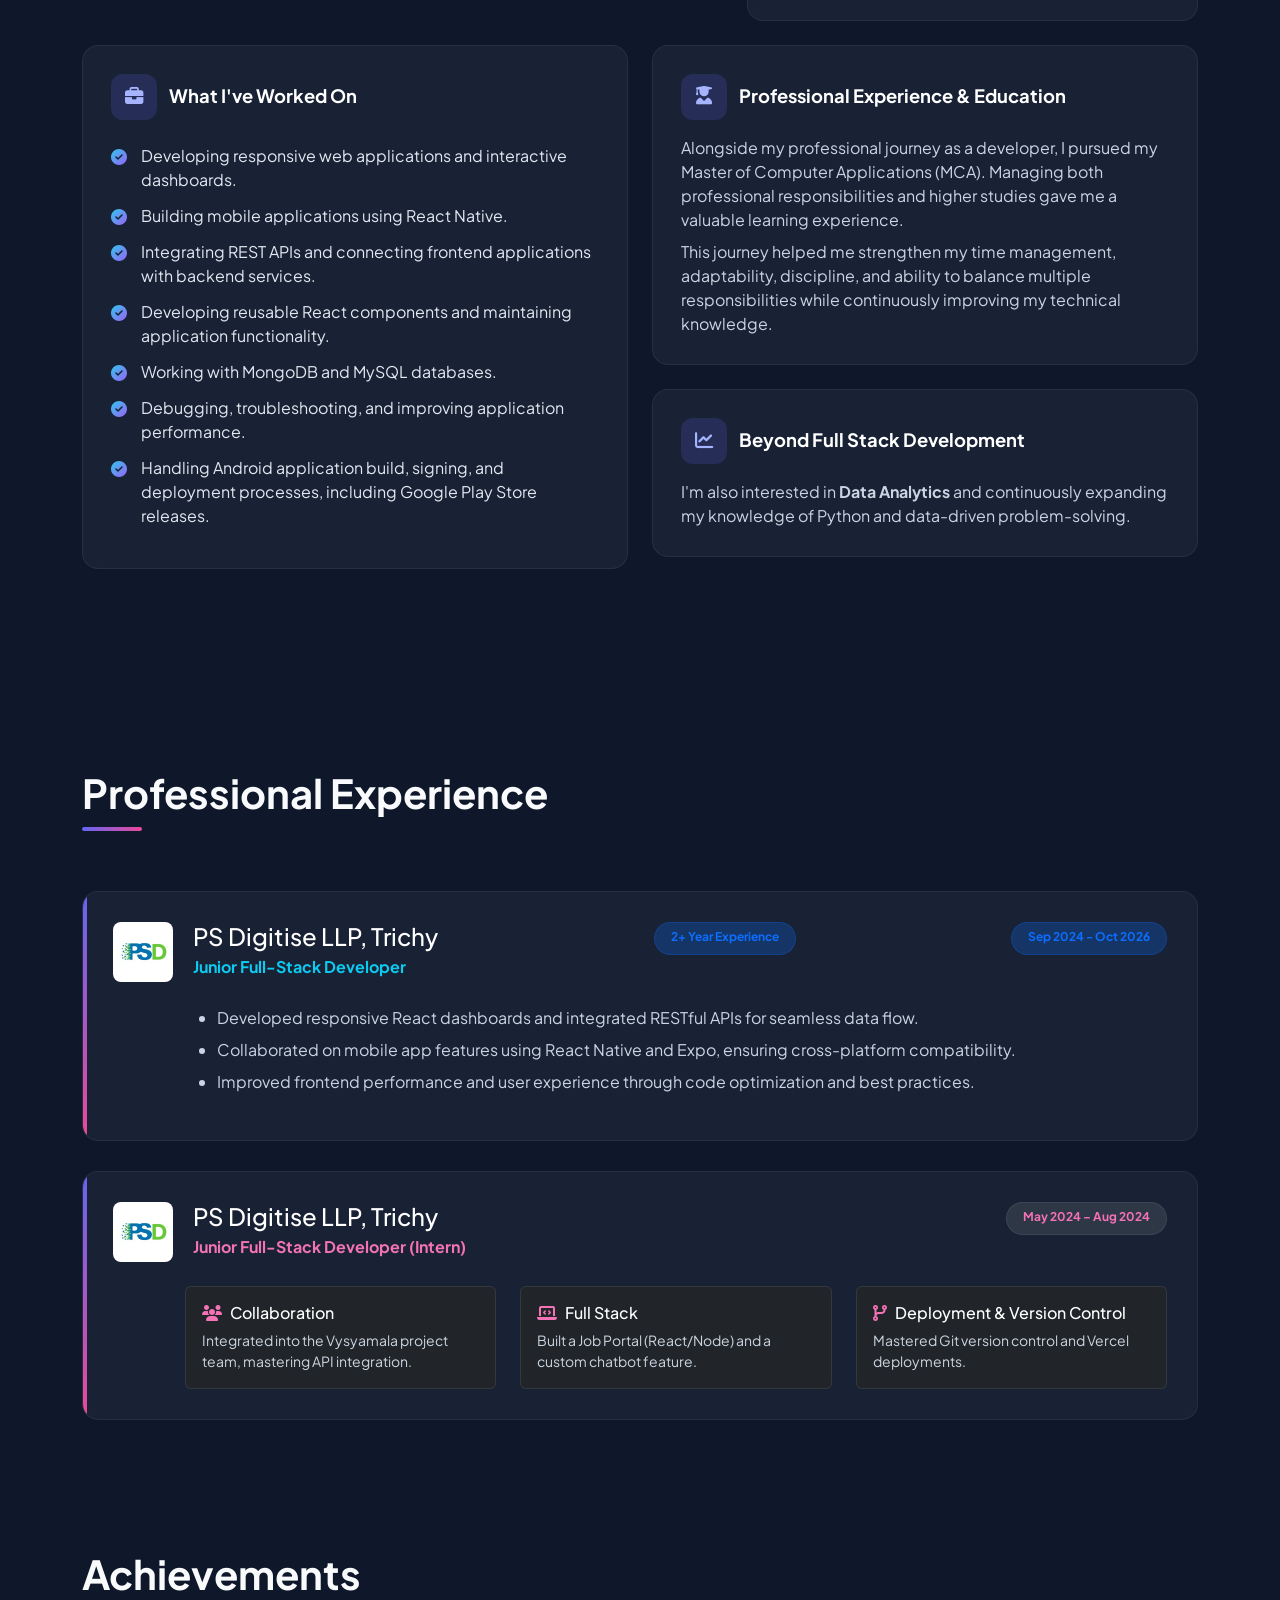
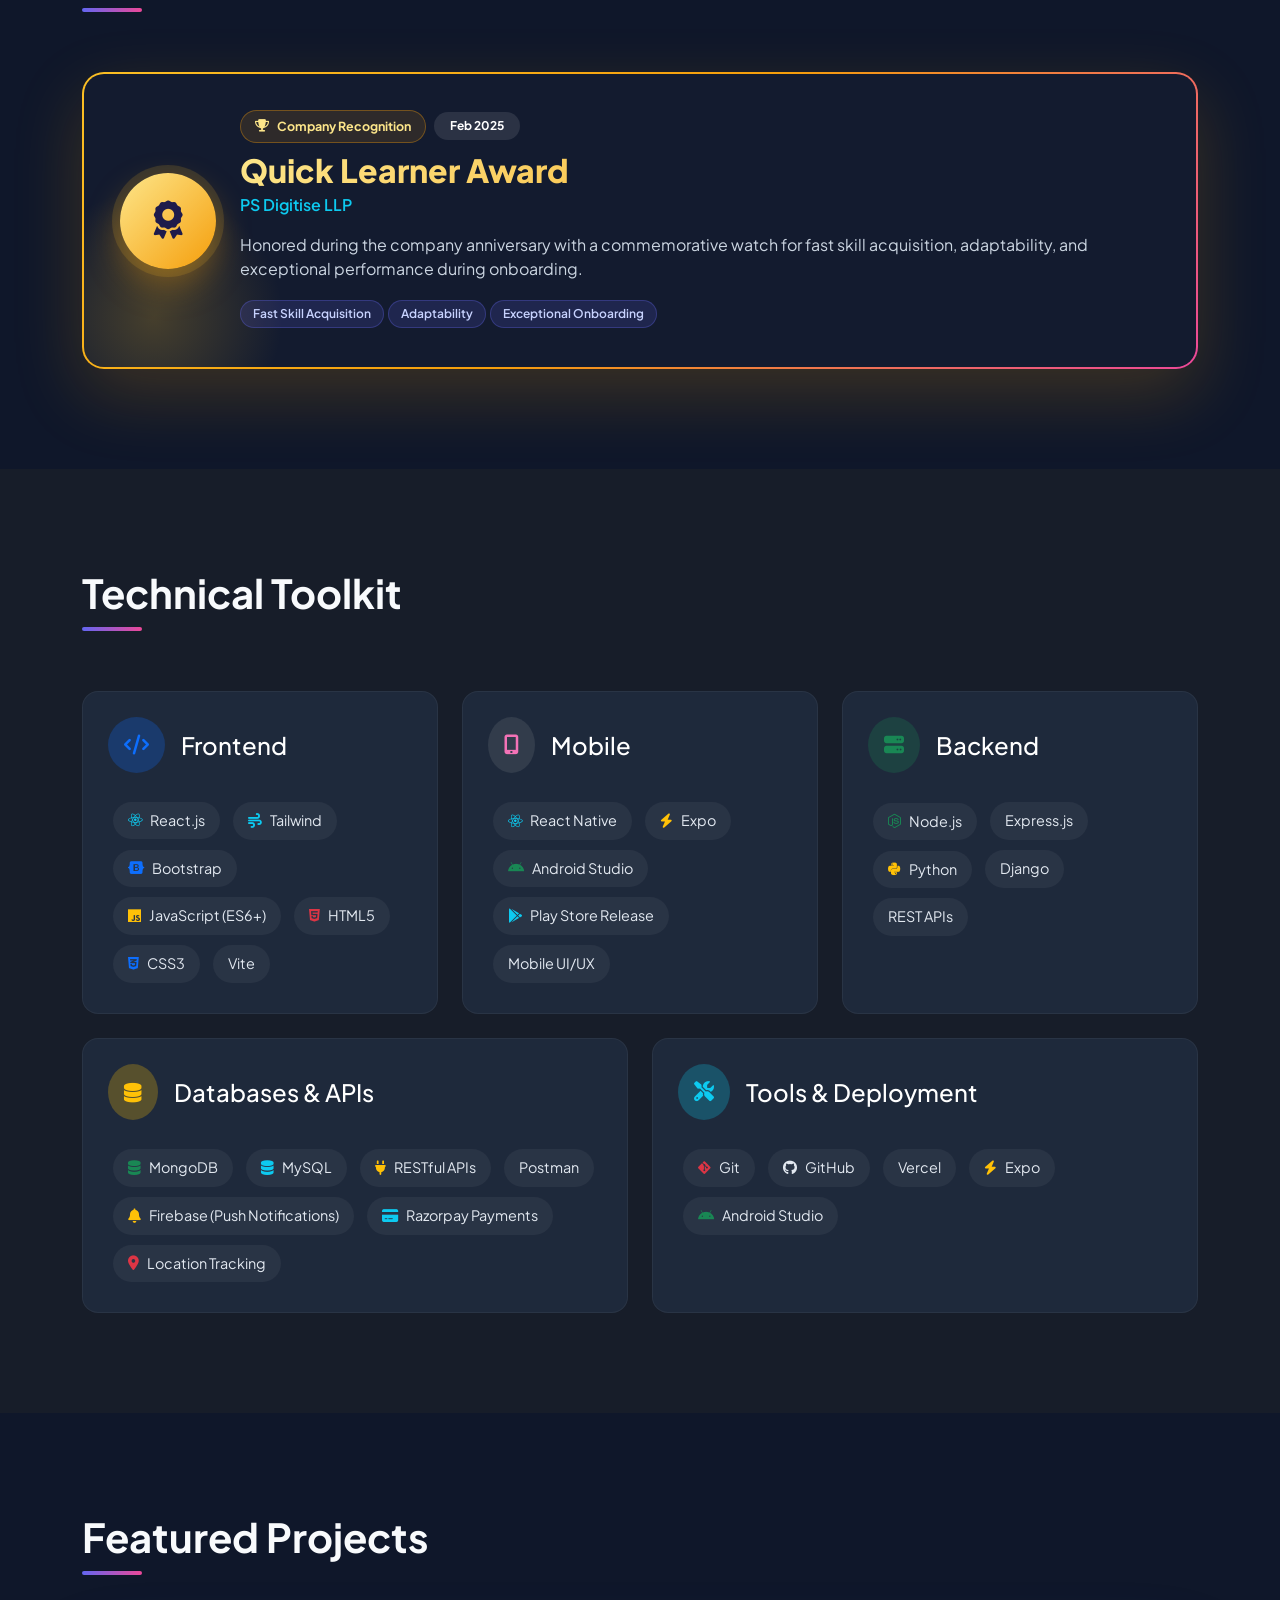
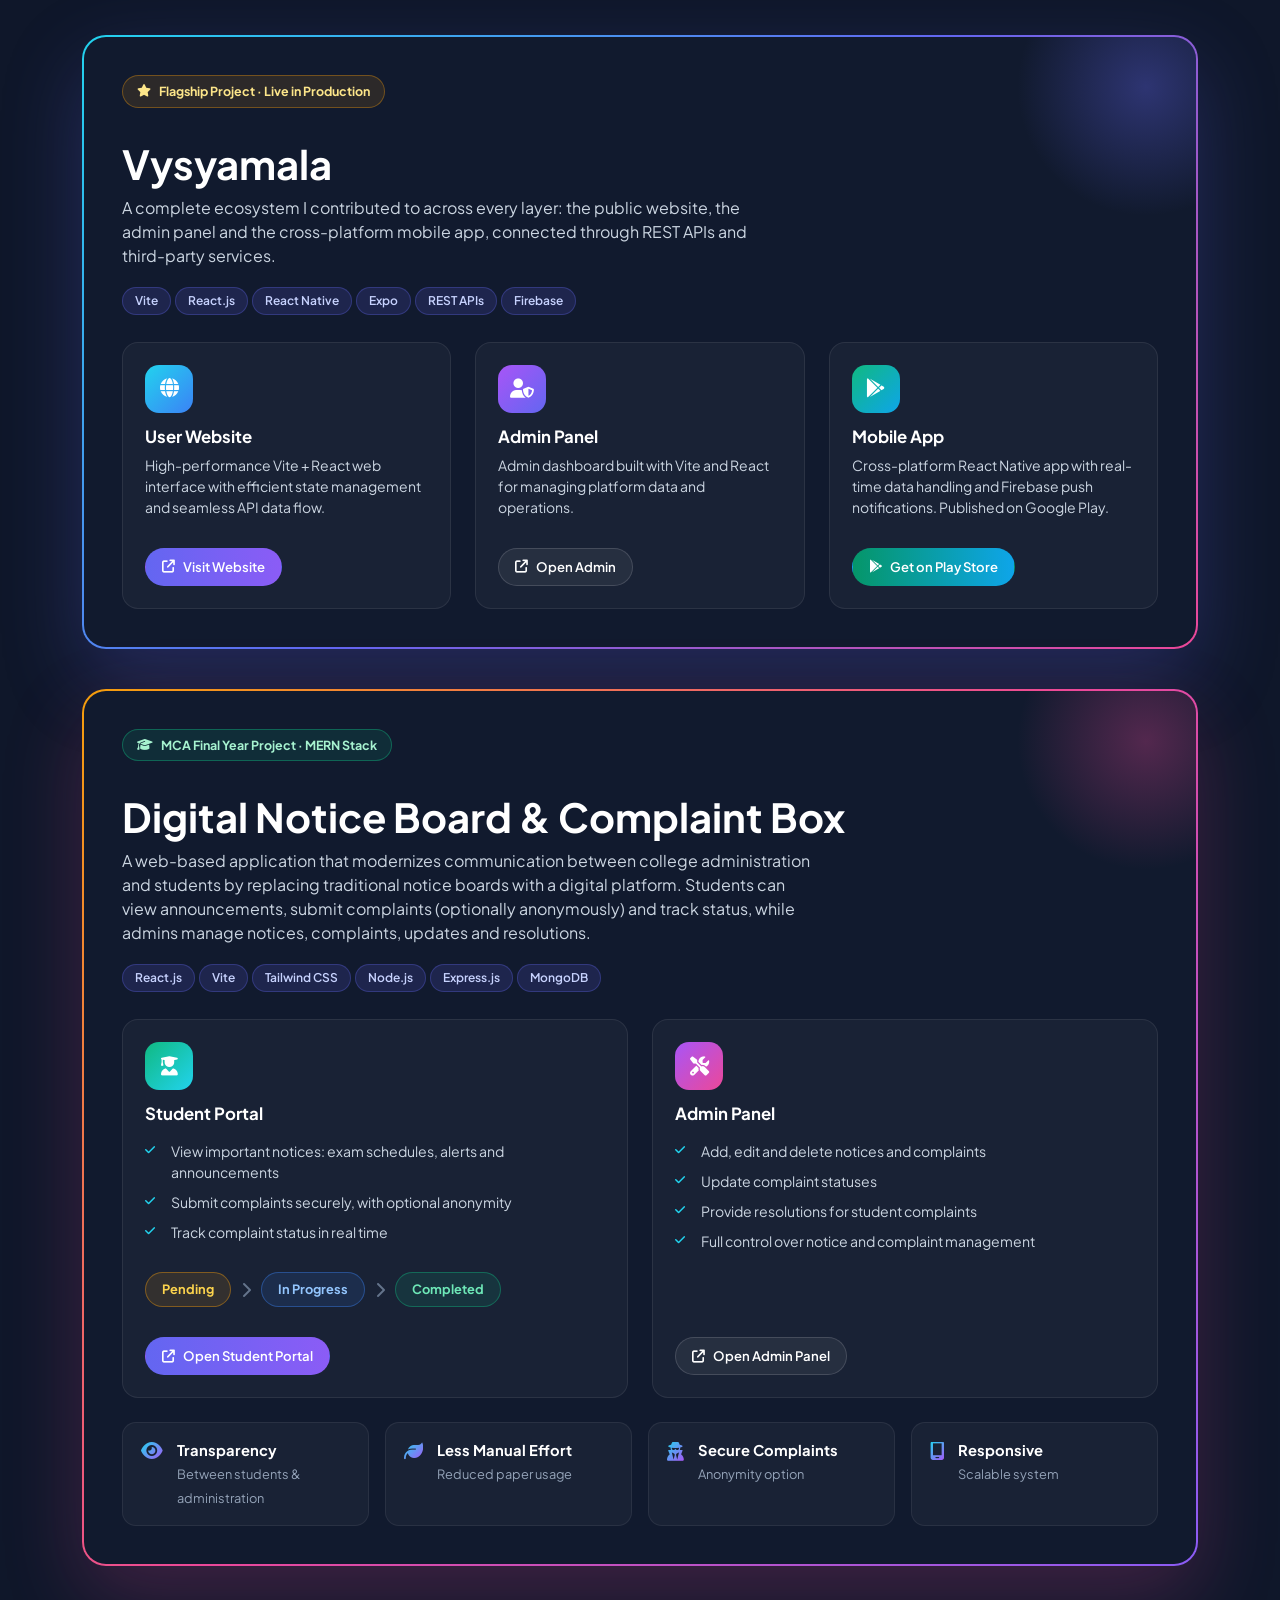
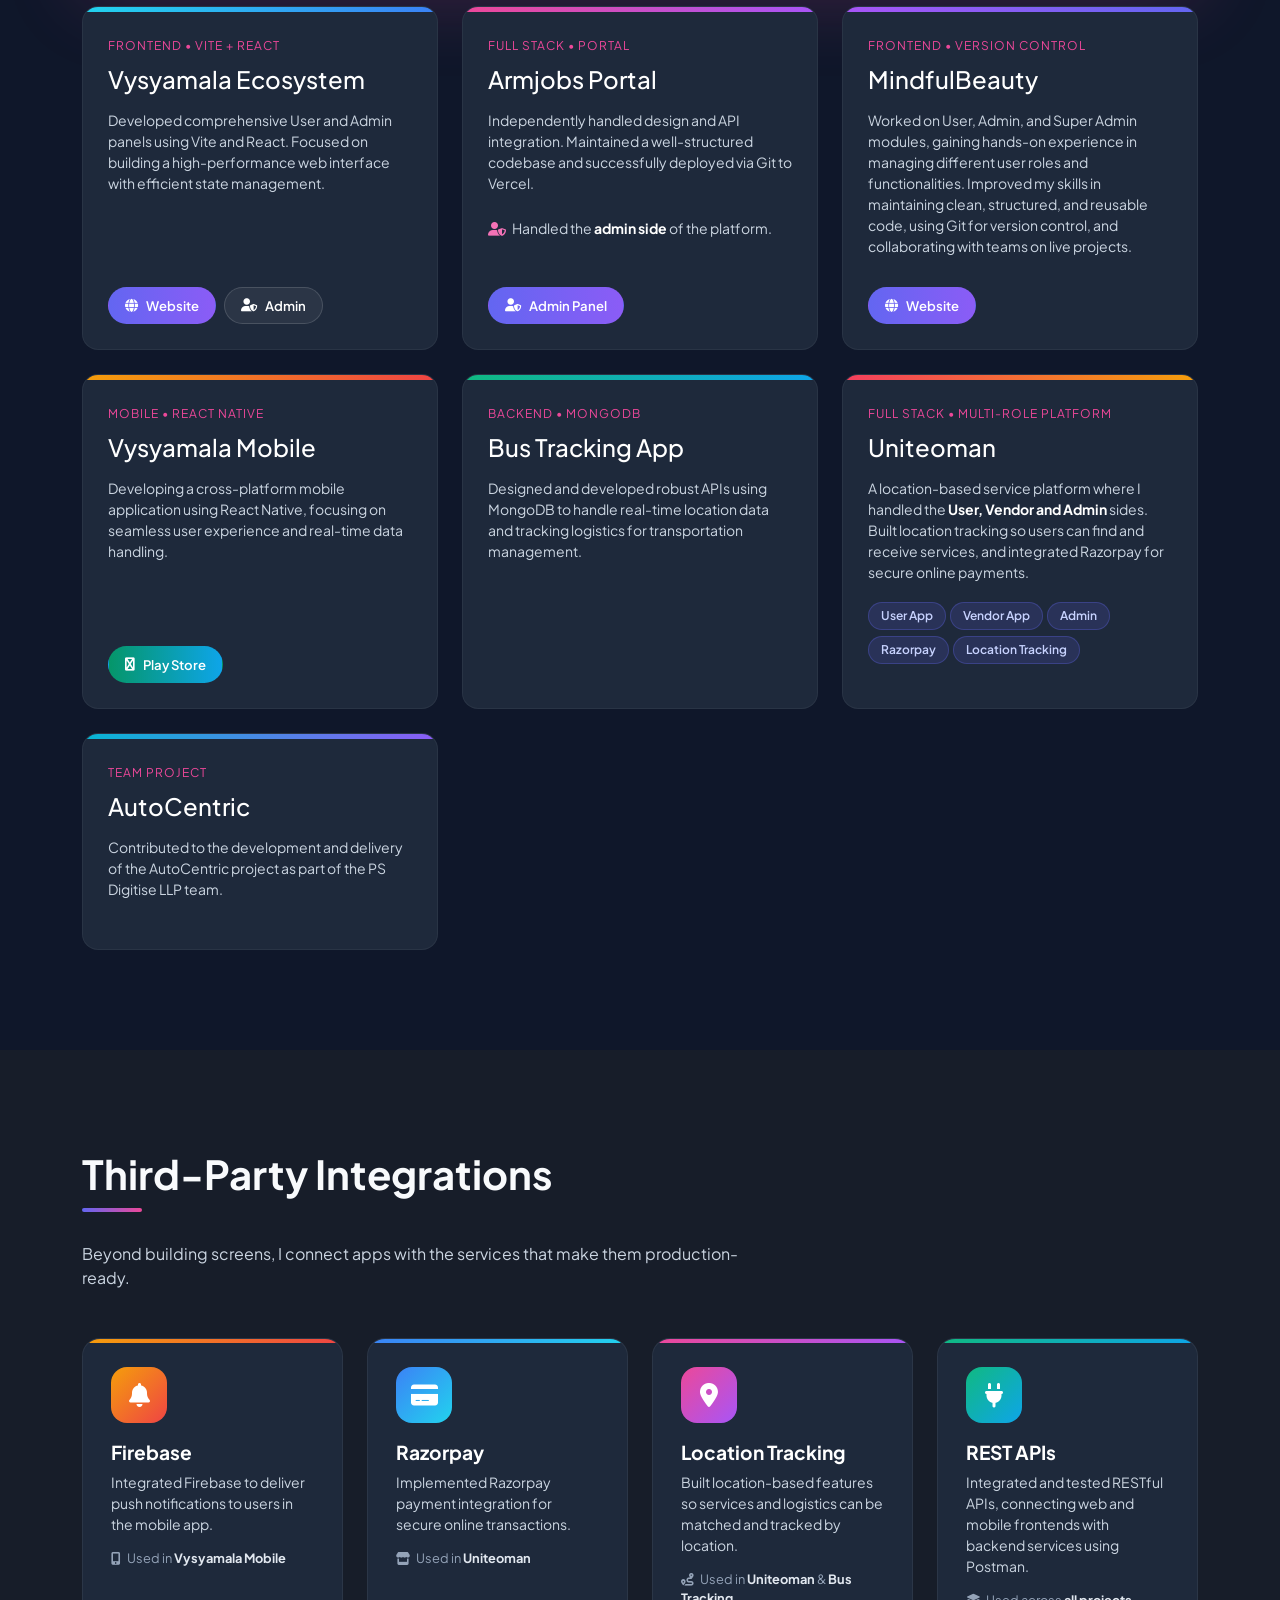
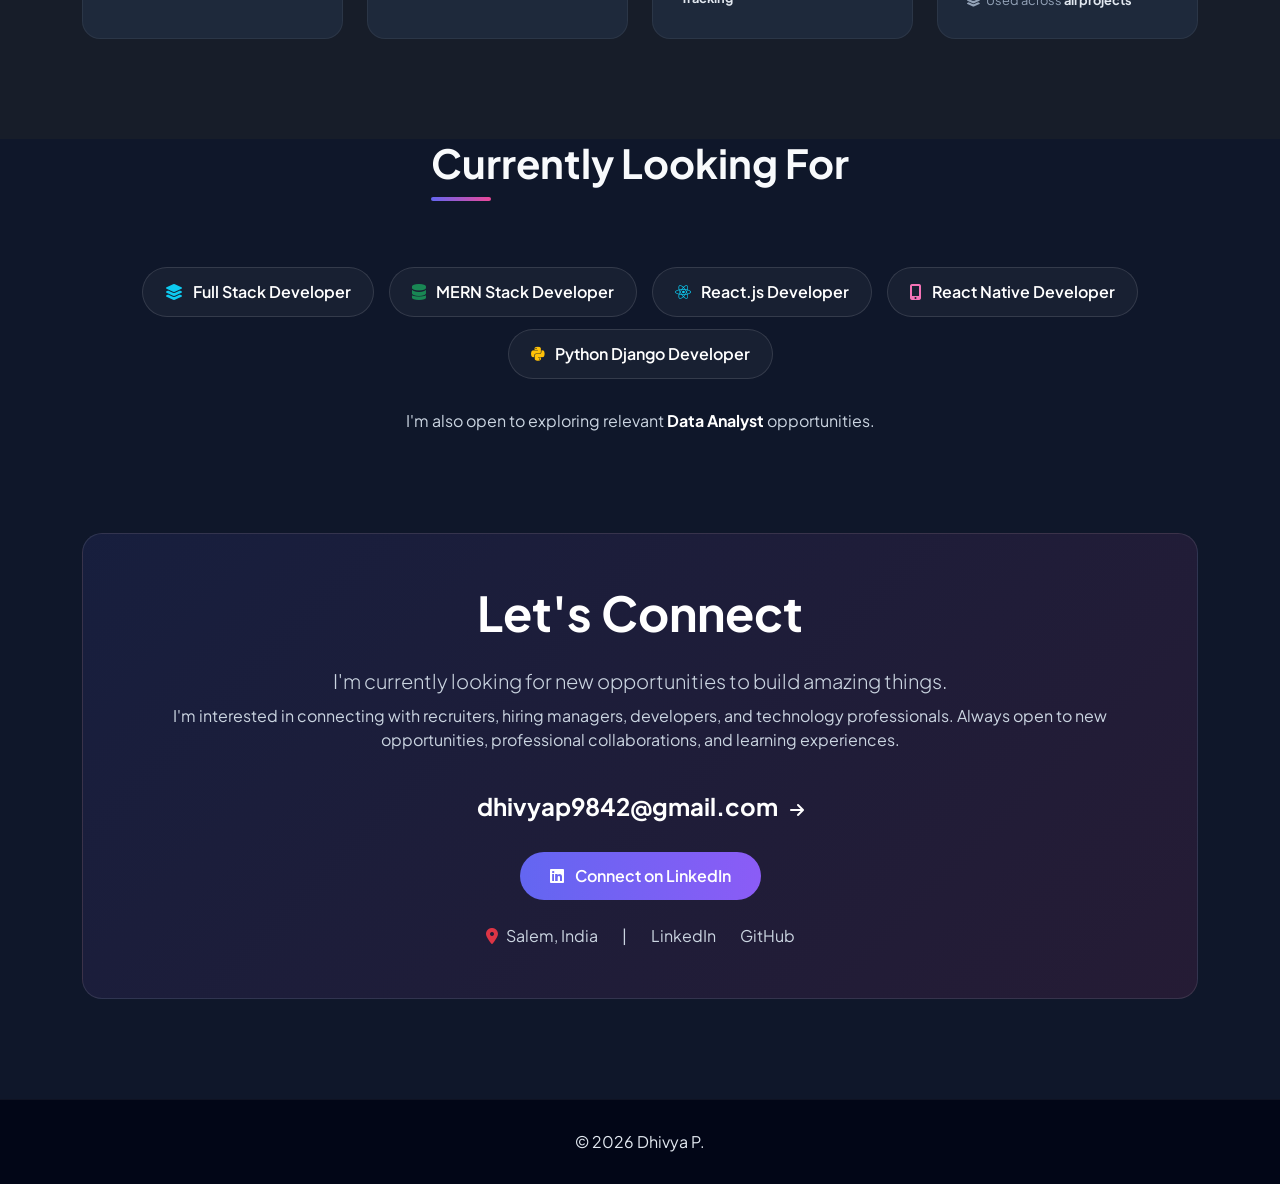
==== commit 3ea9eab2: "added mca project and quick learner" ====
--- a/index.html
+++ b/index.html
@@ -61,9 +61,7 @@
             --violet: #a855f7;
         }
 
-        html {
-            scroll-behavior: smooth;
-        }
+        html { scroll-behavior: smooth; }
 
         body {
             background-color: var(--dark-bg);
@@ -83,44 +81,17 @@
             pointer-events: none;
         }
 
-        .text-muted {
-            color: #cbd5e1 !important;
-        }
-
-        .text-secondary {
-            color: #f472b6 !important;
-        }
-
-        p {
-            color: #e2e8f0;
-        }
-
-        ::selection {
-            background: var(--primary-color);
-            color: #fff;
-        }
-
-        :focus-visible {
-            outline: 2px solid var(--cyan);
-            outline-offset: 3px;
-        }
-
-        ::-webkit-scrollbar {
-            width: 10px;
-        }
-
-        ::-webkit-scrollbar-track {
-            background: var(--dark-bg);
-        }
-
-        ::-webkit-scrollbar-thumb {
-            background: #334155;
-            border-radius: 5px;
-        }
-
-        ::-webkit-scrollbar-thumb:hover {
-            background: var(--primary-color);
-        }
+        .text-muted { color: #cbd5e1 !important; }
+        .text-secondary { color: #f472b6 !important; }
+        p { color: #e2e8f0; }
+
+        ::selection { background: var(--primary-color); color: #fff; }
+        :focus-visible { outline: 2px solid var(--cyan); outline-offset: 3px; }
+
+        ::-webkit-scrollbar { width: 10px; }
+        ::-webkit-scrollbar-track { background: var(--dark-bg); }
+        ::-webkit-scrollbar-thumb { background: #334155; border-radius: 5px; }
+        ::-webkit-scrollbar-thumb:hover { background: var(--primary-color); }
 
         /* --- Scroll progress --- */
         #progress {
@@ -141,24 +112,10 @@
             padding: 1rem 0;
             transition: padding .3s, box-shadow .3s;
         }
-
-        .navbar.scrolled {
-            padding: .6rem 0;
-            box-shadow: 0 10px 30px rgba(0, 0, 0, .35);
-        }
-
-        .navbar-brand {
-            font-weight: 800;
-            letter-spacing: 1px;
-        }
-
-        .navbar-toggler {
-            border-color: rgba(255, 255, 255, .25);
-        }
-
-        .navbar-toggler-icon {
-            filter: invert(1);
-        }
+        .navbar.scrolled { padding: .6rem 0; box-shadow: 0 10px 30px rgba(0, 0, 0, .35); }
+        .navbar-brand { font-weight: 800; letter-spacing: 1px; }
+        .navbar-toggler { border-color: rgba(255, 255, 255, .25); }
+        .navbar-toggler-icon { filter: invert(1); }
 
         .nav-link {
             color: #cbd5e1 !important;
@@ -166,12 +123,7 @@
             transition: color 0.3s ease;
             position: relative;
         }
-
-        .nav-link:hover,
-        .nav-link.active {
-            color: #fff !important;
-        }
-
+        .nav-link:hover, .nav-link.active { color: #fff !important; }
         .nav-link::after {
             content: '';
             position: absolute;
@@ -182,11 +134,7 @@
             background: linear-gradient(90deg, var(--primary-color), var(--secondary-color));
             transition: width 0.3s;
         }
-
-        .nav-link:hover::after,
-        .nav-link.active::after {
-            width: 100%;
-        }
+        .nav-link:hover::after, .nav-link.active::after { width: 100%; }
 
         /* --- Hero --- */
         .hero-section {
@@ -197,7 +145,6 @@
             position: relative;
             overflow: hidden;
         }
-
         .blob {
             position: absolute;
             filter: blur(80px);
@@ -205,35 +152,9 @@
             opacity: 0.4;
             animation: float 10s infinite ease-in-out;
         }
-
-        .blob-1 {
-            top: -10%;
-            left: -10%;
-            width: 500px;
-            height: 500px;
-            background: var(--primary-color);
-        }
-
-        .blob-2 {
-            bottom: -10%;
-            right: -10%;
-            width: 400px;
-            height: 400px;
-            background: var(--secondary-color);
-            animation-delay: -5s;
-        }
-
-        @keyframes float {
-
-            0%,
-            100% {
-                transform: translateY(0);
-            }
-
-            50% {
-                transform: translateY(-30px);
-            }
-        }
+        .blob-1 { top: -10%; left: -10%; width: 500px; height: 500px; background: var(--primary-color); }
+        .blob-2 { bottom: -10%; right: -10%; width: 400px; height: 400px; background: var(--secondary-color); animation-delay: -5s; }
+        @keyframes float { 0%, 100% { transform: translateY(0); } 50% { transform: translateY(-30px); } }
 
         .gradient-text {
             background: linear-gradient(135deg, #22d3ee 0%, #a855f7 100%);
@@ -243,13 +164,7 @@
             font-weight: 800;
         }
 
-        .typed-line {
-            min-height: 1.9rem;
-            font-weight: 600;
-            color: var(--cyan);
-            font-size: 1.15rem;
-        }
-
+        .typed-line { min-height: 1.9rem; font-weight: 600; color: var(--cyan); font-size: 1.15rem; }
         .typed-line .cursor {
             display: inline-block;
             width: 2px;
@@ -259,12 +174,7 @@
             vertical-align: -3px;
             animation: blink 1s steps(1) infinite;
         }
-
-        @keyframes blink {
-            50% {
-                opacity: 0;
-            }
-        }
+        @keyframes blink { 50% { opacity: 0; } }
 
         .open-pill {
             display: inline-flex;
@@ -278,28 +188,16 @@
             border: 1px solid rgba(16, 185, 129, .35);
             color: #6ee7b7;
         }
-
         .open-pill .dot {
-            width: 8px;
-            height: 8px;
-            border-radius: 50%;
+            width: 8px; height: 8px; border-radius: 50%;
             background: #10b981;
             box-shadow: 0 0 0 0 rgba(16, 185, 129, .7);
             animation: pulse 2s infinite;
         }
-
         @keyframes pulse {
-            0% {
-                box-shadow: 0 0 0 0 rgba(16, 185, 129, .6);
-            }
-
-            70% {
-                box-shadow: 0 0 0 10px rgba(16, 185, 129, 0);
-            }
-
-            100% {
-                box-shadow: 0 0 0 0 rgba(16, 185, 129, 0);
-            }
+            0% { box-shadow: 0 0 0 0 rgba(16, 185, 129, .6); }
+            70% { box-shadow: 0 0 0 10px rgba(16, 185, 129, 0); }
+            100% { box-shadow: 0 0 0 0 rgba(16, 185, 129, 0); }
         }
 
         .hero-btn-primary {
@@ -311,12 +209,7 @@
             font-weight: 600;
             transition: transform 0.3s, box-shadow 0.3s;
         }
-
-        .hero-btn-primary:hover {
-            transform: translateY(-3px);
-            box-shadow: 0 10px 20px rgba(99, 102, 241, 0.3);
-            color: white;
-        }
+        .hero-btn-primary:hover { transform: translateY(-3px); box-shadow: 0 10px 20px rgba(99, 102, 241, 0.3); color: white; }
 
         .hero-btn-secondary {
             background: rgba(255, 255, 255, 0.05);
@@ -328,17 +221,8 @@
             margin-left: 15px;
             transition: all 0.3s;
         }
-
-        .hero-btn-secondary:hover {
-            background: rgba(255, 255, 255, 0.1);
-            color: white;
-        }
-
-        @media (max-width: 575px) {
-            .hero-btn-secondary {
-                margin-left: 0;
-            }
-        }
+        .hero-btn-secondary:hover { background: rgba(255, 255, 255, 0.1); color: white; }
+        @media (max-width: 575px) { .hero-btn-secondary { margin-left: 0; } }
 
         .social-icon {
             font-size: 1.8rem;
@@ -346,11 +230,7 @@
             margin-right: 20px;
             transition: color 0.3s, transform 0.3s;
         }
-
-        .social-icon:hover {
-            color: var(--primary-color);
-            transform: scale(1.1);
-        }
+        .social-icon:hover { color: var(--primary-color); transform: scale(1.1); }
 
         /* --- Flip Card --- */
         .flip-card {
@@ -361,7 +241,6 @@
             margin: 0 auto;
             cursor: pointer;
         }
-
         .flip-card-inner {
             position: relative;
             width: 100%;
@@ -370,13 +249,8 @@
             transition: transform 0.8s cubic-bezier(0.175, 0.885, 0.32, 1.275);
             transform-style: preserve-3d;
         }
-
-        .flip-card.flipped .flip-card-inner {
-            transform: rotateY(180deg);
-        }
-
-        .flip-card-front,
-        .flip-card-back {
+        .flip-card.flipped .flip-card-inner { transform: rotateY(180deg); }
+        .flip-card-front, .flip-card-back {
             position: absolute;
             width: 100%;
             height: 100%;
@@ -387,7 +261,6 @@
             box-shadow: 0 25px 50px -12px rgba(0, 0, 0, 0.5), 0 0 60px rgba(99, 102, 241, .18);
             border: 1px solid rgba(255, 255, 255, 0.1);
         }
-
         .flip-card-front {
             background: var(--card-bg);
             display: flex;
@@ -396,7 +269,6 @@
             justify-content: center;
             padding: 20px;
         }
-
         .flip-card-back {
             background: linear-gradient(135deg, #1e1b4b 0%, #312e81 100%);
             color: white;
@@ -406,7 +278,6 @@
             justify-content: center;
             padding: 30px;
         }
-
         .profile-img-container {
             width: 160px;
             height: 160px;
@@ -416,19 +287,7 @@
             margin-bottom: 20px;
             animation: ring 8s linear infinite;
         }
-
-        @keyframes ring {
-
-            0%,
-            100% {
-                filter: hue-rotate(0deg);
-            }
-
-            50% {
-                filter: hue-rotate(40deg);
-            }
-        }
-
+        @keyframes ring { 0%, 100% { filter: hue-rotate(0deg); } 50% { filter: hue-rotate(40deg); } }
         .profile-img {
             width: 100%;
             height: 100%;
@@ -436,31 +295,11 @@
             border-radius: 50%;
             border: 4px solid var(--card-bg);
         }
-
-        .click-hint {
-            font-size: 0.8rem;
-            color: #cbd5e1;
-            margin-top: 15px;
-            animation: bounce 2s infinite;
-        }
-
+        .click-hint { font-size: 0.8rem; color: #cbd5e1; margin-top: 15px; animation: bounce 2s infinite; }
         @keyframes bounce {
-
-            0%,
-            20%,
-            50%,
-            80%,
-            100% {
-                transform: translateY(0);
-            }
-
-            40% {
-                transform: translateY(-5px);
-            }
-
-            60% {
-                transform: translateY(-3px);
-            }
+            0%, 20%, 50%, 80%, 100% { transform: translateY(0); }
+            40% { transform: translateY(-5px); }
+            60% { transform: translateY(-3px); }
         }
 
         /* --- Stats strip --- */
@@ -474,24 +313,11 @@
             z-index: 2;
             backdrop-filter: blur(8px);
         }
-
-        .stat-num {
-            font-size: 2.4rem;
-            font-weight: 800;
-            line-height: 1;
-        }
-
-        .stat-label {
-            color: #cbd5e1;
-            font-size: .85rem;
-            margin-top: 6px;
-        }
+        .stat-num { font-size: 2.4rem; font-weight: 800; line-height: 1; }
+        .stat-label { color: #cbd5e1; font-size: .85rem; margin-top: 6px; }
 
         /* --- Sections --- */
-        .section-padding {
-            padding: 100px 0;
-        }
-
+        .section-padding { padding: 100px 0; }
         .section-title {
             font-size: 2.5rem;
             font-weight: 700;
@@ -499,7 +325,6 @@
             position: relative;
             display: inline-block;
         }
-
         .section-title::after {
             content: '';
             display: block;
@@ -519,44 +344,18 @@
             height: 100%;
             transition: all .3s;
         }
-
-        .glass:hover {
-            border-color: rgba(99, 102, 241, .4);
-            transform: translateY(-4px);
-            box-shadow: 0 20px 40px rgba(0, 0, 0, .35);
-        }
-
-        .glass h4 {
-            color: #fff;
-            font-size: 1.15rem;
-            font-weight: 700;
-        }
-
+        .glass:hover { border-color: rgba(99, 102, 241, .4); transform: translateY(-4px); box-shadow: 0 20px 40px rgba(0, 0, 0, .35); }
+        .glass h4 { color: #fff; font-size: 1.15rem; font-weight: 700; }
         .icon-bubble {
-            width: 46px;
-            height: 46px;
-            display: inline-flex;
-            align-items: center;
-            justify-content: center;
+            width: 46px; height: 46px;
+            display: inline-flex; align-items: center; justify-content: center;
             border-radius: 12px;
             background: rgba(99, 102, 241, .18);
             color: #a5b4fc;
             margin-right: 12px;
         }
-
-        .check-list {
-            list-style: none;
-            padding: 0;
-            margin: 0;
-        }
-
-        .check-list li {
-            position: relative;
-            padding-left: 30px;
-            margin-bottom: 12px;
-            color: #e2e8f0;
-        }
-
+        .check-list { list-style: none; padding: 0; margin: 0; }
+        .check-list li { position: relative; padding-left: 30px; margin-bottom: 12px; color: #e2e8f0; }
         .check-list li::before {
             content: '\f058';
             font-family: 'Font Awesome 6 Free';
@@ -569,7 +368,6 @@
             background-clip: text;
             -webkit-text-fill-color: transparent;
         }
-
         .quote-box {
             border-left: 4px solid var(--primary-color);
             background: rgba(99, 102, 241, .08);
@@ -588,27 +386,21 @@
             position: relative;
             overflow: hidden;
         }
-
         .exp-card::before {
             content: '';
             position: absolute;
-            top: 0;
-            left: 0;
-            width: 4px;
-            height: 100%;
+            top: 0; left: 0;
+            width: 4px; height: 100%;
             background: linear-gradient(180deg, var(--primary-color), var(--secondary-color));
         }
-
         .exp-card:hover {
             background: rgba(30, 41, 59, 1);
             transform: translateY(-5px);
             box-shadow: 0 20px 40px rgba(0, 0, 0, 0.4);
             border-color: rgba(99, 102, 241, 0.3);
         }
-
         .company-logo {
-            width: 60px;
-            height: 60px;
+            width: 60px; height: 60px;
             object-fit: contain;
             background: white;
             border-radius: 8px;
@@ -625,13 +417,7 @@
             border: 1px solid rgba(255, 255, 255, 0.05);
             transition: all 0.3s;
         }
-
-        .skill-card:hover {
-            transform: translateY(-5px);
-            border-color: var(--secondary-color);
-            box-shadow: 0 20px 40px rgba(0, 0, 0, .35);
-        }
-
+        .skill-card:hover { transform: translateY(-5px); border-color: var(--secondary-color); box-shadow: 0 20px 40px rgba(0, 0, 0, .35); }
         .skill-tag {
             background: rgba(255, 255, 255, 0.05);
             padding: 8px 15px;
@@ -644,12 +430,7 @@
             transition: background 0.2s, transform .2s;
             color: #e2e8f0;
         }
-
-        .skill-tag:hover {
-            background: rgba(99, 102, 241, 0.25);
-            color: white;
-            transform: translateY(-2px);
-        }
+        .skill-tag:hover { background: rgba(99, 102, 241, 0.25); color: white; transform: translateY(-2px); }
 
         /* --- Projects --- */
         .project-card {
@@ -662,20 +443,8 @@
             display: flex;
             flex-direction: column;
         }
-
-        .project-card:hover {
-            transform: translateY(-10px);
-            box-shadow: 0 20px 40px rgba(0, 0, 0, 0.4);
-            border-color: rgba(99, 102, 241, .35);
-        }
-
-        .project-card-body {
-            padding: 25px;
-            flex-grow: 1;
-            display: flex;
-            flex-direction: column;
-        }
-
+        .project-card:hover { transform: translateY(-10px); box-shadow: 0 20px 40px rgba(0, 0, 0, 0.4); border-color: rgba(99, 102, 241, .35); }
+        .project-card-body { padding: 25px; flex-grow: 1; display: flex; flex-direction: column; }
         .project-badge {
             font-size: 0.75rem;
             text-transform: uppercase;
@@ -699,7 +468,6 @@
             border: 1px solid rgba(255, 255, 255, .12);
             transition: all .3s;
         }
-
         .role-chip:hover {
             background: linear-gradient(90deg, rgba(99, 102, 241, .35), rgba(236, 72, 153, .3));
             border-color: transparent;
@@ -714,7 +482,6 @@
             padding: 50px;
             text-align: center;
         }
-
         .email-link {
             font-size: 1.5rem;
             font-weight: 700;
@@ -725,52 +492,27 @@
             margin: 20px 0;
             word-break: break-all;
         }
-
-        .email-link:hover {
-            color: var(--primary-color);
-        }
-
-        .hover-white:hover {
-            color: #fff !important;
-        }
-
-        .hash-tag {
-            color: #94a3b8;
-            font-size: .85rem;
-            margin: 0 6px;
-            display: inline-block;
-        }
-
-        footer {
-            background: #020617;
-            padding: 30px 0;
-            border-top: 1px solid rgba(255, 255, 255, 0.05);
-        }
+        .email-link:hover { color: var(--primary-color); }
+        .hover-white:hover { color: #fff !important; }
+        .hash-tag { color: #94a3b8; font-size: .85rem; margin: 0 6px; display: inline-block; }
+
+        footer { background: #020617; padding: 30px 0; border-top: 1px solid rgba(255, 255, 255, 0.05); }
 
         /* --- Back to top --- */
         #toTop {
             position: fixed;
-            right: 22px;
-            bottom: 22px;
-            width: 46px;
-            height: 46px;
-            border: 0;
-            border-radius: 50%;
+            right: 22px; bottom: 22px;
+            width: 46px; height: 46px;
+            border: 0; border-radius: 50%;
             color: #fff;
             background: linear-gradient(135deg, var(--primary-color), var(--secondary-color));
             box-shadow: 0 10px 25px rgba(99, 102, 241, .4);
-            opacity: 0;
-            visibility: hidden;
+            opacity: 0; visibility: hidden;
             transform: translateY(10px);
             transition: all .3s;
             z-index: 1500;
         }
-
-        #toTop.show {
-            opacity: 1;
-            visibility: visible;
-            transform: none;
-        }
+        #toTop.show { opacity: 1; visibility: visible; transform: none; }
 
         /* --- Vysyamala spotlight --- */
         .spot {
@@ -781,188 +523,102 @@
             background: linear-gradient(135deg, var(--cyan), var(--primary-color), var(--secondary-color));
             box-shadow: 0 30px 80px rgba(99, 102, 241, .25);
         }
-
-        .spot-inner {
-            background: #111a2e;
-            border-radius: 22px;
-            padding: 38px;
-            position: relative;
-            overflow: hidden;
-        }
-
+        .spot-inner { background: #111a2e; border-radius: 22px; padding: 38px; position: relative; overflow: hidden; }
         .spot-inner::after {
-            content: '';
-            position: absolute;
-            right: -80px;
-            top: -80px;
-            width: 260px;
-            height: 260px;
-            background: radial-gradient(circle, rgba(99, 102, 241, .35), transparent 70%);
-            pointer-events: none;
-        }
-
+            content: ''; position: absolute; right: -80px; top: -80px; width: 260px; height: 260px;
+            background: radial-gradient(circle, rgba(99, 102, 241, .35), transparent 70%); pointer-events: none;
+        }
         .spot-tag {
-            display: inline-flex;
-            align-items: center;
-            gap: 8px;
-            font-size: .78rem;
-            font-weight: 700;
-            padding: 6px 14px;
-            border-radius: 50px;
-            color: #fde68a;
-            background: rgba(245, 158, 11, .12);
-            border: 1px solid rgba(245, 158, 11, .35);
-        }
-
+            display: inline-flex; align-items: center; gap: 8px; font-size: .78rem; font-weight: 700;
+            padding: 6px 14px; border-radius: 50px; color: #fde68a;
+            background: rgba(245, 158, 11, .12); border: 1px solid rgba(245, 158, 11, .35);
+        }
         .spot-panel {
-            height: 100%;
-            padding: 22px;
-            border-radius: 16px;
-            position: relative;
-            background: rgba(255, 255, 255, .035);
-            border: 1px solid rgba(255, 255, 255, .08);
-            display: flex;
-            flex-direction: column;
-            transition: all .3s;
-        }
-
-        .spot-panel:hover {
-            transform: translateY(-5px);
-            border-color: rgba(34, 211, 238, .45);
-            background: rgba(255, 255, 255, .06);
-        }
-
-        .spot-panel h5 {
-            color: #fff;
-            font-weight: 700;
-            font-size: 1.05rem;
-        }
-
+            height: 100%; padding: 22px; border-radius: 16px; position: relative;
+            background: rgba(255, 255, 255, .035); border: 1px solid rgba(255, 255, 255, .08);
+            display: flex; flex-direction: column; transition: all .3s;
+        }
+        .spot-panel:hover { transform: translateY(-5px); border-color: rgba(34, 211, 238, .45); background: rgba(255, 255, 255, .06); }
+        .spot-panel h5 { color: #fff; font-weight: 700; font-size: 1.05rem; }
         .spot-ico {
-            width: 48px;
-            height: 48px;
-            border-radius: 14px;
-            display: inline-flex;
-            align-items: center;
-            justify-content: center;
-            font-size: 1.2rem;
-            margin-bottom: 14px;
-            color: #fff;
-        }
-
+            width: 48px; height: 48px; border-radius: 14px; display: inline-flex; align-items: center;
+            justify-content: center; font-size: 1.2rem; margin-bottom: 14px; color: #fff;
+        }
         .tech-pill {
-            display: inline-block;
-            font-size: .75rem;
-            font-weight: 600;
-            padding: 4px 12px;
-            margin: 3px 4px 3px 0;
-            border-radius: 50px;
-            color: #c7d2fe;
-            background: rgba(99, 102, 241, .16);
-            border: 1px solid rgba(99, 102, 241, .3);
-        }
-
-        .proj-links {
-            margin-top: auto;
-            padding-top: 6px;
-        }
-
+            display: inline-block; font-size: .75rem; font-weight: 600; padding: 4px 12px; margin: 3px 4px 3px 0;
+            border-radius: 50px; color: #c7d2fe; background: rgba(99, 102, 241, .16); border: 1px solid rgba(99, 102, 241, .3);
+        }
+        .proj-links { margin-top: auto; padding-top: 6px; }
         .proj-link {
-            display: inline-flex;
-            align-items: center;
-            gap: 8px;
-            font-size: .82rem;
-            font-weight: 600;
-            padding: 8px 16px;
-            border-radius: 50px;
-            text-decoration: none;
-            color: #fff;
-            background: rgba(255, 255, 255, .06);
-            border: 1px solid rgba(255, 255, 255, .14);
-            transition: all .25s;
-        }
-
-        .proj-link:hover {
-            color: #fff;
-            background: linear-gradient(90deg, var(--primary-color), var(--secondary-color));
-            border-color: transparent;
-            transform: translateY(-2px);
-        }
-
-        .proj-link.solid {
-            background: linear-gradient(90deg, var(--primary-color), #8b5cf6);
-            border-color: transparent;
-        }
-
-        .proj-link.play {
-            background: linear-gradient(90deg, #059669, #0ea5e9);
-            border-color: transparent;
-        }
+            display: inline-flex; align-items: center; gap: 8px; font-size: .82rem; font-weight: 600;
+            padding: 8px 16px; border-radius: 50px; text-decoration: none; color: #fff;
+            background: rgba(255, 255, 255, .06); border: 1px solid rgba(255, 255, 255, .14); transition: all .25s;
+        }
+        .proj-link:hover { color: #fff; background: linear-gradient(90deg, var(--primary-color), var(--secondary-color)); border-color: transparent; transform: translateY(-2px); }
+        .proj-link.solid { background: linear-gradient(90deg, var(--primary-color), #8b5cf6); border-color: transparent; }
+        .proj-link.play { background: linear-gradient(90deg, #059669, #0ea5e9); border-color: transparent; }
 
         /* --- Integrations --- */
         .int-card {
-            height: 100%;
-            padding: 28px;
-            border-radius: 18px;
-            position: relative;
-            overflow: hidden;
-            background: var(--card-bg);
-            border: 1px solid rgba(255, 255, 255, .06);
-            transition: all .3s;
-        }
-
-        .int-card::before {
-            content: '';
-            position: absolute;
-            inset: 0 0 auto 0;
-            height: 4px;
-            background: var(--accent, var(--primary-color));
-        }
-
-        .int-card:hover {
-            transform: translateY(-8px);
-            box-shadow: 0 25px 50px rgba(0, 0, 0, .4);
-            border-color: rgba(255, 255, 255, .18);
-        }
-
+            height: 100%; padding: 28px; border-radius: 18px; position: relative; overflow: hidden;
+            background: var(--card-bg); border: 1px solid rgba(255, 255, 255, .06); transition: all .3s;
+        }
+        .int-card::before { content: ''; position: absolute; inset: 0 0 auto 0; height: 4px; background: var(--accent, var(--primary-color)); }
+        .int-card:hover { transform: translateY(-8px); box-shadow: 0 25px 50px rgba(0, 0, 0, .4); border-color: rgba(255, 255, 255, .18); }
         .int-ico {
-            width: 56px;
-            height: 56px;
-            border-radius: 16px;
-            display: flex;
-            align-items: center;
-            justify-content: center;
-            font-size: 1.5rem;
-            color: #fff;
-            margin-bottom: 18px;
-            background: var(--accent, var(--primary-color));
-        }
-
-        .int-card h4 {
-            color: #fff;
-            font-weight: 700;
-            font-size: 1.2rem;
-        }
-
-        .int-used {
-            font-size: .8rem;
-            color: #94a3b8;
-            margin-top: 14px;
-        }
-
-        .int-used strong {
-            color: #e2e8f0;
-        }
+            width: 56px; height: 56px; border-radius: 16px; display: flex; align-items: center; justify-content: center;
+            font-size: 1.5rem; color: #fff; margin-bottom: 18px; background: var(--accent, var(--primary-color));
+        }
+        .int-card h4 { color: #fff; font-weight: 700; font-size: 1.2rem; }
+        .int-used { font-size: .8rem; color: #94a3b8; margin-top: 14px; }
+        .int-used strong { color: #e2e8f0; }
+
+        /* --- MCA project extras --- */
+        .spot.alt { background: linear-gradient(135deg, #f59e0b, #ec4899, #8b5cf6); box-shadow: 0 30px 80px rgba(236, 72, 153, .22); }
+        .spot.alt .spot-inner::after { background: radial-gradient(circle, rgba(236, 72, 153, .3), transparent 70%); }
+        .spot-tag.edu { color: #a7f3d0; background: rgba(16, 185, 129, .12); border-color: rgba(16, 185, 129, .4); }
+        .mini-list { list-style: none; padding: 0; margin: 0 0 20px; }
+        .mini-list li { position: relative; padding-left: 26px; margin-bottom: 9px; font-size: .88rem; color: #cbd5e1; }
+        .mini-list li::before {
+            content: '\f00c'; font-family: 'Font Awesome 6 Free'; font-weight: 900; position: absolute; left: 0; top: 1px;
+            font-size: .72rem; color: #22d3ee;
+        }
+        .status-flow { display: flex; flex-wrap: wrap; align-items: center; gap: 10px; }
+        .status-pill { font-size: .8rem; font-weight: 700; padding: 7px 16px; border-radius: 50px; border: 1px solid; }
+        .status-pill.pending { color: #fcd34d; background: rgba(245, 158, 11, .12); border-color: rgba(245, 158, 11, .4); }
+        .status-pill.working { color: #93c5fd; background: rgba(59, 130, 246, .12); border-color: rgba(59, 130, 246, .4); }
+        .status-pill.done { color: #6ee7b7; background: rgba(16, 185, 129, .12); border-color: rgba(16, 185, 129, .4); }
+        .status-arrow { color: #64748b; }
+        .hl-item {
+            height: 100%; display: flex; gap: 14px; align-items: flex-start; padding: 16px 18px; border-radius: 14px;
+            background: rgba(255, 255, 255, .035); border: 1px solid rgba(255, 255, 255, .07); transition: all .3s;
+        }
+        .hl-item:hover { transform: translateY(-4px); border-color: rgba(236, 72, 153, .4); }
+        .hl-item i { font-size: 1.2rem; margin-top: 3px; background: linear-gradient(135deg, #22d3ee, #a855f7); -webkit-background-clip: text; background-clip: text; -webkit-text-fill-color: transparent; }
+        .hl-item strong { display: block; color: #fff; font-size: .92rem; }
+        .hl-item span { color: #94a3b8; font-size: .8rem; }
+
+        /* --- Achievement --- */
+        .award-card {
+            position: relative; overflow: hidden; border-radius: 22px; padding: 2px;
+            background: linear-gradient(135deg, #fbbf24, #f59e0b, #ec4899);
+            box-shadow: 0 25px 70px rgba(245, 158, 11, .2);
+        }
+        .award-inner { background: #131b2f; border-radius: 20px; padding: 36px; position: relative; overflow: hidden; }
+        .award-inner::before {
+            content: ''; position: absolute; left: -60px; bottom: -80px; width: 260px; height: 260px;
+            background: radial-gradient(circle, rgba(251, 191, 36, .22), transparent 70%); pointer-events: none;
+        }
+        .award-medal {
+            width: 96px; height: 96px; border-radius: 50%; display: flex; align-items: center; justify-content: center;
+            font-size: 2.4rem; color: #1e1b4b; background: linear-gradient(135deg, #fde68a, #f59e0b);
+            box-shadow: 0 0 0 8px rgba(251, 191, 36, .14), 0 15px 35px rgba(245, 158, 11, .4);
+            animation: ring 8s linear infinite; flex-shrink: 0;
+        }
+        .gold-text { background: linear-gradient(135deg, #fde68a, #f59e0b); -webkit-background-clip: text; background-clip: text; -webkit-text-fill-color: transparent; font-weight: 800; }
 
         @media (prefers-reduced-motion: reduce) {
-
-            *,
-            *::before,
-            *::after {
-                animation: none !important;
-                transition: none !important;
-                scroll-behavior: auto !important;
-            }
+            *, *::before, *::after { animation: none !important; transition: none !important; scroll-behavior: auto !important; }
         }
     </style>
 </head>
@@ -986,6 +642,7 @@
                     <li class="nav-item"><a class="nav-link" href="#about">About</a></li>
                     <li class="nav-item"><a class="nav-link" href="#profile">Profile</a></li>
                     <li class="nav-item"><a class="nav-link" href="#experience">Experience</a></li>
+                    <li class="nav-item"><a class="nav-link" href="#achievements">Achievements</a></li>
                     <li class="nav-item"><a class="nav-link" href="#projects">Projects</a></li>
                     <li class="nav-item"><a class="nav-link" href="#integrations">Integrations</a></li>
                     <li class="nav-item"><a class="nav-link" href="#skills">Skills</a></li>
@@ -1008,14 +665,12 @@
                         class="badge bg-secondary bg-opacity-10 text-secondary mb-3 px-3 py-2 rounded-pill border border-secondary border-opacity-25">
                         <i class="fas fa-code me-2"></i> Full Stack Developer
                     </div>
-                    <div class="mb-3"><span class="open-pill"><span class="dot"></span> Open to new opportunities</span>
-                    </div>
+                    <div class="mb-3"><span class="open-pill"><span class="dot"></span> Open to new opportunities</span></div>
                     <h1 class="display-3 fw-bold mb-3 lh-sm">
                         Building <br>
                         <span class="gradient-text">Scalable</span> Apps
                     </h1>
-                    <div class="typed-line mb-3" aria-live="off"><span id="typed"></span><span class="cursor"></span>
-                    </div>
+                    <div class="typed-line mb-3" aria-live="off"><span id="typed"></span><span class="cursor"></span></div>
                     <p class="lead text-muted mb-4 pe-lg-5">
                         I am a passionate <strong>Full Stack Developer (MERN)</strong> who creates meaningful digital
                         products
@@ -1115,8 +770,7 @@
                     <div class="stat-label">Web · Mobile · Backend</div>
                 </div> -->
                 <div class="col-6 col-md-4">
-                    <div class="stat-num gradient-text"><i class="fa-brands fa-google-play" style="font-size:2rem"></i>
-                    </div>
+                    <div class="stat-num gradient-text"><i class="fa-brands fa-google-play" style="font-size:2rem"></i></div>
                     <div class="stat-label">Play Store Releases</div>
                 </div>
             </div>
@@ -1138,16 +792,14 @@
                             combining frontend development, backend technologies, API integration, and database
                             management.</p>
                     </div>
-                    <h4 class="text-white mb-3"><i class="fas fa-handshake text-info me-2"></i>What I bring to the table
-                    </h4>
+                    <h4 class="text-white mb-3"><i class="fas fa-handshake text-info me-2"></i>What I bring to the table</h4>
                     <p class="text-muted">I help development teams build and maintain user-friendly, responsive, and
                         functional applications through practical full-stack development skills.</p>
                 </div>
 
                 <div class="col-lg-5" data-aos="fade-up" data-aos-delay="100">
                     <div class="glass">
-                        <h4 class="mb-4"><span class="icon-bubble"><i class="fas fa-layer-group"></i></span>Technical
-                            Expertise</h4>
+                        <h4 class="mb-4"><span class="icon-bubble"><i class="fas fa-layer-group"></i></span>Technical Expertise</h4>
                         <ul class="check-list mb-0">
                             <li><strong>💻 Frontend:</strong> React.js, JavaScript (ES6+), HTML5, CSS3</li>
                             <li><strong>⚙️ Backend:</strong> Node.js, Express.js, Python, Django</li>
@@ -1163,8 +815,7 @@
             <div class="row g-4">
                 <div class="col-lg-6" data-aos="fade-up">
                     <div class="glass">
-                        <h4 class="mb-4"><span class="icon-bubble"><i class="fas fa-briefcase"></i></span>What I've
-                            Worked On</h4>
+                        <h4 class="mb-4"><span class="icon-bubble"><i class="fas fa-briefcase"></i></span>What I've Worked On</h4>
                         <ul class="check-list mb-0">
                             <li>Developing responsive web applications and interactive dashboards.</li>
                             <li>Building mobile applications using React Native.</li>
@@ -1182,13 +833,9 @@
                     <div class="row g-4 h-100">
                         <div class="col-12" data-aos="fade-up" data-aos-delay="100">
                             <div class="glass">
-                                <h4 class="mb-3"><span class="icon-bubble"><i
-                                            class="fas fa-user-graduate"></i></span>Professional Experience &amp;
-                                    Education</h4>
-                                <p class="text-muted mb-2">Alongside my professional journey as a developer, I pursued
-                                    my
-                                    Master of Computer Applications (MCA). Managing both professional responsibilities
-                                    and
+                                <h4 class="mb-3"><span class="icon-bubble"><i class="fas fa-user-graduate"></i></span>Professional Experience &amp; Education</h4>
+                                <p class="text-muted mb-2">Alongside my professional journey as a developer, I pursued my
+                                    Master of Computer Applications (MCA). Managing both professional responsibilities and
                                     higher studies gave me a valuable learning experience.</p>
                                 <p class="text-muted mb-0">This journey helped me strengthen my time management,
                                     adaptability, discipline, and ability to balance multiple responsibilities while
@@ -1197,8 +844,7 @@
                         </div>
                         <div class="col-12" data-aos="fade-up" data-aos-delay="200">
                             <div class="glass">
-                                <h4 class="mb-3"><span class="icon-bubble"><i
-                                            class="fas fa-chart-line"></i></span>Beyond Full Stack Development</h4>
+                                <h4 class="mb-3"><span class="icon-bubble"><i class="fas fa-chart-line"></i></span>Beyond Full Stack Development</h4>
                                 <p class="text-muted mb-0">I'm also interested in <strong>Data Analytics</strong> and
                                     continuously expanding my knowledge of Python and data-driven problem-solving.</p>
                             </div>
@@ -1229,7 +875,7 @@
                             </span>
                             <span
                                 class="badge bg-primary bg-opacity-25 text-primary border border-primary border-opacity-25 rounded-pill px-3 py-2">
-                                Sep 2024 - Present
+                                Sep 2024 - Oct 2026
                             </span>
                         </div>
                         <p class="text-info fw-bold mb-0">Junior Full-Stack Developer</p>
@@ -1296,6 +942,36 @@
         </div>
     </section>
 
+    <!-- Achievements -->
+    <section id="achievements" class="section-padding pt-0">
+        <div class="container">
+            <h2 class="section-title" data-aos="fade-up">Achievements</h2>
+            <div class="award-card" data-aos="zoom-in">
+                <div class="award-inner">
+                    <div class="d-flex flex-column flex-md-row align-items-md-center gap-4 position-relative">
+                        <div class="award-medal"><i class="fas fa-award"></i></div>
+                        <div class="flex-grow-1">
+                            <div class="d-flex flex-wrap align-items-center gap-2 mb-2">
+                                <span class="spot-tag"><i class="fas fa-trophy"></i> Company Recognition</span>
+                                <span class="badge bg-white bg-opacity-10 rounded-pill px-3 py-2">Feb 2025</span>
+                            </div>
+                            <h3 class="h2 mb-1 gold-text">Quick Learner Award</h3>
+                            <p class="text-info fw-semibold mb-3">PS Digitise LLP</p>
+                            <p class="text-muted mb-3">
+                                Honored during the company anniversary with a commemorative watch for fast skill
+                                acquisition, adaptability, and exceptional performance during onboarding.
+                            </p>
+                            <div>
+                                <span class="tech-pill">Fast Skill Acquisition</span><span class="tech-pill">Adaptability</span><span
+                                    class="tech-pill">Exceptional Onboarding</span>
+                            </div>
+                        </div>
+                    </div>
+                </div>
+            </div>
+        </div>
+    </section>
+
     <!-- Skills Section -->
     <section id="skills" class="section-padding bg-dark bg-opacity-50">
         <div class="container">
@@ -1315,8 +991,7 @@
                             <span class="skill-tag"><i class="fa-brands fa-react text-info"></i> React.js</span>
                             <span class="skill-tag"><i class="fa-solid fa-wind text-info"></i> Tailwind</span>
                             <span class="skill-tag"><i class="fa-brands fa-bootstrap text-primary"></i> Bootstrap</span>
-                            <span class="skill-tag"><i class="fa-brands fa-js text-warning"></i> JavaScript
-                                (ES6+)</span>
+                            <span class="skill-tag"><i class="fa-brands fa-js text-warning"></i> JavaScript (ES6+)</span>
                             <span class="skill-tag"><i class="fa-brands fa-html5 text-danger"></i> HTML5</span>
                             <span class="skill-tag"><i class="fa-brands fa-css3-alt text-primary"></i> CSS3</span>
                             <span class="skill-tag">Vite</span>
@@ -1336,10 +1011,8 @@
                         <div>
                             <span class="skill-tag"><i class="fa-brands fa-react text-info"></i> React Native</span>
                             <span class="skill-tag"><i class="fa-solid fa-bolt text-warning"></i> Expo</span>
-                            <span class="skill-tag"><i class="fa-brands fa-android text-success"></i> Android
-                                Studio</span>
-                            <span class="skill-tag"><i class="fa-brands fa-google-play text-info"></i> Play Store
-                                Release</span>
+                            <span class="skill-tag"><i class="fa-brands fa-android text-success"></i> Android Studio</span>
+                            <span class="skill-tag"><i class="fa-brands fa-google-play text-info"></i> Play Store Release</span>
                             <span class="skill-tag">Mobile UI/UX</span>
                         </div>
                     </div>
@@ -1378,12 +1051,9 @@
                             <span class="skill-tag"><i class="fa-solid fa-database text-info"></i> MySQL</span>
                             <span class="skill-tag"><i class="fa-solid fa-plug text-warning"></i> RESTful APIs</span>
                             <span class="skill-tag">Postman</span>
-                            <span class="skill-tag"><i class="fa-solid fa-bell text-warning"></i> Firebase (Push
-                                Notifications)</span>
-                            <span class="skill-tag"><i class="fa-solid fa-credit-card text-info"></i> Razorpay
-                                Payments</span>
-                            <span class="skill-tag"><i class="fa-solid fa-location-dot text-danger"></i> Location
-                                Tracking</span>
+                            <span class="skill-tag"><i class="fa-solid fa-bell text-warning"></i> Firebase (Push Notifications)</span>
+                            <span class="skill-tag"><i class="fa-solid fa-credit-card text-info"></i> Razorpay Payments</span>
+                            <span class="skill-tag"><i class="fa-solid fa-location-dot text-danger"></i> Location Tracking</span>
                         </div>
                     </div>
                 </div>
@@ -1402,8 +1072,7 @@
                             <span class="skill-tag"><i class="fa-brands fa-github"></i> GitHub</span>
                             <span class="skill-tag">Vercel</span>
                             <span class="skill-tag"><i class="fa-solid fa-bolt text-warning"></i> Expo</span>
-                            <span class="skill-tag"><i class="fa-brands fa-android text-success"></i> Android
-                                Studio</span>
+                            <span class="skill-tag"><i class="fa-brands fa-android text-success"></i> Android Studio</span>
                         </div>
                     </div>
                 </div>
@@ -1422,8 +1091,7 @@
                 <div class="spot-inner">
                     <div class="d-flex flex-wrap justify-content-between align-items-start gap-3 mb-4">
                         <div>
-                            <span class="spot-tag mb-3"><i class="fas fa-star"></i> Flagship Project · Live in
-                                Production</span>
+                            <span class="spot-tag mb-3"><i class="fas fa-star"></i> Flagship Project · Live in Production</span>
                             <h3 class="display-6 fw-bold text-white mb-2 mt-3">Vysyamala</h3>
                             <p class="text-muted mb-0" style="max-width: 640px;">
                                 A complete ecosystem I contributed to across every layer: the public website, the admin
@@ -1441,44 +1109,94 @@
                     <div class="row g-4">
                         <div class="col-lg-4">
                             <div class="spot-panel">
-                                <div class="spot-ico" style="background: linear-gradient(135deg,#22d3ee,#3b82f6)"><i
-                                        class="fas fa-globe"></i></div>
+                                <div class="spot-ico" style="background: linear-gradient(135deg,#22d3ee,#3b82f6)"><i class="fas fa-globe"></i></div>
                                 <h5>User Website</h5>
-                                <p class="small text-muted mb-4">High-performance Vite + React web interface with
-                                    efficient state management and seamless API data flow.</p>
-                                <div class="proj-links"><a class="proj-link solid" href="https://vysyamala.com/"
-                                        target="_blank" rel="noopener"><i class="fas fa-arrow-up-right-from-square"></i>
-                                        Visit Website</a></div>
+                                <p class="small text-muted mb-4">High-performance Vite + React web interface with efficient state management and seamless API data flow.</p>
+                                <div class="proj-links"><a class="proj-link solid" href="https://vysyamala.com/" target="_blank" rel="noopener"><i class="fas fa-arrow-up-right-from-square"></i> Visit Website</a></div>
                             </div>
                         </div>
                         <div class="col-lg-4">
                             <div class="spot-panel">
-                                <div class="spot-ico" style="background: linear-gradient(135deg,#a855f7,#6366f1)"><i
-                                        class="fas fa-user-shield"></i></div>
+                                <div class="spot-ico" style="background: linear-gradient(135deg,#a855f7,#6366f1)"><i class="fas fa-user-shield"></i></div>
                                 <h5>Admin Panel</h5>
-                                <p class="small text-muted mb-4">Admin dashboard built with Vite and React for managing
-                                    platform data and operations.</p>
-                                <div class="proj-links"><a class="proj-link" href="https://admin.vysyamala.com/"
-                                        target="_blank" rel="noopener"><i class="fas fa-arrow-up-right-from-square"></i>
-                                        Open Admin</a></div>
+                                <p class="small text-muted mb-4">Admin dashboard built with Vite and React for managing platform data and operations.</p>
+                                <div class="proj-links"><a class="proj-link" href="https://admin.vysyamala.com/" target="_blank" rel="noopener"><i class="fas fa-arrow-up-right-from-square"></i> Open Admin</a></div>
                             </div>
                         </div>
                         <div class="col-lg-4">
                             <div class="spot-panel">
-                                <div class="spot-ico" style="background: linear-gradient(135deg,#10b981,#0ea5e9)"><i
-                                        class="fa-brands fa-google-play"></i></div>
+                                <div class="spot-ico" style="background: linear-gradient(135deg,#10b981,#0ea5e9)"><i class="fa-brands fa-google-play"></i></div>
                                 <h5>Mobile App</h5>
-                                <p class="small text-muted mb-4">Cross-platform React Native app with real-time data
-                                    handling and Firebase push notifications. Published on Google Play.</p>
-                                <div class="proj-links"><a class="proj-link play"
-                                        href="https://play.google.com/store/apps/details?id=com.vysmala.app&amp;hl=en_IN"
-                                        target="_blank" rel="noopener"><i class="fa-brands fa-google-play"></i> Get on
-                                        Play Store</a></div>
+                                <p class="small text-muted mb-4">Cross-platform React Native app with real-time data handling and Firebase push notifications. Published on Google Play.</p>
+                                <div class="proj-links"><a class="proj-link play" href="https://play.google.com/store/apps/details?id=com.vysmala.app&amp;hl=en_IN" target="_blank" rel="noopener"><i class="fa-brands fa-google-play"></i> Get on Play Store</a></div>
                             </div>
                         </div>
                     </div>
                 </div>
             </div>
+            <!-- MCA Final Year Project Spotlight -->
+            <div class="spot alt" data-aos="fade-up">
+                <div class="spot-inner">
+                    <div class="d-flex flex-wrap justify-content-between align-items-start gap-3 mb-4">
+                        <div>
+                            <span class="spot-tag edu mb-3"><i class="fas fa-graduation-cap"></i> MCA Final Year Project · MERN Stack</span>
+                            <h3 class="display-6 fw-bold text-white mb-2 mt-3">Digital Notice Board &amp; Complaint Box</h3>
+                            <p class="text-muted mb-0" style="max-width: 700px;">
+                                A web-based application that modernizes communication between college administration
+                                and students by replacing traditional notice boards with a digital platform. Students
+                                can view announcements, submit complaints (optionally anonymously) and track status,
+                                while admins manage notices, complaints, updates and resolutions.
+                            </p>
+                        </div>
+                        <div>
+                            <span class="tech-pill">React.js</span><span class="tech-pill">Vite</span><span
+                                class="tech-pill">Tailwind CSS</span><span class="tech-pill">Node.js</span><span
+                                class="tech-pill">Express.js</span><span class="tech-pill">MongoDB</span>
+                        </div>
+                    </div>
+
+                    <div class="row g-4 mb-4">
+                        <div class="col-lg-6">
+                            <div class="spot-panel">
+                                <div class="spot-ico" style="background: linear-gradient(135deg,#10b981,#22d3ee)"><i class="fas fa-user-graduate"></i></div>
+                                <h5>Student Portal</h5>
+                                <ul class="mini-list mt-2">
+                                    <li>View important notices: exam schedules, alerts and announcements</li>
+                                    <li>Submit complaints securely, with optional anonymity</li>
+                                    <li>Track complaint status in real time</li>
+                                </ul>
+                                <div class="status-flow mb-4">
+                                    <span class="status-pill pending">Pending</span><i class="fas fa-chevron-right status-arrow"></i>
+                                    <span class="status-pill working">In Progress</span><i class="fas fa-chevron-right status-arrow"></i>
+                                    <span class="status-pill done">Completed</span>
+                                </div>
+                                <div class="proj-links"><a class="proj-link solid" href="https://digital-notice-board-with-complaint-psi.vercel.app/" target="_blank" rel="noopener"><i class="fas fa-arrow-up-right-from-square"></i> Open Student Portal</a></div>
+                            </div>
+                        </div>
+                        <div class="col-lg-6">
+                            <div class="spot-panel">
+                                <div class="spot-ico" style="background: linear-gradient(135deg,#a855f7,#ec4899)"><i class="fas fa-screwdriver-wrench"></i></div>
+                                <h5>Admin Panel</h5>
+                                <ul class="mini-list mt-2">
+                                    <li>Add, edit and delete notices and complaints</li>
+                                    <li>Update complaint statuses</li>
+                                    <li>Provide resolutions for student complaints</li>
+                                    <li>Full control over notice and complaint management</li>
+                                </ul>
+                                <div class="proj-links"><a class="proj-link" href="https://digital-notice-board-admin.vercel.app/" target="_blank" rel="noopener"><i class="fas fa-arrow-up-right-from-square"></i> Open Admin Panel</a></div>
+                            </div>
+                        </div>
+                    </div>
+
+                    <div class="row g-3">
+                        <div class="col-6 col-lg-3"><div class="hl-item"><i class="fas fa-eye"></i><div><strong>Transparency</strong><span>Between students &amp; administration</span></div></div></div>
+                        <div class="col-6 col-lg-3"><div class="hl-item"><i class="fas fa-leaf"></i><div><strong>Less Manual Effort</strong><span>Reduced paper usage</span></div></div></div>
+                        <div class="col-6 col-lg-3"><div class="hl-item"><i class="fas fa-user-secret"></i><div><strong>Secure Complaints</strong><span>Anonymity option</span></div></div></div>
+                        <div class="col-6 col-lg-3"><div class="hl-item"><i class="fas fa-mobile-screen"></i><div><strong>Responsive</strong><span>Scalable system</span></div></div></div>
+                    </div>
+                </div>
+            </div>
+
             <div class="row g-4">
 
                 <!-- P1 -->
@@ -1492,11 +1210,7 @@
                                 Developed comprehensive User and Admin panels using Vite and React. Focused on building
                                 a high-performance web interface with efficient state management.
                             </p>
-                            <div class="proj-links d-flex flex-wrap gap-2"><a class="proj-link solid"
-                                    href="https://vysyamala.com/" target="_blank" rel="noopener"><i
-                                        class="fas fa-globe"></i> Website</a><a class="proj-link "
-                                    href="https://admin.vysyamala.com/" target="_blank" rel="noopener"><i
-                                        class="fas fa-user-shield"></i> Admin</a></div>
+                            <div class="proj-links d-flex flex-wrap gap-2"><a class="proj-link solid" href="https://vysyamala.com/" target="_blank" rel="noopener"><i class="fas fa-globe"></i> Website</a><a class="proj-link " href="https://admin.vysyamala.com/" target="_blank" rel="noopener"><i class="fas fa-user-shield"></i> Admin</a></div>
                         </div>
                     </div>
                 </div>
@@ -1512,11 +1226,8 @@
                                 Independently handled design and API integration. Maintained a well-structured codebase
                                 and successfully deployed via Git to Vercel.
                             </p>
-                            <p class="text-muted small mb-4"><i class="fas fa-user-shield text-secondary me-1"></i>
-                                Handled the <strong class="text-white">admin side</strong> of the platform.</p>
-                            <div class="proj-links d-flex flex-wrap gap-2"><a class="proj-link solid"
-                                    href="https://apps.armsjobs.com/" target="_blank" rel="noopener"><i
-                                        class="fas fa-user-shield"></i> Admin Panel</a></div>
+                            <p class="text-muted small mb-4"><i class="fas fa-user-shield text-secondary me-1"></i> Handled the <strong class="text-white">admin side</strong> of the platform.</p>
+                            <div class="proj-links d-flex flex-wrap gap-2"><a class="proj-link solid" href="https://apps.armsjobs.com/" target="_blank" rel="noopener"><i class="fas fa-user-shield"></i> Admin Panel</a></div>
                         </div>
                     </div>
                 </div>
@@ -1534,9 +1245,7 @@
                                 structured, and reusable code, using Git for version control, and collaborating with
                                 teams on live projects.
                             </p>
-                            <div class="proj-links d-flex flex-wrap gap-2"><a class="proj-link solid"
-                                    href="https://mindfulbeauty.ai/" target="_blank" rel="noopener"><i
-                                        class="fas fa-globe"></i> Website</a>
+                            <div class="proj-links d-flex flex-wrap gap-2"><a class="proj-link solid" href="https://mindfulbeauty.ai/" target="_blank" rel="noopener"><i class="fas fa-globe"></i> Website</a>
                                 <!-- <a class="proj-link " href="https://mindful-beauty-admin.vercel.app/" target="_blank" rel="noopener"><i class="fas fa-user-shield"></i> Admin</a><a class="proj-link " href="https://mindful-beauty-super-admin.vercel.app/" target="_blank" rel="noopener"><i class="fas fa-crown"></i> Super Admin</a> -->
                             </div>
                         </div>
@@ -1554,10 +1263,7 @@
                                 Developing a cross-platform mobile application using React Native, focusing on seamless
                                 user experience and real-time data handling.
                             </p>
-                            <div class="proj-links d-flex flex-wrap gap-2"><a class="proj-link play"
-                                    href="https://play.google.com/store/apps/details?id=com.vysmala.app&amp;hl=en_IN"
-                                    target="_blank" rel="noopener"><i class="fas fa-google-play"></i> Play Store</a>
-                            </div>
+                            <div class="proj-links d-flex flex-wrap gap-2"><a class="proj-link play" href="https://play.google.com/store/apps/details?id=com.vysmala.app&amp;hl=en_IN" target="_blank" rel="noopener"><i class="fas fa-google-play"></i> Play Store</a></div>
                         </div>
                     </div>
                 </div>
@@ -1585,8 +1291,7 @@
                             <span class="project-badge">Full Stack • Multi-Role Platform</span>
                             <h4 class="text-white mb-3">Uniteoman</h4>
                             <p class="text-muted small mb-3">
-                                A location-based service platform where I handled the <strong class="text-white">User,
-                                    Vendor and Admin</strong>
+                                A location-based service platform where I handled the <strong class="text-white">User, Vendor and Admin</strong>
                                 sides. Built location tracking so users can find and receive services, and integrated
                                 Razorpay for secure online payments.
                             </p>
@@ -1632,10 +1337,8 @@
                     <div class="int-card" style="--accent: linear-gradient(135deg,#f59e0b,#ef4444)">
                         <div class="int-ico"><i class="fa-solid fa-bell"></i></div>
                         <h4>Firebase</h4>
-                        <p class="small text-muted mb-0">Integrated Firebase to deliver push notifications to users in
-                            the mobile app.</p>
-                        <div class="int-used"><i class="fas fa-mobile-screen-button me-1"></i> Used in <strong>Vysyamala
-                                Mobile</strong></div>
+                        <p class="small text-muted mb-0">Integrated Firebase to deliver push notifications to users in the mobile app.</p>
+                        <div class="int-used"><i class="fas fa-mobile-screen-button me-1"></i> Used in <strong>Vysyamala Mobile</strong></div>
                     </div>
                 </div>
 
@@ -1643,9 +1346,8 @@
                     <div class="int-card" style="--accent: linear-gradient(135deg,#3b82f6,#22d3ee)">
                         <div class="int-ico"><i class="fa-solid fa-credit-card"></i></div>
                         <h4>Razorpay</h4>
-                        <p class="small text-muted mb-0">Implemented Razorpay payment integration for secure online
-                            transactions.</p>
-                        <div class="int-used"><i class="fas fa-store me-1"></i> Used in <strong>Unitoman</strong></div>
+                        <p class="small text-muted mb-0">Implemented Razorpay payment integration for secure online transactions.</p>
+                        <div class="int-used"><i class="fas fa-store me-1"></i> Used in <strong>Uniteoman</strong></div>
                     </div>
                 </div>
 
@@ -1653,10 +1355,8 @@
                     <div class="int-card" style="--accent: linear-gradient(135deg,#ec4899,#a855f7)">
                         <div class="int-ico"><i class="fa-solid fa-location-dot"></i></div>
                         <h4>Location Tracking</h4>
-                        <p class="small text-muted mb-0">Built location-based features so services and logistics can be
-                            matched and tracked by location.</p>
-                        <div class="int-used"><i class="fas fa-route me-1"></i> Used in <strong>Unitoman</strong> &amp;
-                            <strong>Bus Tracking</strong></div>
+                        <p class="small text-muted mb-0">Built location-based features so services and logistics can be matched and tracked by location.</p>
+                        <div class="int-used"><i class="fas fa-route me-1"></i> Used in <strong>Uniteoman</strong> &amp; <strong>Bus Tracking</strong></div>
                     </div>
                 </div>
 
@@ -1664,10 +1364,8 @@
                     <div class="int-card" style="--accent: linear-gradient(135deg,#10b981,#0ea5e9)">
                         <div class="int-ico"><i class="fa-solid fa-plug"></i></div>
                         <h4>REST APIs</h4>
-                        <p class="small text-muted mb-0">Integrated and tested RESTful APIs, connecting web and mobile
-                            frontends with backend services using Postman.</p>
-                        <div class="int-used"><i class="fas fa-layer-group me-1"></i> Used across <strong>all
-                                projects</strong></div>
+                        <p class="small text-muted mb-0">Integrated and tested RESTful APIs, connecting web and mobile frontends with backend services using Postman.</p>
+                        <div class="int-used"><i class="fas fa-layer-group me-1"></i> Used across <strong>all projects</strong></div>
                     </div>
                 </div>
 
@@ -1683,12 +1381,10 @@
                 <span class="role-chip"><i class="fas fa-layer-group text-info"></i> Full Stack Developer</span>
                 <span class="role-chip"><i class="fa-solid fa-database text-success"></i> MERN Stack Developer</span>
                 <span class="role-chip"><i class="fa-brands fa-react text-info"></i> React.js Developer</span>
-                <span class="role-chip"><i class="fa-solid fa-mobile-screen-button text-secondary"></i> React Native
-                    Developer</span>
+                <span class="role-chip"><i class="fa-solid fa-mobile-screen-button text-secondary"></i> React Native Developer</span>
                 <span class="role-chip"><i class="fa-brands fa-python text-warning"></i> Python Django Developer</span>
             </div>
-            <p class="text-muted mt-4 mb-0">I'm also open to exploring relevant <strong class="text-white">Data
-                    Analyst</strong> opportunities.</p>
+            <p class="text-muted mt-4 mb-0">I'm also open to exploring relevant <strong class="text-white">Data Analyst</strong> opportunities.</p>
         </div>
     </section>
 
@@ -1723,13 +1419,13 @@
                         class="text-decoration-none text-muted hover-white">GitHub</a>
                 </div>
 
-                <div class="mt-4">
-                    <span class="hash-tag">#FullStackDeveloper</span><span
-                        class="hash-tag">#SoftwareDeveloper</span><span class="hash-tag">#MERNStack</span><span
-                        class="hash-tag">#ReactJS</span><span class="hash-tag">#ReactNative</span><span
-                        class="hash-tag">#Python</span><span class="hash-tag">#Django</span><span
-                        class="hash-tag">#DataAnalytics</span><span class="hash-tag">#OpenToWork</span>
-                </div>
+                <!-- <div class="mt-4">
+                    <span class="hash-tag">#FullStackDeveloper</span><span class="hash-tag">#SoftwareDeveloper</span><span
+                        class="hash-tag">#MERNStack</span><span class="hash-tag">#ReactJS</span><span
+                        class="hash-tag">#ReactNative</span><span class="hash-tag">#Python</span><span
+                        class="hash-tag">#Django</span><span class="hash-tag">#DataAnalytics</span><span
+                        class="hash-tag">#OpenToWork</span>
+                </div> -->
             </div>
         </div>
     </section>
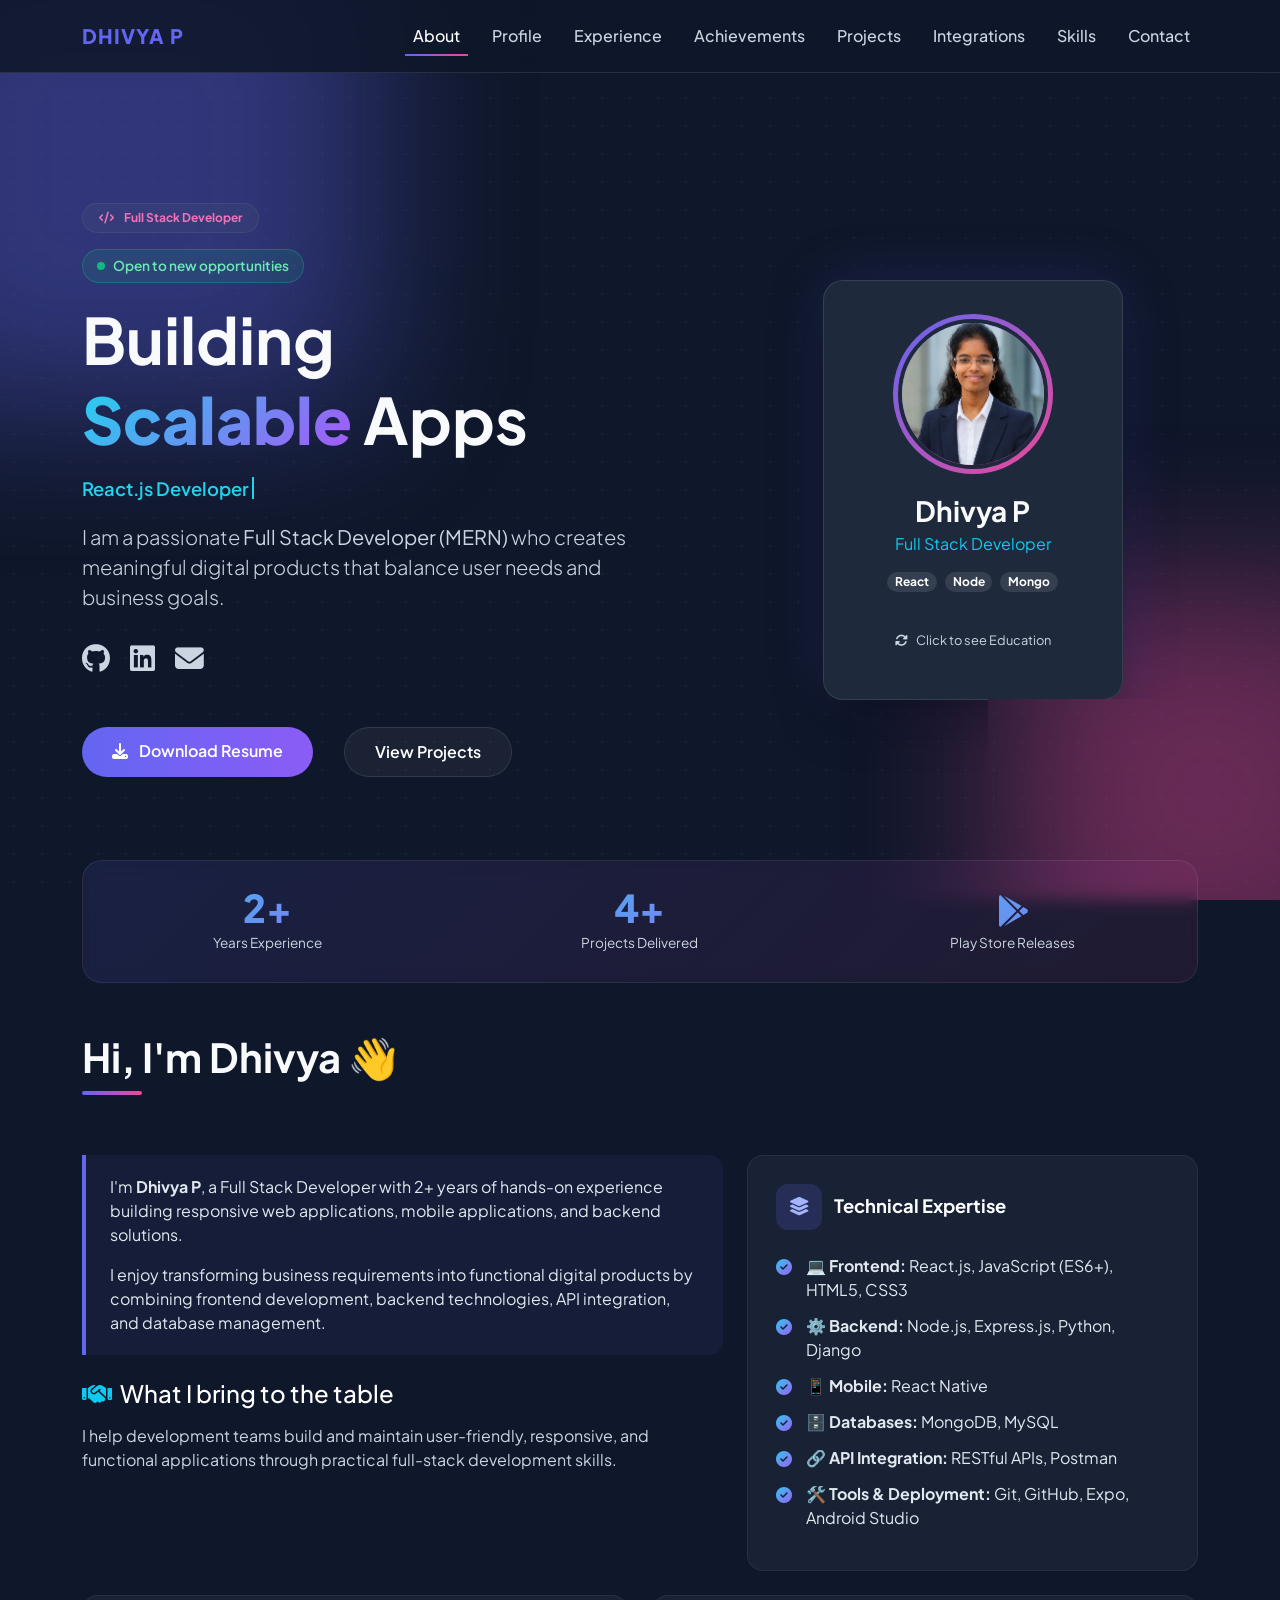
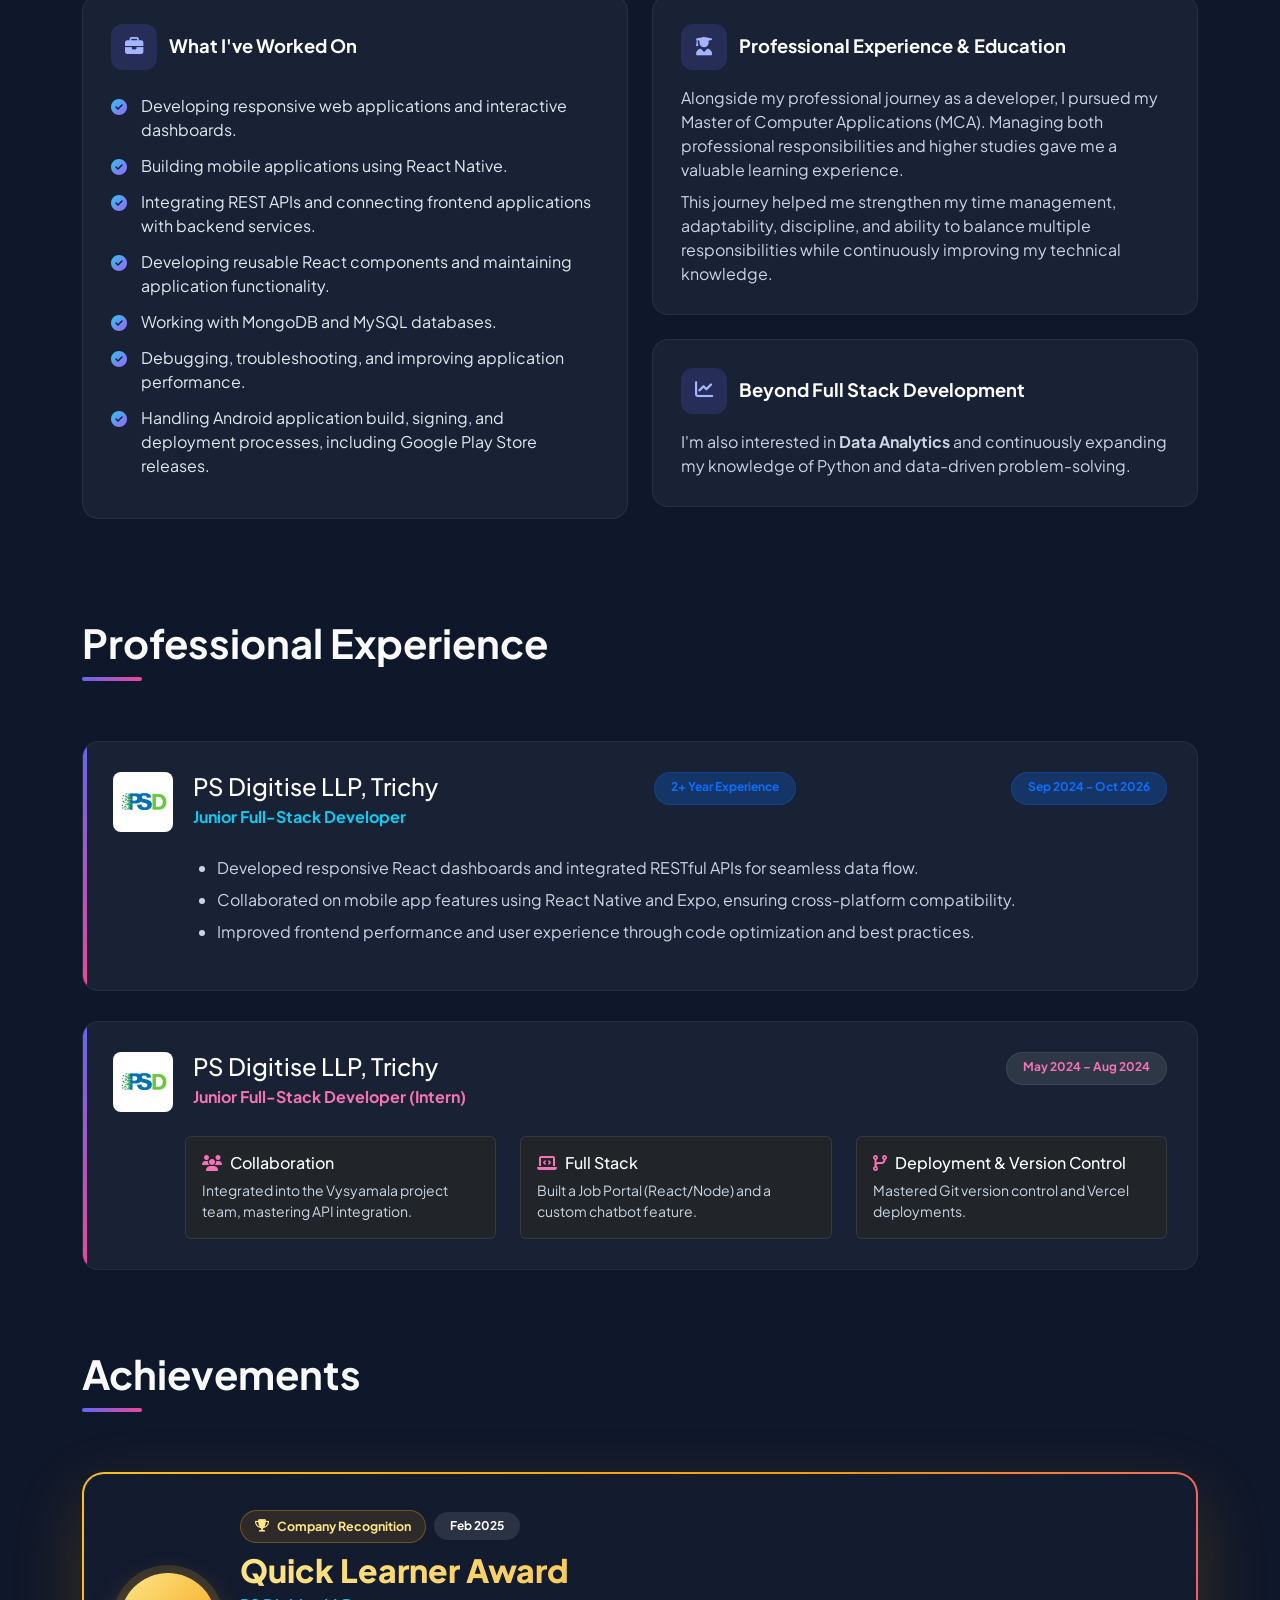
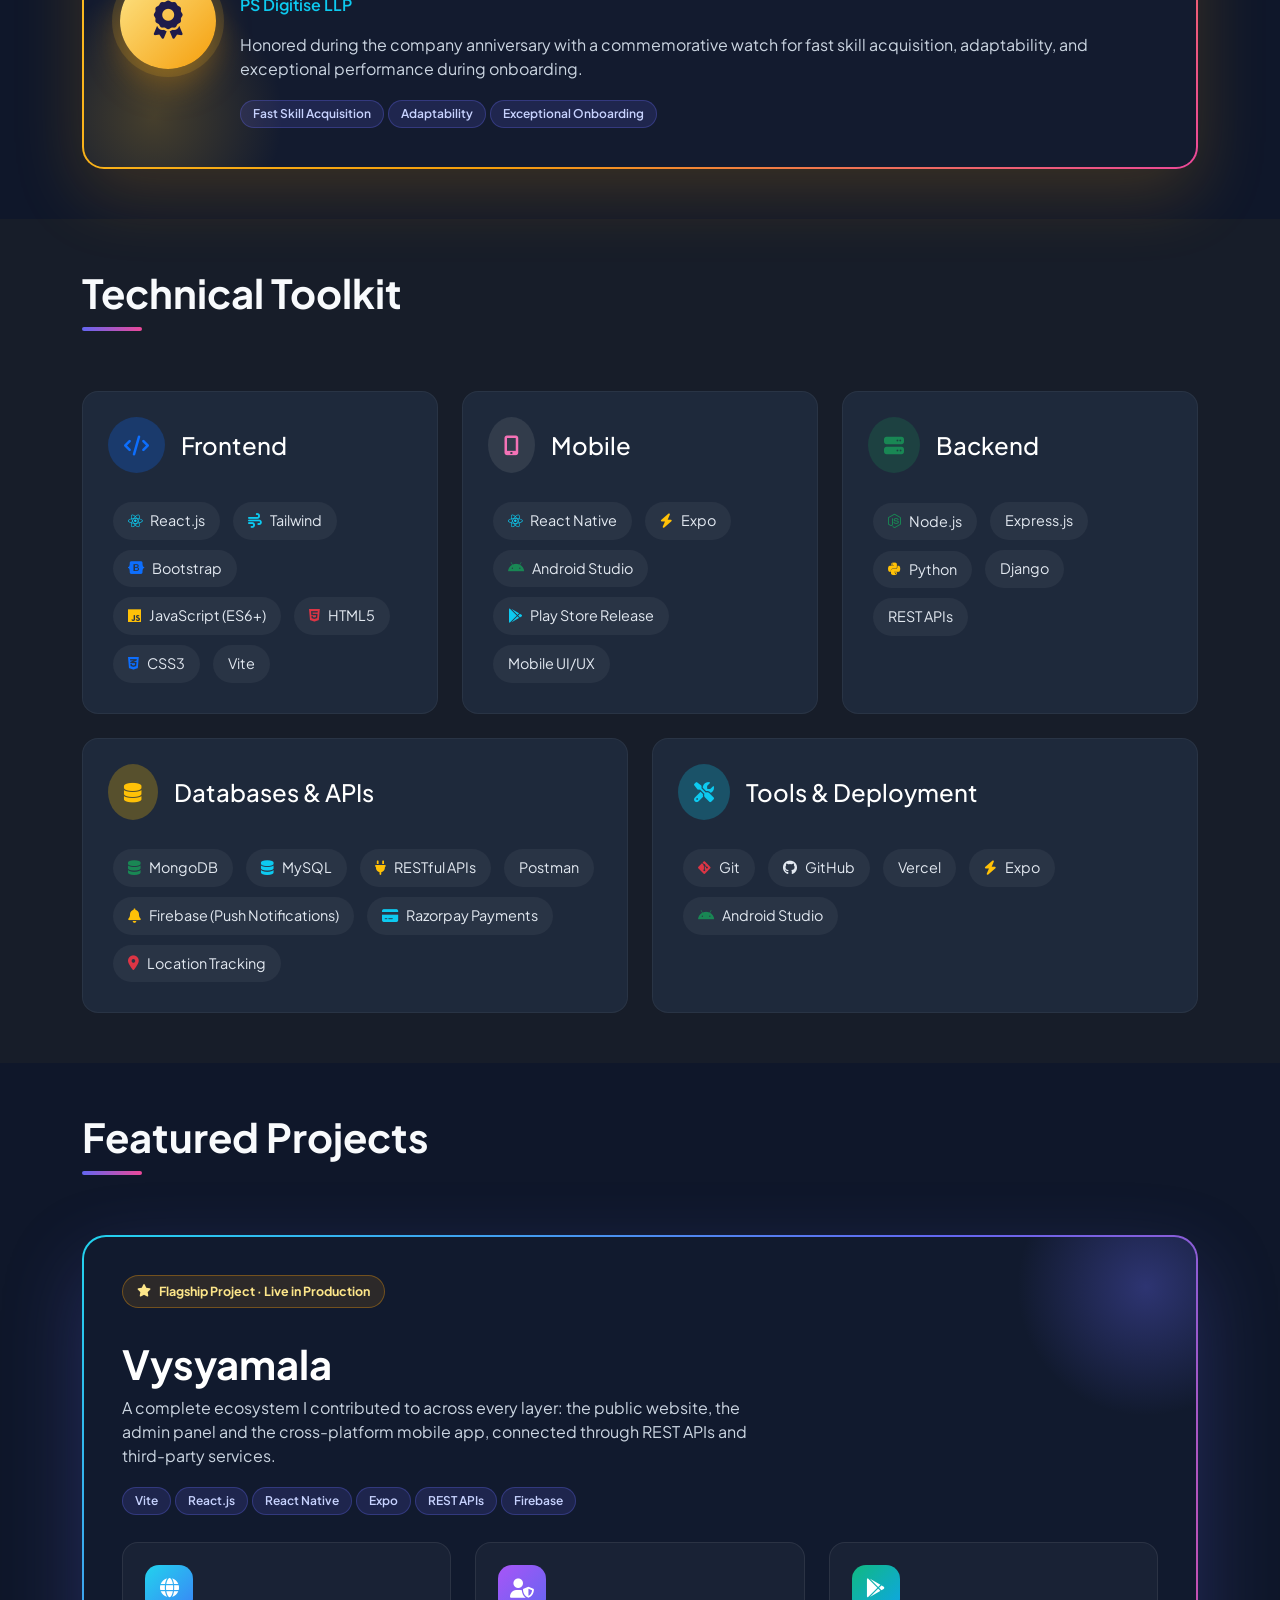
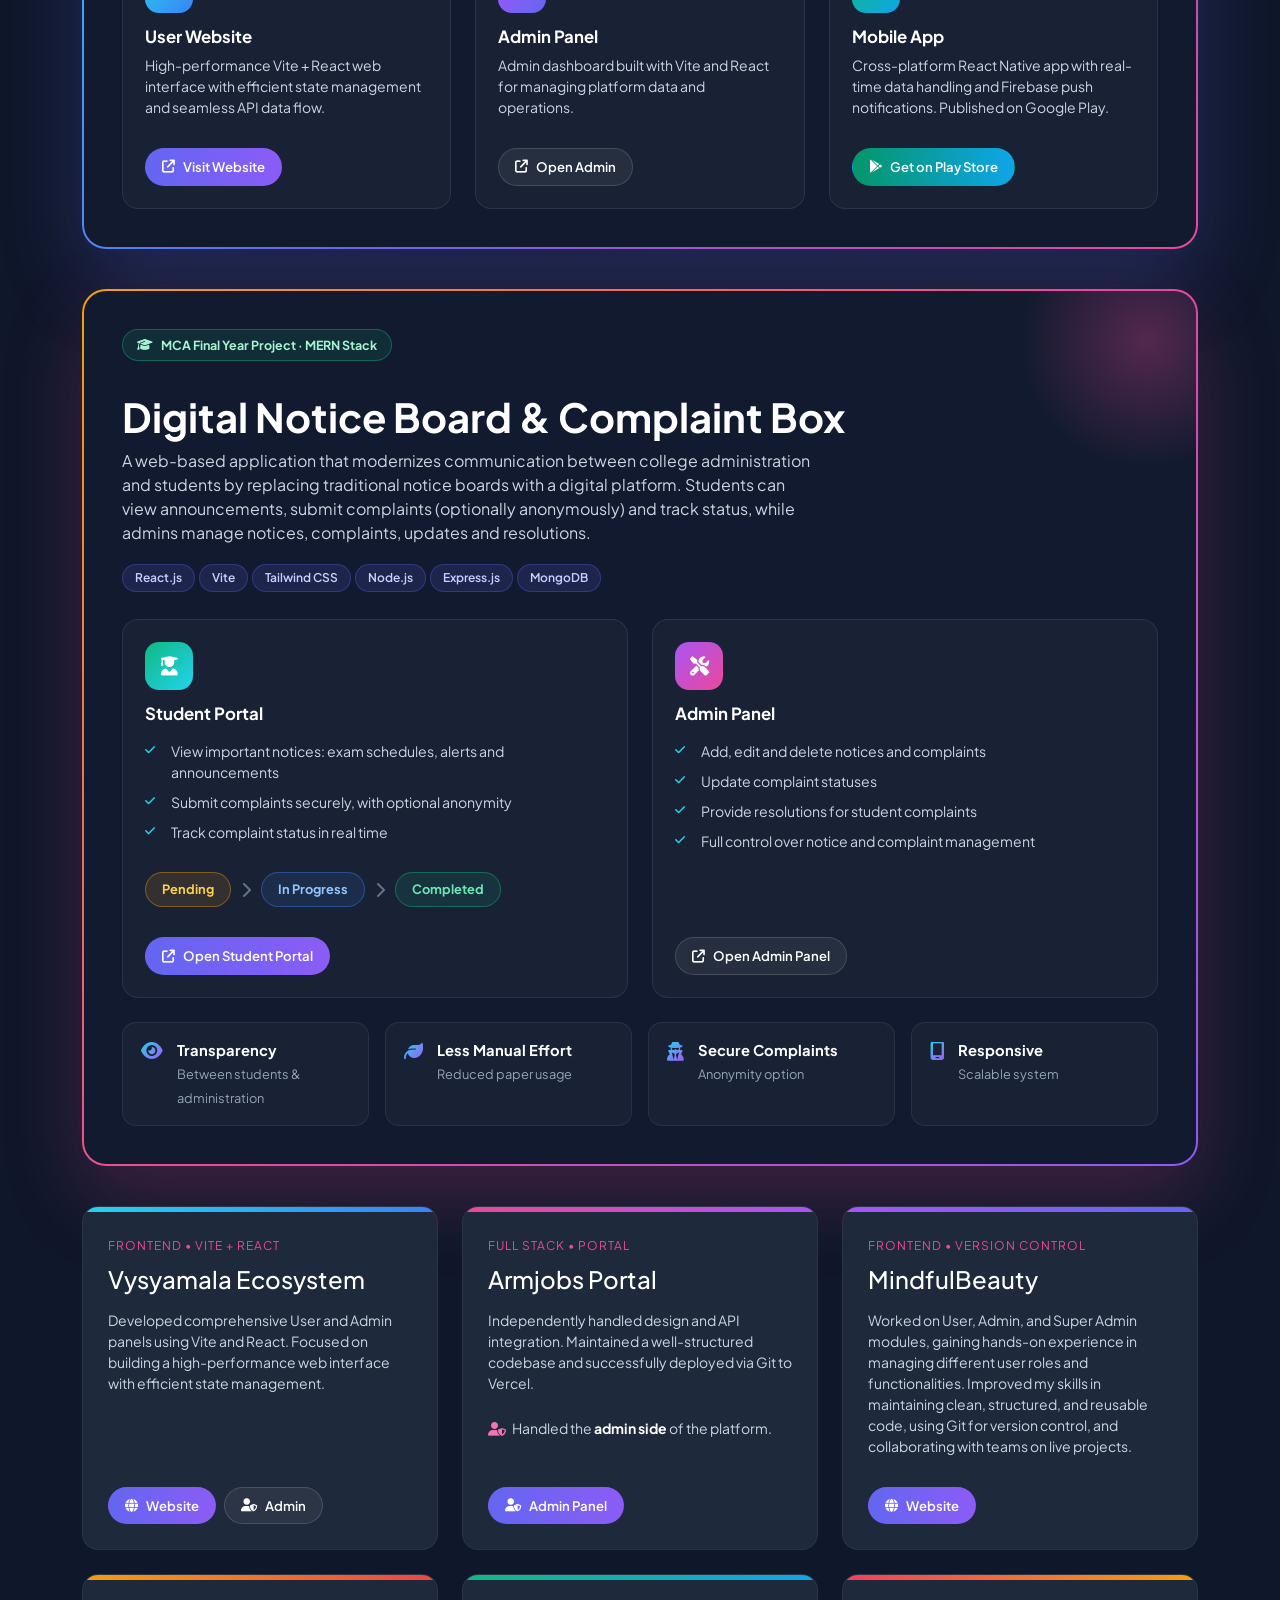
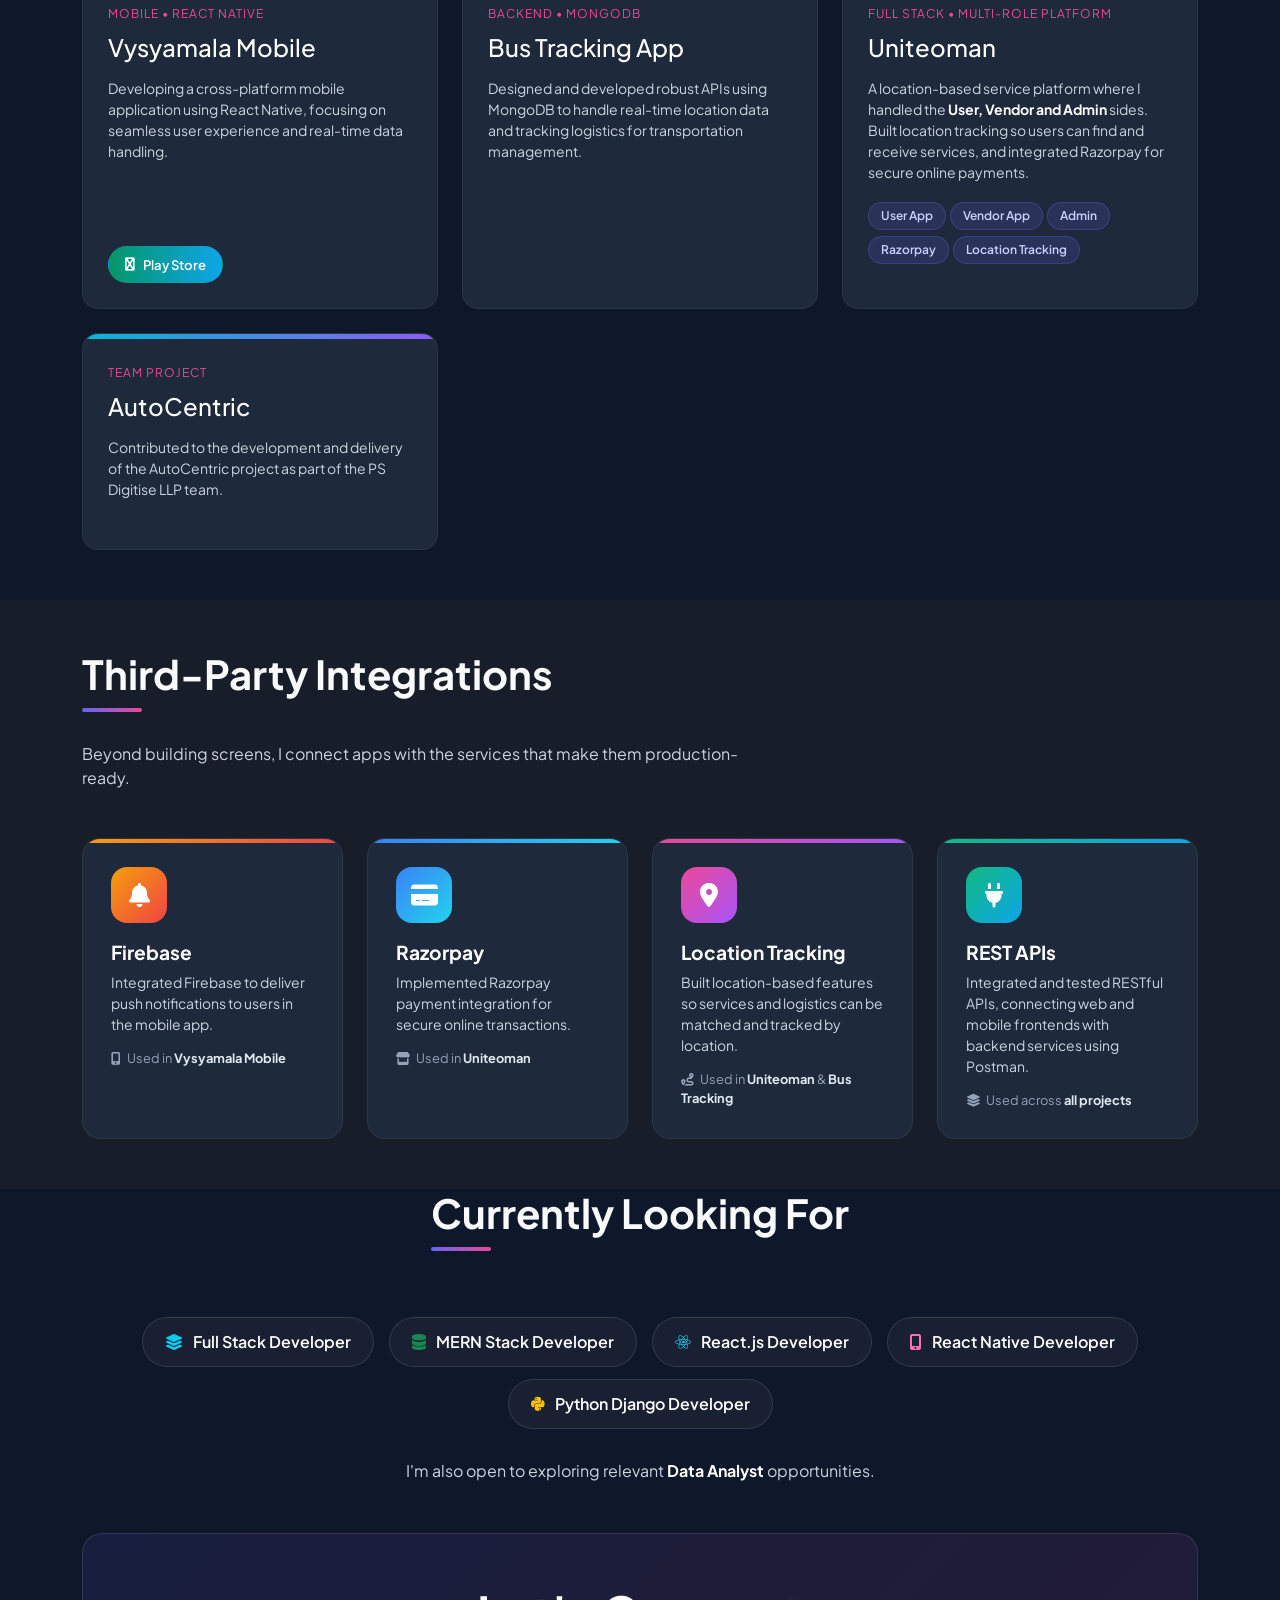
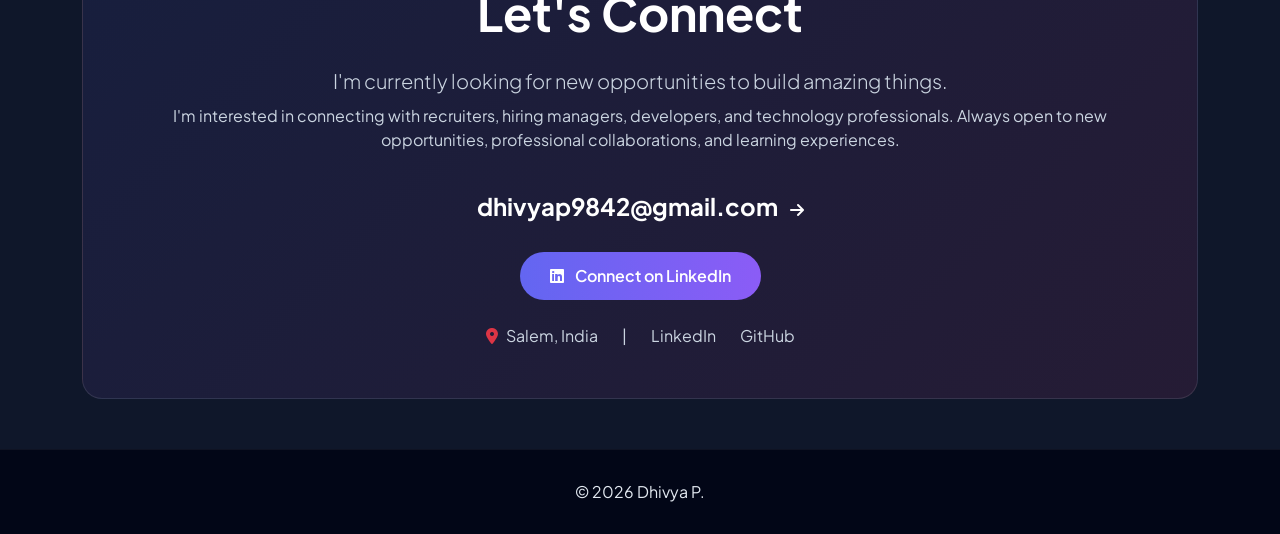
==== commit 740dd6a7: "updated section padding" ====
--- a/index.html
+++ b/index.html
@@ -317,7 +317,7 @@
         .stat-label { color: #cbd5e1; font-size: .85rem; margin-top: 6px; }
 
         /* --- Sections --- */
-        .section-padding { padding: 100px 0; }
+        .section-padding { padding: 50px 0; }
         .section-title {
             font-size: 2.5rem;
             font-weight: 700;
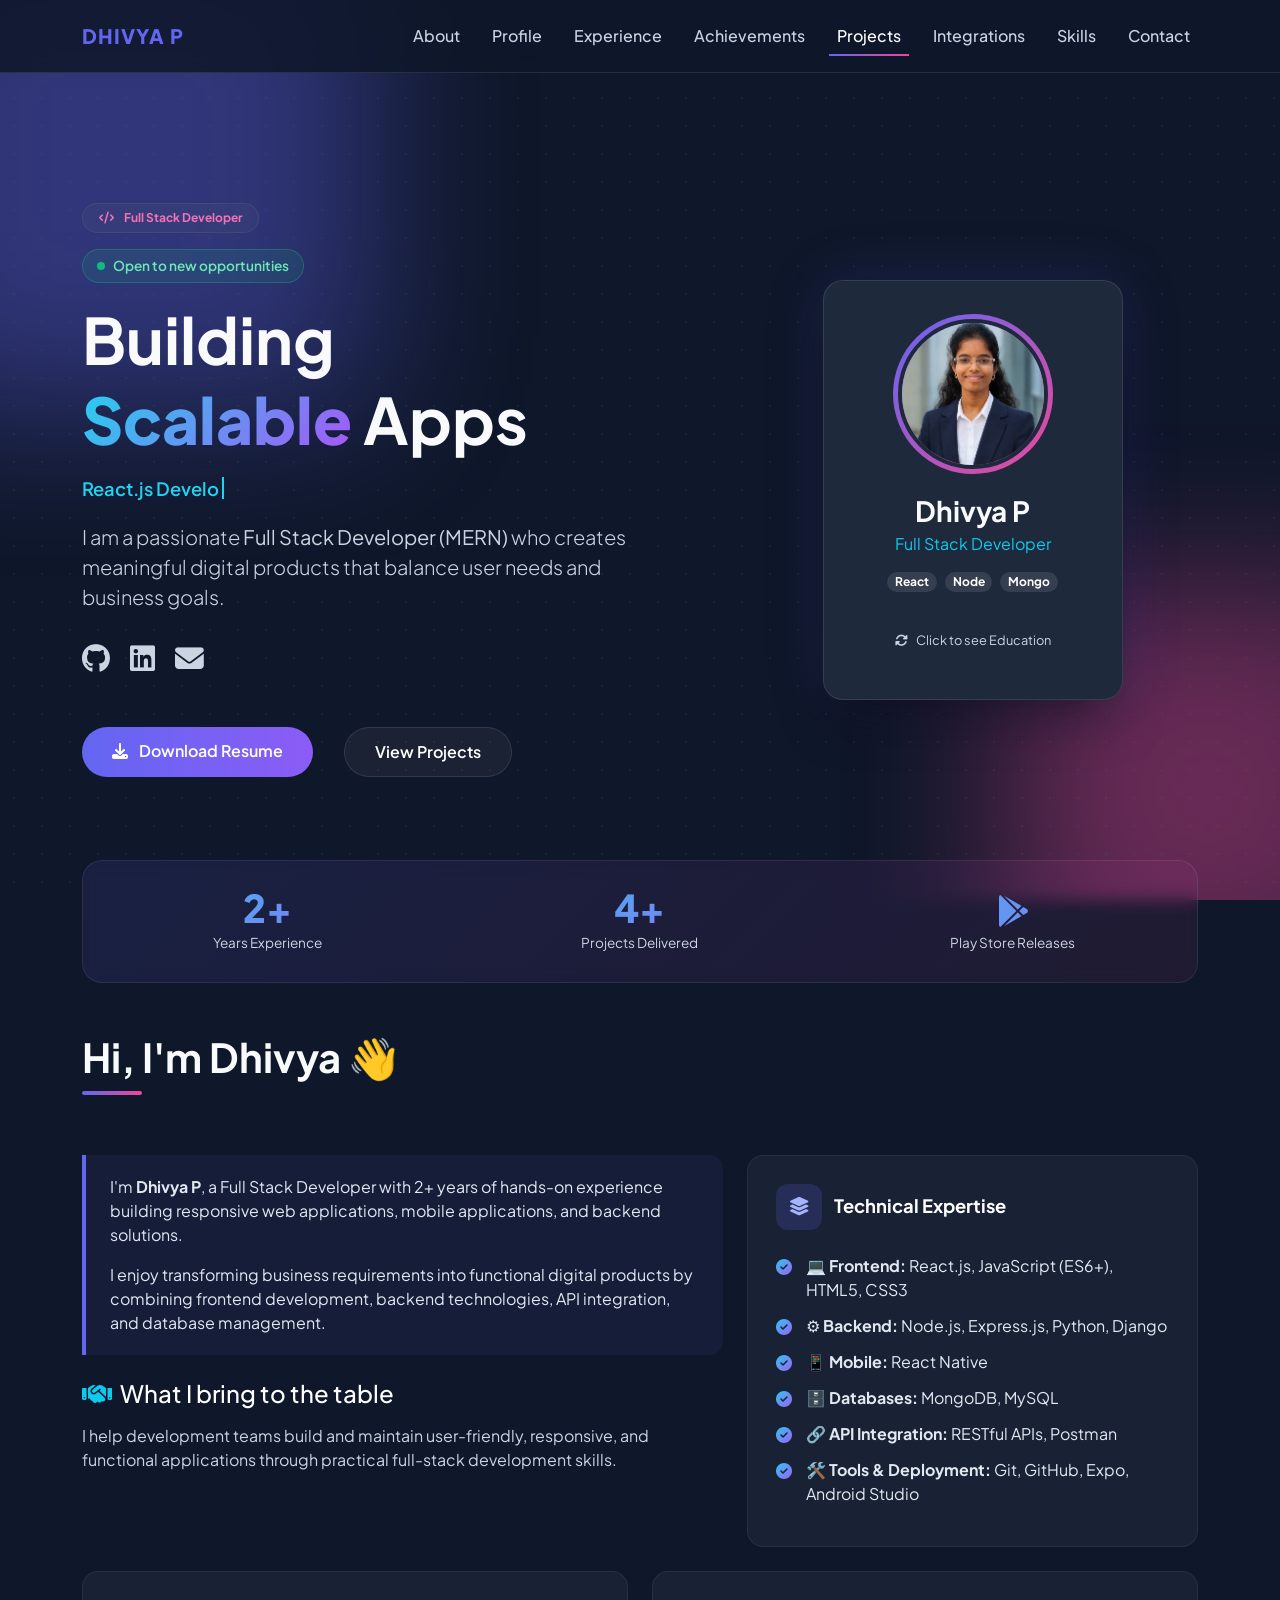
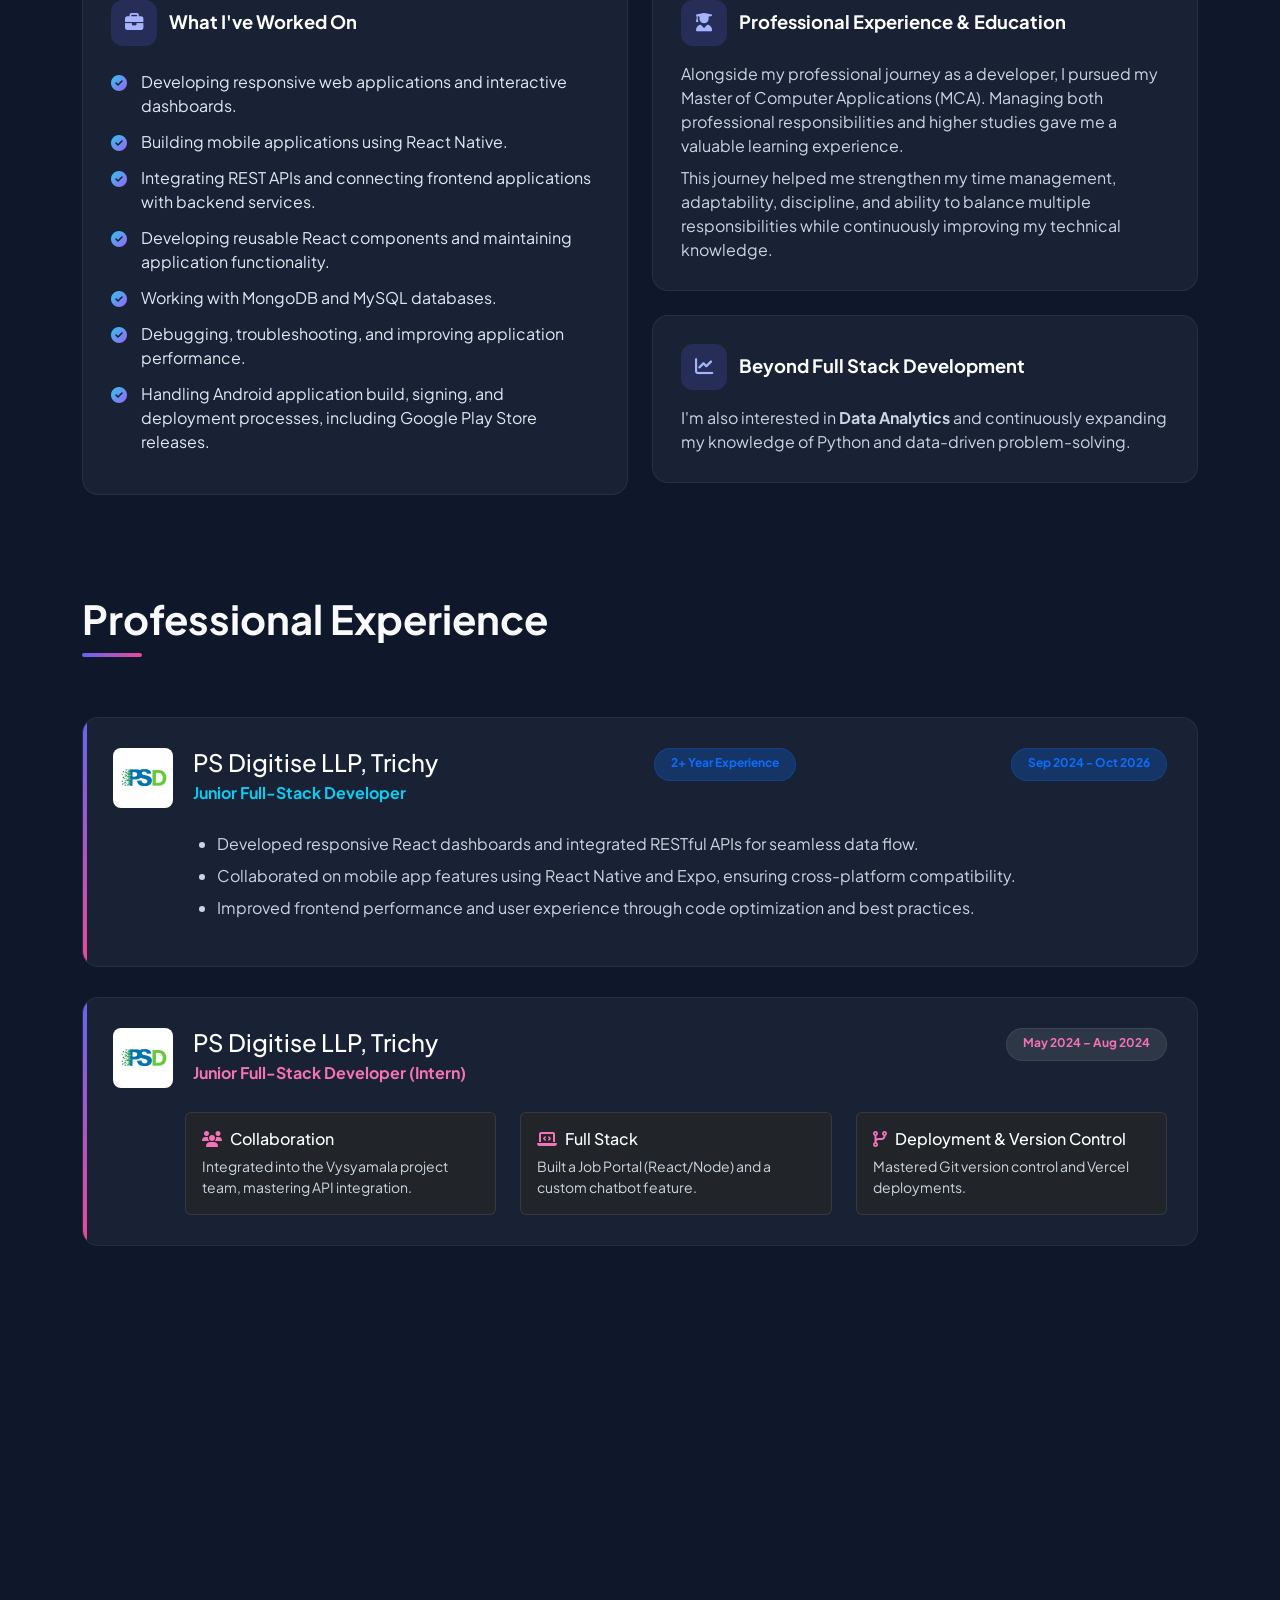
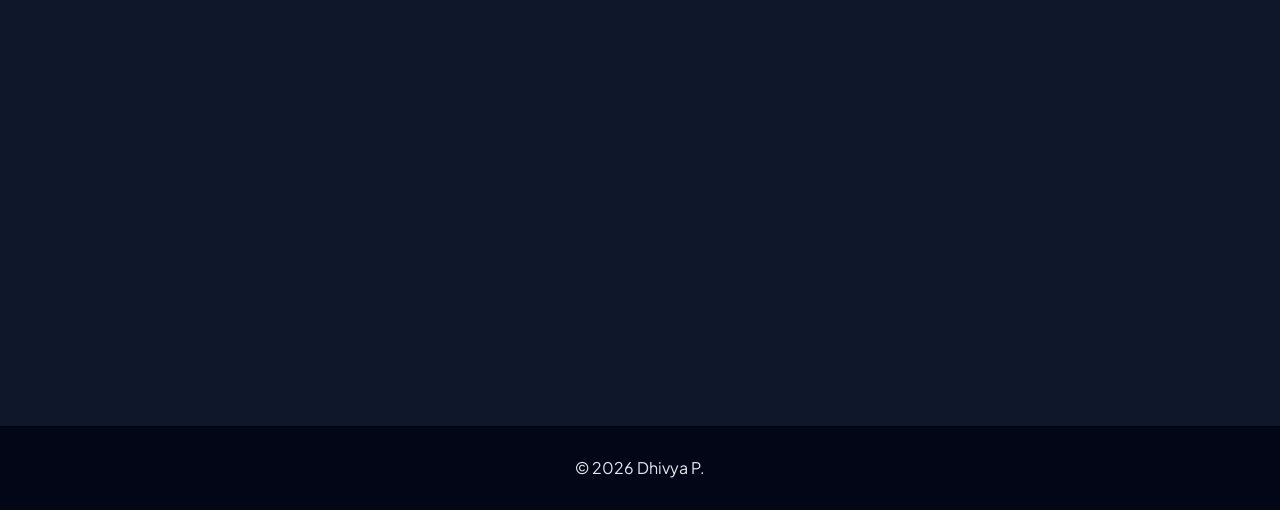
==== commit 8c071e9d: "optimised" ====
--- a/index.html
+++ b/index.html
@@ -11,23 +11,27 @@
         content="Portfolio of Dhivya P, a Full Stack Developer specializing in React.js, Node.js, and Mobile App Development. Explore projects like Vysyamala and Armjobs.">
     <meta name="keywords"
         content="Full Stack Developer, React Developer, Dhivya P, Web Development Portfolio, Software Engineer Trichy, React Native Developer, Junior React Developer, Junior Full Stack Developer, MERN Stack Developer, Python Django Developer, Vysyamala Project, Armjobs Project, Dhivya Portfolio, Dhivya Resume, Dhivya Contact">
+    <meta name="author" content="Dhivya P">
     <meta name="theme-color" content="#0f172a">
-    <meta name="robots" content="index, follow">
+    <meta name="color-scheme" content="dark">
+    <meta name="robots" content="index, follow, max-image-preview:large">
     <link rel="canonical" href="https://dhivya-portfolio-iota-five.vercel.app/">
 
     <meta property="og:type" content="website">
+    <meta property="og:site_name" content="Dhivya P Portfolio">
     <meta property="og:url" content="https://dhivya-portfolio-iota-five.vercel.app/">
     <meta property="og:title" content="Dhivya Full Stack Developer | Portfolio | MERN stack">
     <meta property="og:description"
         content="Software Engineer at PS Digitise LLP specializing in React, Node.js, and Mobile Apps.">
     <meta property="og:image" content="https://dhivya-portfolio-iota-five.vercel.app/Images/DhivyaP.jpg">
-
-    <meta property="twitter:card" content="summary_large_image">
-    <meta property="twitter:url" content="https://dhivya-portfolio-iota-five.vercel.app/">
-    <meta property="twitter:title" content="Dhivya Full Stack Developer Portfolio">
-    <meta property="twitter:description"
+    <meta property="og:image:alt" content="Dhivya P, Full Stack Developer">
+
+    <meta name="twitter:card" content="summary_large_image">
+    <meta name="twitter:url" content="https://dhivya-portfolio-iota-five.vercel.app/">
+    <meta name="twitter:title" content="Dhivya Full Stack Developer Portfolio">
+    <meta name="twitter:description"
         content="Software Engineer at PS Digitise LLP specializing in React, Node.js, and Mobile Apps.">
-    <meta property="twitter:image" content="https://dhivya-portfolio-iota-five.vercel.app/Images/DhivyaP.jpg">
+    <meta name="twitter:image" content="https://dhivya-portfolio-iota-five.vercel.app/Images/DhivyaP.jpg">
     <script type="application/ld+json">
     {
       "@context": "https://schema.org",
@@ -35,6 +39,8 @@
       "name": "Dhivya P",
       "jobTitle": "Full Stack Developer",
       "url": "https://dhivya-portfolio-iota-five.vercel.app/",
+      "image": "https://dhivya-portfolio-iota-five.vercel.app/Images/DhivyaP.jpg",
+      "worksFor": { "@type": "Organization", "name": "PS Digitise LLP" },
       "sameAs": [
         "https://github.com/Dhivya-Fullstackwebdevelopment",
         "https://www.linkedin.com/in/dhivya-p-466529230/"
@@ -43,598 +49,217 @@
     }
     </script>
 
+    <!-- Faster third-party connections -->
+    <link rel="preconnect" href="https://cdn.jsdelivr.net" crossorigin>
+    <link rel="preconnect" href="https://cdnjs.cloudflare.com" crossorigin>
+    <link rel="preconnect" href="https://fonts.googleapis.com">
+    <link rel="preconnect" href="https://fonts.gstatic.com" crossorigin>
+    <link rel="preload" as="image" href="Images/DhivyaP.jpg" fetchpriority="high">
+
     <link href="https://cdn.jsdelivr.net/npm/bootstrap@5.3.2/dist/css/bootstrap.min.css" rel="stylesheet">
+    <!-- display=swap: text shows immediately with fallback font -->
     <link href="https://fonts.googleapis.com/css2?family=Plus+Jakarta+Sans:wght@300;400;600;700;800&display=swap"
         rel="stylesheet">
     <link rel="stylesheet" href="https://cdnjs.cloudflare.com/ajax/libs/font-awesome/6.4.2/css/all.min.css">
-    <link href="https://unpkg.com/aos@2.3.1/dist/aos.css" rel="stylesheet">
+    <link href="https://cdn.jsdelivr.net/npm/aos@2.3.1/dist/aos.css" rel="stylesheet">
 
     <style>
-        :root {
-            --primary-color: #6366f1;
-            --secondary-color: #ec4899;
-            --dark-bg: #0f172a;
-            --card-bg: #1e293b;
-            --text-main: #f8fafc;
-            --text-muted: #cbd5e1;
-            --cyan: #22d3ee;
-            --violet: #a855f7;
-        }
-
-        html { scroll-behavior: smooth; }
-
-        body {
-            background-color: var(--dark-bg);
-            color: var(--text-main);
-            font-family: 'Plus Jakarta Sans', sans-serif;
-            overflow-x: hidden;
-        }
-
-        /* subtle dotted grid over whole page */
-        body::before {
-            content: '';
-            position: fixed;
-            inset: 0;
-            z-index: -2;
-            background-image: radial-gradient(rgba(255, 255, 255, 0.045) 1px, transparent 1px);
-            background-size: 28px 28px;
-            pointer-events: none;
-        }
-
-        .text-muted { color: #cbd5e1 !important; }
-        .text-secondary { color: #f472b6 !important; }
-        p { color: #e2e8f0; }
-
-        ::selection { background: var(--primary-color); color: #fff; }
-        :focus-visible { outline: 2px solid var(--cyan); outline-offset: 3px; }
-
-        ::-webkit-scrollbar { width: 10px; }
-        ::-webkit-scrollbar-track { background: var(--dark-bg); }
-        ::-webkit-scrollbar-thumb { background: #334155; border-radius: 5px; }
-        ::-webkit-scrollbar-thumb:hover { background: var(--primary-color); }
-
-        /* --- Scroll progress --- */
-        #progress {
-            position: fixed;
-            top: 0;
-            left: 0;
-            height: 3px;
-            width: 0;
-            z-index: 2000;
-            background: linear-gradient(90deg, var(--cyan), var(--primary-color), var(--secondary-color));
-        }
-
-        /* --- Navbar --- */
-        .navbar {
-            background: rgba(15, 23, 42, 0.85);
-            backdrop-filter: blur(10px);
-            border-bottom: 1px solid rgba(255, 255, 255, 0.1);
-            padding: 1rem 0;
-            transition: padding .3s, box-shadow .3s;
-        }
-        .navbar.scrolled { padding: .6rem 0; box-shadow: 0 10px 30px rgba(0, 0, 0, .35); }
-        .navbar-brand { font-weight: 800; letter-spacing: 1px; }
-        .navbar-toggler { border-color: rgba(255, 255, 255, .25); }
-        .navbar-toggler-icon { filter: invert(1); }
-
-        .nav-link {
-            color: #cbd5e1 !important;
-            font-weight: 500;
-            transition: color 0.3s ease;
-            position: relative;
-        }
-        .nav-link:hover, .nav-link.active { color: #fff !important; }
-        .nav-link::after {
-            content: '';
-            position: absolute;
-            width: 0;
-            height: 2px;
-            bottom: 0;
-            left: 0;
-            background: linear-gradient(90deg, var(--primary-color), var(--secondary-color));
-            transition: width 0.3s;
-        }
-        .nav-link:hover::after, .nav-link.active::after { width: 100%; }
-
-        /* --- Hero --- */
-        .hero-section {
-            min-height: 100vh;
-            display: flex;
-            align-items: center;
-            padding-top: 80px;
-            position: relative;
-            overflow: hidden;
-        }
-        .blob {
-            position: absolute;
-            filter: blur(80px);
-            z-index: -1;
-            opacity: 0.4;
-            animation: float 10s infinite ease-in-out;
-        }
-        .blob-1 { top: -10%; left: -10%; width: 500px; height: 500px; background: var(--primary-color); }
-        .blob-2 { bottom: -10%; right: -10%; width: 400px; height: 400px; background: var(--secondary-color); animation-delay: -5s; }
-        @keyframes float { 0%, 100% { transform: translateY(0); } 50% { transform: translateY(-30px); } }
-
-        .gradient-text {
-            background: linear-gradient(135deg, #22d3ee 0%, #a855f7 100%);
-            -webkit-background-clip: text;
-            background-clip: text;
-            -webkit-text-fill-color: transparent;
-            font-weight: 800;
-        }
-
-        .typed-line { min-height: 1.9rem; font-weight: 600; color: var(--cyan); font-size: 1.15rem; }
-        .typed-line .cursor {
-            display: inline-block;
-            width: 2px;
-            height: 1.2em;
-            background: var(--cyan);
-            margin-left: 3px;
-            vertical-align: -3px;
-            animation: blink 1s steps(1) infinite;
-        }
-        @keyframes blink { 50% { opacity: 0; } }
-
-        .open-pill {
-            display: inline-flex;
-            align-items: center;
-            gap: 8px;
-            padding: 6px 14px;
-            border-radius: 50px;
-            font-size: .85rem;
-            font-weight: 600;
-            background: rgba(16, 185, 129, .12);
-            border: 1px solid rgba(16, 185, 129, .35);
-            color: #6ee7b7;
-        }
-        .open-pill .dot {
-            width: 8px; height: 8px; border-radius: 50%;
-            background: #10b981;
-            box-shadow: 0 0 0 0 rgba(16, 185, 129, .7);
-            animation: pulse 2s infinite;
-        }
-        @keyframes pulse {
-            0% { box-shadow: 0 0 0 0 rgba(16, 185, 129, .6); }
-            70% { box-shadow: 0 0 0 10px rgba(16, 185, 129, 0); }
-            100% { box-shadow: 0 0 0 0 rgba(16, 185, 129, 0); }
-        }
-
-        .hero-btn-primary {
-            background: linear-gradient(90deg, var(--primary-color), #8b5cf6);
-            border: none;
-            color: white;
-            padding: 12px 30px;
-            border-radius: 50px;
-            font-weight: 600;
-            transition: transform 0.3s, box-shadow 0.3s;
-        }
-        .hero-btn-primary:hover { transform: translateY(-3px); box-shadow: 0 10px 20px rgba(99, 102, 241, 0.3); color: white; }
-
-        .hero-btn-secondary {
-            background: rgba(255, 255, 255, 0.05);
-            border: 1px solid rgba(255, 255, 255, 0.1);
-            color: white;
-            padding: 12px 30px;
-            border-radius: 50px;
-            font-weight: 600;
-            margin-left: 15px;
-            transition: all 0.3s;
-        }
-        .hero-btn-secondary:hover { background: rgba(255, 255, 255, 0.1); color: white; }
-        @media (max-width: 575px) { .hero-btn-secondary { margin-left: 0; } }
-
-        .social-icon {
-            font-size: 1.8rem;
-            color: #cbd5e1;
-            margin-right: 20px;
-            transition: color 0.3s, transform 0.3s;
-        }
-        .social-icon:hover { color: var(--primary-color); transform: scale(1.1); }
-
-        /* --- Flip Card --- */
-        .flip-card {
-            background-color: transparent;
-            width: 300px;
-            height: 420px;
-            perspective: 1000px;
-            margin: 0 auto;
-            cursor: pointer;
-        }
-        .flip-card-inner {
-            position: relative;
-            width: 100%;
-            height: 100%;
-            text-align: center;
-            transition: transform 0.8s cubic-bezier(0.175, 0.885, 0.32, 1.275);
-            transform-style: preserve-3d;
-        }
-        .flip-card.flipped .flip-card-inner { transform: rotateY(180deg); }
-        .flip-card-front, .flip-card-back {
-            position: absolute;
-            width: 100%;
-            height: 100%;
-            -webkit-backface-visibility: hidden;
-            backface-visibility: hidden;
-            border-radius: 20px;
-            overflow: hidden;
-            box-shadow: 0 25px 50px -12px rgba(0, 0, 0, 0.5), 0 0 60px rgba(99, 102, 241, .18);
-            border: 1px solid rgba(255, 255, 255, 0.1);
-        }
-        .flip-card-front {
-            background: var(--card-bg);
-            display: flex;
-            flex-direction: column;
-            align-items: center;
-            justify-content: center;
-            padding: 20px;
-        }
-        .flip-card-back {
-            background: linear-gradient(135deg, #1e1b4b 0%, #312e81 100%);
-            color: white;
-            transform: rotateY(180deg);
-            display: flex;
-            flex-direction: column;
-            justify-content: center;
-            padding: 30px;
-        }
-        .profile-img-container {
-            width: 160px;
-            height: 160px;
-            border-radius: 50%;
-            padding: 5px;
-            background: linear-gradient(135deg, var(--primary-color), var(--secondary-color));
-            margin-bottom: 20px;
-            animation: ring 8s linear infinite;
-        }
-        @keyframes ring { 0%, 100% { filter: hue-rotate(0deg); } 50% { filter: hue-rotate(40deg); } }
-        .profile-img {
-            width: 100%;
-            height: 100%;
-            object-fit: cover;
-            border-radius: 50%;
-            border: 4px solid var(--card-bg);
-        }
-        .click-hint { font-size: 0.8rem; color: #cbd5e1; margin-top: 15px; animation: bounce 2s infinite; }
-        @keyframes bounce {
-            0%, 20%, 50%, 80%, 100% { transform: translateY(0); }
-            40% { transform: translateY(-5px); }
-            60% { transform: translateY(-3px); }
-        }
-
-        /* --- Stats strip --- */
-        .stats-strip {
-            background: linear-gradient(135deg, rgba(99, 102, 241, .12), rgba(236, 72, 153, .08));
-            border: 1px solid rgba(255, 255, 255, .08);
-            border-radius: 20px;
-            padding: 28px 10px;
-            margin-top: -40px;
-            position: relative;
-            z-index: 2;
-            backdrop-filter: blur(8px);
-        }
-        .stat-num { font-size: 2.4rem; font-weight: 800; line-height: 1; }
-        .stat-label { color: #cbd5e1; font-size: .85rem; margin-top: 6px; }
-
-        /* --- Sections --- */
-        .section-padding { padding: 50px 0; }
-        .section-title {
-            font-size: 2.5rem;
-            font-weight: 700;
-            margin-bottom: 60px;
-            position: relative;
-            display: inline-block;
-        }
-        .section-title::after {
-            content: '';
-            display: block;
-            width: 60px;
-            height: 4px;
-            background: linear-gradient(90deg, var(--primary-color), var(--secondary-color));
-            margin-top: 10px;
-            border-radius: 2px;
-        }
-
-        /* --- Profile / Highlights --- */
-        .glass {
-            background: rgba(30, 41, 59, .7);
-            border: 1px solid rgba(255, 255, 255, .06);
-            border-radius: 16px;
-            padding: 28px;
-            height: 100%;
-            transition: all .3s;
-        }
-        .glass:hover { border-color: rgba(99, 102, 241, .4); transform: translateY(-4px); box-shadow: 0 20px 40px rgba(0, 0, 0, .35); }
-        .glass h4 { color: #fff; font-size: 1.15rem; font-weight: 700; }
-        .icon-bubble {
-            width: 46px; height: 46px;
-            display: inline-flex; align-items: center; justify-content: center;
-            border-radius: 12px;
-            background: rgba(99, 102, 241, .18);
-            color: #a5b4fc;
-            margin-right: 12px;
-        }
-        .check-list { list-style: none; padding: 0; margin: 0; }
-        .check-list li { position: relative; padding-left: 30px; margin-bottom: 12px; color: #e2e8f0; }
-        .check-list li::before {
-            content: '\f058';
-            font-family: 'Font Awesome 6 Free';
-            font-weight: 900;
-            position: absolute;
-            left: 0;
-            top: 1px;
-            background: linear-gradient(135deg, var(--cyan), var(--violet));
-            -webkit-background-clip: text;
-            background-clip: text;
-            -webkit-text-fill-color: transparent;
-        }
-        .quote-box {
-            border-left: 4px solid var(--primary-color);
-            background: rgba(99, 102, 241, .08);
-            border-radius: 0 14px 14px 0;
-            padding: 20px 24px;
-        }
-
-        /* --- Experience --- */
-        .exp-card {
-            background: rgba(30, 41, 59, 0.7);
-            border: 1px solid rgba(255, 255, 255, 0.05);
-            border-radius: 16px;
-            padding: 30px;
-            margin-bottom: 30px;
-            transition: all 0.3s;
-            position: relative;
-            overflow: hidden;
-        }
-        .exp-card::before {
-            content: '';
-            position: absolute;
-            top: 0; left: 0;
-            width: 4px; height: 100%;
-            background: linear-gradient(180deg, var(--primary-color), var(--secondary-color));
-        }
-        .exp-card:hover {
-            background: rgba(30, 41, 59, 1);
-            transform: translateY(-5px);
-            box-shadow: 0 20px 40px rgba(0, 0, 0, 0.4);
-            border-color: rgba(99, 102, 241, 0.3);
-        }
-        .company-logo {
-            width: 60px; height: 60px;
-            object-fit: contain;
-            background: white;
-            border-radius: 8px;
-            padding: 5px;
-            margin-right: 20px;
-        }
-
-        /* --- Skills --- */
-        .skill-card {
-            background: var(--card-bg);
-            border-radius: 16px;
-            padding: 25px;
-            height: 100%;
-            border: 1px solid rgba(255, 255, 255, 0.05);
-            transition: all 0.3s;
-        }
-        .skill-card:hover { transform: translateY(-5px); border-color: var(--secondary-color); box-shadow: 0 20px 40px rgba(0, 0, 0, .35); }
-        .skill-tag {
-            background: rgba(255, 255, 255, 0.05);
-            padding: 8px 15px;
-            border-radius: 20px;
-            font-size: 0.9rem;
-            display: inline-flex;
-            align-items: center;
-            gap: 8px;
-            margin: 5px;
-            transition: background 0.2s, transform .2s;
-            color: #e2e8f0;
-        }
-        .skill-tag:hover { background: rgba(99, 102, 241, 0.25); color: white; transform: translateY(-2px); }
-
-        /* --- Projects --- */
-        .project-card {
-            background: var(--card-bg);
-            border-radius: 16px;
-            overflow: hidden;
-            height: 100%;
-            border: 1px solid rgba(255, 255, 255, 0.05);
-            transition: all 0.3s;
-            display: flex;
-            flex-direction: column;
-        }
-        .project-card:hover { transform: translateY(-10px); box-shadow: 0 20px 40px rgba(0, 0, 0, 0.4); border-color: rgba(99, 102, 241, .35); }
-        .project-card-body { padding: 25px; flex-grow: 1; display: flex; flex-direction: column; }
-        .project-badge {
-            font-size: 0.75rem;
-            text-transform: uppercase;
-            letter-spacing: 1px;
-            color: var(--secondary-color);
-            margin-bottom: 10px;
-            display: block;
-        }
-
-        /* --- Roles --- */
-        .role-chip {
-            display: inline-flex;
-            align-items: center;
-            gap: 10px;
-            padding: 12px 22px;
-            margin: 6px;
-            border-radius: 50px;
-            font-weight: 600;
-            color: #fff;
-            background: rgba(255, 255, 255, .04);
-            border: 1px solid rgba(255, 255, 255, .12);
-            transition: all .3s;
-        }
-        .role-chip:hover {
-            background: linear-gradient(90deg, rgba(99, 102, 241, .35), rgba(236, 72, 153, .3));
-            border-color: transparent;
-            transform: translateY(-3px);
-        }
-
-        /* --- Contact --- */
-        .contact-box {
-            background: linear-gradient(135deg, rgba(99, 102, 241, 0.1) 0%, rgba(236, 72, 153, 0.1) 100%);
-            border: 1px solid rgba(255, 255, 255, 0.1);
-            border-radius: 20px;
-            padding: 50px;
-            text-align: center;
-        }
-        .email-link {
-            font-size: 1.5rem;
-            font-weight: 700;
-            color: white;
-            text-decoration: none;
-            position: relative;
-            display: inline-block;
-            margin: 20px 0;
-            word-break: break-all;
-        }
-        .email-link:hover { color: var(--primary-color); }
-        .hover-white:hover { color: #fff !important; }
-        .hash-tag { color: #94a3b8; font-size: .85rem; margin: 0 6px; display: inline-block; }
-
-        footer { background: #020617; padding: 30px 0; border-top: 1px solid rgba(255, 255, 255, 0.05); }
-
-        /* --- Back to top --- */
-        #toTop {
-            position: fixed;
-            right: 22px; bottom: 22px;
-            width: 46px; height: 46px;
-            border: 0; border-radius: 50%;
-            color: #fff;
-            background: linear-gradient(135deg, var(--primary-color), var(--secondary-color));
-            box-shadow: 0 10px 25px rgba(99, 102, 241, .4);
-            opacity: 0; visibility: hidden;
-            transform: translateY(10px);
-            transition: all .3s;
-            z-index: 1500;
-        }
-        #toTop.show { opacity: 1; visibility: visible; transform: none; }
-
-        /* --- Vysyamala spotlight --- */
-        .spot {
-            position: relative;
-            border-radius: 24px;
-            padding: 2px;
-            margin-bottom: 40px;
-            background: linear-gradient(135deg, var(--cyan), var(--primary-color), var(--secondary-color));
-            box-shadow: 0 30px 80px rgba(99, 102, 241, .25);
-        }
-        .spot-inner { background: #111a2e; border-radius: 22px; padding: 38px; position: relative; overflow: hidden; }
-        .spot-inner::after {
-            content: ''; position: absolute; right: -80px; top: -80px; width: 260px; height: 260px;
-            background: radial-gradient(circle, rgba(99, 102, 241, .35), transparent 70%); pointer-events: none;
-        }
-        .spot-tag {
-            display: inline-flex; align-items: center; gap: 8px; font-size: .78rem; font-weight: 700;
-            padding: 6px 14px; border-radius: 50px; color: #fde68a;
-            background: rgba(245, 158, 11, .12); border: 1px solid rgba(245, 158, 11, .35);
-        }
-        .spot-panel {
-            height: 100%; padding: 22px; border-radius: 16px; position: relative;
-            background: rgba(255, 255, 255, .035); border: 1px solid rgba(255, 255, 255, .08);
-            display: flex; flex-direction: column; transition: all .3s;
-        }
-        .spot-panel:hover { transform: translateY(-5px); border-color: rgba(34, 211, 238, .45); background: rgba(255, 255, 255, .06); }
-        .spot-panel h5 { color: #fff; font-weight: 700; font-size: 1.05rem; }
-        .spot-ico {
-            width: 48px; height: 48px; border-radius: 14px; display: inline-flex; align-items: center;
-            justify-content: center; font-size: 1.2rem; margin-bottom: 14px; color: #fff;
-        }
-        .tech-pill {
-            display: inline-block; font-size: .75rem; font-weight: 600; padding: 4px 12px; margin: 3px 4px 3px 0;
-            border-radius: 50px; color: #c7d2fe; background: rgba(99, 102, 241, .16); border: 1px solid rgba(99, 102, 241, .3);
-        }
-        .proj-links { margin-top: auto; padding-top: 6px; }
-        .proj-link {
-            display: inline-flex; align-items: center; gap: 8px; font-size: .82rem; font-weight: 600;
-            padding: 8px 16px; border-radius: 50px; text-decoration: none; color: #fff;
-            background: rgba(255, 255, 255, .06); border: 1px solid rgba(255, 255, 255, .14); transition: all .25s;
-        }
-        .proj-link:hover { color: #fff; background: linear-gradient(90deg, var(--primary-color), var(--secondary-color)); border-color: transparent; transform: translateY(-2px); }
-        .proj-link.solid { background: linear-gradient(90deg, var(--primary-color), #8b5cf6); border-color: transparent; }
-        .proj-link.play { background: linear-gradient(90deg, #059669, #0ea5e9); border-color: transparent; }
-
-        /* --- Integrations --- */
-        .int-card {
-            height: 100%; padding: 28px; border-radius: 18px; position: relative; overflow: hidden;
-            background: var(--card-bg); border: 1px solid rgba(255, 255, 255, .06); transition: all .3s;
-        }
-        .int-card::before { content: ''; position: absolute; inset: 0 0 auto 0; height: 4px; background: var(--accent, var(--primary-color)); }
-        .int-card:hover { transform: translateY(-8px); box-shadow: 0 25px 50px rgba(0, 0, 0, .4); border-color: rgba(255, 255, 255, .18); }
-        .int-ico {
-            width: 56px; height: 56px; border-radius: 16px; display: flex; align-items: center; justify-content: center;
-            font-size: 1.5rem; color: #fff; margin-bottom: 18px; background: var(--accent, var(--primary-color));
-        }
-        .int-card h4 { color: #fff; font-weight: 700; font-size: 1.2rem; }
-        .int-used { font-size: .8rem; color: #94a3b8; margin-top: 14px; }
-        .int-used strong { color: #e2e8f0; }
-
-        /* --- MCA project extras --- */
-        .spot.alt { background: linear-gradient(135deg, #f59e0b, #ec4899, #8b5cf6); box-shadow: 0 30px 80px rgba(236, 72, 153, .22); }
-        .spot.alt .spot-inner::after { background: radial-gradient(circle, rgba(236, 72, 153, .3), transparent 70%); }
-        .spot-tag.edu { color: #a7f3d0; background: rgba(16, 185, 129, .12); border-color: rgba(16, 185, 129, .4); }
-        .mini-list { list-style: none; padding: 0; margin: 0 0 20px; }
-        .mini-list li { position: relative; padding-left: 26px; margin-bottom: 9px; font-size: .88rem; color: #cbd5e1; }
-        .mini-list li::before {
-            content: '\f00c'; font-family: 'Font Awesome 6 Free'; font-weight: 900; position: absolute; left: 0; top: 1px;
-            font-size: .72rem; color: #22d3ee;
-        }
-        .status-flow { display: flex; flex-wrap: wrap; align-items: center; gap: 10px; }
-        .status-pill { font-size: .8rem; font-weight: 700; padding: 7px 16px; border-radius: 50px; border: 1px solid; }
-        .status-pill.pending { color: #fcd34d; background: rgba(245, 158, 11, .12); border-color: rgba(245, 158, 11, .4); }
-        .status-pill.working { color: #93c5fd; background: rgba(59, 130, 246, .12); border-color: rgba(59, 130, 246, .4); }
-        .status-pill.done { color: #6ee7b7; background: rgba(16, 185, 129, .12); border-color: rgba(16, 185, 129, .4); }
-        .status-arrow { color: #64748b; }
-        .hl-item {
-            height: 100%; display: flex; gap: 14px; align-items: flex-start; padding: 16px 18px; border-radius: 14px;
-            background: rgba(255, 255, 255, .035); border: 1px solid rgba(255, 255, 255, .07); transition: all .3s;
-        }
-        .hl-item:hover { transform: translateY(-4px); border-color: rgba(236, 72, 153, .4); }
-        .hl-item i { font-size: 1.2rem; margin-top: 3px; background: linear-gradient(135deg, #22d3ee, #a855f7); -webkit-background-clip: text; background-clip: text; -webkit-text-fill-color: transparent; }
-        .hl-item strong { display: block; color: #fff; font-size: .92rem; }
-        .hl-item span { color: #94a3b8; font-size: .8rem; }
-
-        /* --- Achievement --- */
-        .award-card {
-            position: relative; overflow: hidden; border-radius: 22px; padding: 2px;
-            background: linear-gradient(135deg, #fbbf24, #f59e0b, #ec4899);
-            box-shadow: 0 25px 70px rgba(245, 158, 11, .2);
-        }
-        .award-inner { background: #131b2f; border-radius: 20px; padding: 36px; position: relative; overflow: hidden; }
-        .award-inner::before {
-            content: ''; position: absolute; left: -60px; bottom: -80px; width: 260px; height: 260px;
-            background: radial-gradient(circle, rgba(251, 191, 36, .22), transparent 70%); pointer-events: none;
-        }
-        .award-medal {
-            width: 96px; height: 96px; border-radius: 50%; display: flex; align-items: center; justify-content: center;
-            font-size: 2.4rem; color: #1e1b4b; background: linear-gradient(135deg, #fde68a, #f59e0b);
-            box-shadow: 0 0 0 8px rgba(251, 191, 36, .14), 0 15px 35px rgba(245, 158, 11, .4);
-            animation: ring 8s linear infinite; flex-shrink: 0;
-        }
-        .gold-text { background: linear-gradient(135deg, #fde68a, #f59e0b); -webkit-background-clip: text; background-clip: text; -webkit-text-fill-color: transparent; font-weight: 800; }
-
-        @media (prefers-reduced-motion: reduce) {
-            *, *::before, *::after { animation: none !important; transition: none !important; scroll-behavior: auto !important; }
-        }
+        :root{--primary-color:#6366f1;--secondary-color:#ec4899;--dark-bg:#0f172a;--card-bg:#1e293b;--text-main:#f8fafc;--text-muted:#cbd5e1;--cyan:#22d3ee;--violet:#a855f7;--line:rgba(255,255,255,.05);--grad:linear-gradient(90deg,var(--primary-color),var(--secondary-color))}
+        html{scroll-behavior:smooth}
+        body{background-color:var(--dark-bg);color:var(--text-main);font-family:'Plus Jakarta Sans',system-ui,-apple-system,'Segoe UI',Roboto,sans-serif;overflow-x:hidden;-webkit-font-smoothing:antialiased}
+        body::before{content:'';position:fixed;inset:0;z-index:-2;background-image:radial-gradient(rgba(255,255,255,.045) 1px,transparent 1px);background-size:28px 28px;pointer-events:none}
+        .text-muted{color:#cbd5e1!important}
+        .text-secondary{color:#f472b6!important}
+        p{color:#e2e8f0}
+        ::selection{background:var(--primary-color);color:#fff}
+        :focus-visible{outline:2px solid var(--cyan);outline-offset:3px}
+        ::-webkit-scrollbar{width:10px}
+        ::-webkit-scrollbar-track{background:var(--dark-bg)}
+        ::-webkit-scrollbar-thumb{background:#334155;border-radius:5px}
+        ::-webkit-scrollbar-thumb:hover{background:var(--primary-color)}
+        img{max-width:100%;height:auto}
+
+        /* Skip link (accessibility) */
+        .skip-link{position:fixed;left:12px;top:-60px;z-index:3000;background:var(--primary-color);color:#fff;padding:8px 16px;border-radius:8px;text-decoration:none;transition:top .2s}
+        .skip-link:focus{top:12px;color:#fff}
+
+        /* Scroll progress (GPU-friendly scaleX) */
+        #progress{position:fixed;top:0;left:0;height:3px;width:100%;transform:scaleX(0);transform-origin:left;z-index:2000;background:linear-gradient(90deg,var(--cyan),var(--primary-color),var(--secondary-color));will-change:transform}
+
+        /* Navbar */
+        .navbar{background:rgba(15,23,42,.85);backdrop-filter:blur(10px);-webkit-backdrop-filter:blur(10px);border-bottom:1px solid rgba(255,255,255,.1);padding:1rem 0;transition:padding .3s,box-shadow .3s}
+        .navbar.scrolled{padding:.6rem 0;box-shadow:0 10px 30px rgba(0,0,0,.35)}
+        .navbar-brand{font-weight:800;letter-spacing:1px}
+        .navbar-toggler{border-color:rgba(255,255,255,.25)}
+        .navbar-toggler-icon{filter:invert(1)}
+        .nav-link{color:#cbd5e1!important;font-weight:500;transition:color .3s ease;position:relative}
+        .nav-link:hover,.nav-link.active{color:#fff!important}
+        .nav-link::after{content:'';position:absolute;width:0;height:2px;bottom:0;left:0;background:var(--grad);transition:width .3s}
+        .nav-link:hover::after,.nav-link.active::after{width:100%}
+
+        /* Hero */
+        .hero-section{min-height:100vh;display:flex;align-items:center;padding-top:80px;position:relative;overflow:hidden}
+        .blob{position:absolute;filter:blur(80px);z-index:-1;opacity:.4;animation:float 10s infinite ease-in-out;will-change:transform;pointer-events:none}
+        .blob-1{top:-10%;left:-10%;width:500px;height:500px;background:var(--primary-color)}
+        .blob-2{bottom:-10%;right:-10%;width:400px;height:400px;background:var(--secondary-color);animation-delay:-5s}
+        @keyframes float{0%,100%{transform:translateY(0)}50%{transform:translateY(-30px)}}
+        @media (max-width:767px){.blob{filter:blur(60px);opacity:.3}.blob-1{width:300px;height:300px}.blob-2{width:260px;height:260px}}
+
+        .gradient-text{background:linear-gradient(135deg,#22d3ee 0%,#a855f7 100%);-webkit-background-clip:text;background-clip:text;-webkit-text-fill-color:transparent;font-weight:800}
+        .typed-line{min-height:1.9rem;font-weight:600;color:var(--cyan);font-size:1.15rem}
+        .typed-line .cursor{display:inline-block;width:2px;height:1.2em;background:var(--cyan);margin-left:3px;vertical-align:-3px;animation:blink 1s steps(1) infinite}
+        @keyframes blink{50%{opacity:0}}
+
+        .open-pill{display:inline-flex;align-items:center;gap:8px;padding:6px 14px;border-radius:50px;font-size:.85rem;font-weight:600;background:rgba(16,185,129,.12);border:1px solid rgba(16,185,129,.35);color:#6ee7b7}
+        .open-pill .dot{width:8px;height:8px;border-radius:50%;background:#10b981;box-shadow:0 0 0 0 rgba(16,185,129,.7);animation:pulse 2s infinite}
+        @keyframes pulse{0%{box-shadow:0 0 0 0 rgba(16,185,129,.6)}70%{box-shadow:0 0 0 10px rgba(16,185,129,0)}100%{box-shadow:0 0 0 0 rgba(16,185,129,0)}}
+
+        .hero-btn-primary{background:linear-gradient(90deg,var(--primary-color),#8b5cf6);border:none;color:#fff;padding:12px 30px;border-radius:50px;font-weight:600;transition:transform .3s,box-shadow .3s}
+        .hero-btn-primary:hover{transform:translateY(-3px);box-shadow:0 10px 20px rgba(99,102,241,.3);color:#fff}
+        .hero-btn-secondary{background:rgba(255,255,255,.05);border:1px solid rgba(255,255,255,.1);color:#fff;padding:12px 30px;border-radius:50px;font-weight:600;margin-left:15px;transition:all .3s}
+        .hero-btn-secondary:hover{background:rgba(255,255,255,.1);color:#fff}
+        @media (max-width:575px){.hero-btn-secondary{margin-left:0}}
+
+        .social-icon{font-size:1.8rem;color:#cbd5e1;margin-right:20px;transition:color .3s,transform .3s}
+        .social-icon:hover{color:var(--primary-color);transform:scale(1.1)}
+
+        /* Flip card */
+        .flip-card{background-color:transparent;width:300px;max-width:100%;height:420px;perspective:1000px;margin:0 auto;cursor:pointer}
+        .flip-card-inner{position:relative;width:100%;height:100%;text-align:center;transition:transform .8s cubic-bezier(.175,.885,.32,1.275);transform-style:preserve-3d}
+        .flip-card.flipped .flip-card-inner{transform:rotateY(180deg)}
+        .flip-card-front,.flip-card-back{position:absolute;width:100%;height:100%;-webkit-backface-visibility:hidden;backface-visibility:hidden;border-radius:20px;overflow:hidden;box-shadow:0 25px 50px -12px rgba(0,0,0,.5),0 0 60px rgba(99,102,241,.18);border:1px solid rgba(255,255,255,.1)}
+        .flip-card-front{background:var(--card-bg);display:flex;flex-direction:column;align-items:center;justify-content:center;padding:20px}
+        .flip-card-back{background:linear-gradient(135deg,#1e1b4b 0%,#312e81 100%);color:#fff;transform:rotateY(180deg);display:flex;flex-direction:column;justify-content:center;padding:30px}
+        .profile-img-container{width:160px;height:160px;border-radius:50%;padding:5px;background:linear-gradient(135deg,var(--primary-color),var(--secondary-color));margin-bottom:20px;animation:ring 8s linear infinite}
+        @keyframes ring{0%,100%{filter:hue-rotate(0deg)}50%{filter:hue-rotate(40deg)}}
+        .profile-img{width:100%;height:100%;object-fit:cover;border-radius:50%;border:4px solid var(--card-bg)}
+        .click-hint{font-size:.8rem;color:#cbd5e1;margin-top:15px;animation:bounce 2s infinite}
+        @keyframes bounce{0%,20%,50%,80%,100%{transform:translateY(0)}40%{transform:translateY(-5px)}60%{transform:translateY(-3px)}}
+
+        /* Stats */
+        .stats-strip{background:linear-gradient(135deg,rgba(99,102,241,.12),rgba(236,72,153,.08));border:1px solid rgba(255,255,255,.08);border-radius:20px;padding:28px 10px;margin-top:-40px;position:relative;z-index:2;backdrop-filter:blur(8px);-webkit-backdrop-filter:blur(8px)}
+        .stat-num{font-size:2.4rem;font-weight:800;line-height:1}
+        .stat-label{color:#cbd5e1;font-size:.85rem;margin-top:6px}
+
+        /* Sections (content-visibility skips rendering off-screen sections) */
+        .section-padding{padding:50px 0;content-visibility:auto;contain-intrinsic-size:auto 700px}
+        .section-title{font-size:2.5rem;font-weight:700;margin-bottom:60px;position:relative;display:inline-block}
+        .section-title::after{content:'';display:block;width:60px;height:4px;background:var(--grad);margin-top:10px;border-radius:2px}
+        @media (max-width:575px){.section-title{font-size:2rem;margin-bottom:40px}}
+
+        /* Profile */
+        .glass{background:rgba(30,41,59,.7);border:1px solid rgba(255,255,255,.06);border-radius:16px;padding:28px;height:100%;transition:all .3s}
+        .glass:hover{border-color:rgba(99,102,241,.4);transform:translateY(-4px);box-shadow:0 20px 40px rgba(0,0,0,.35)}
+        .glass h4{color:#fff;font-size:1.15rem;font-weight:700}
+        .icon-bubble{width:46px;height:46px;display:inline-flex;align-items:center;justify-content:center;border-radius:12px;background:rgba(99,102,241,.18);color:#a5b4fc;margin-right:12px}
+        .check-list{list-style:none;padding:0;margin:0}
+        .check-list li{position:relative;padding-left:30px;margin-bottom:12px;color:#e2e8f0}
+        .check-list li::before{content:'\f058';font-family:'Font Awesome 6 Free';font-weight:900;position:absolute;left:0;top:1px;background:linear-gradient(135deg,var(--cyan),var(--violet));-webkit-background-clip:text;background-clip:text;-webkit-text-fill-color:transparent}
+        .quote-box{border-left:4px solid var(--primary-color);background:rgba(99,102,241,.08);border-radius:0 14px 14px 0;padding:20px 24px}
+
+        /* Experience */
+        .exp-card{background:rgba(30,41,59,.7);border:1px solid var(--line);border-radius:16px;padding:30px;margin-bottom:30px;transition:all .3s;position:relative;overflow:hidden}
+        .exp-card::before{content:'';position:absolute;top:0;left:0;width:4px;height:100%;background:linear-gradient(180deg,var(--primary-color),var(--secondary-color))}
+        .exp-card:hover{background:rgba(30,41,59,1);transform:translateY(-5px);box-shadow:0 20px 40px rgba(0,0,0,.4);border-color:rgba(99,102,241,.3)}
+        .company-logo{width:60px;height:60px;object-fit:contain;background:#fff;border-radius:8px;padding:5px;margin-right:20px}
+
+        /* Skills */
+        .skill-card{background:var(--card-bg);border-radius:16px;padding:25px;height:100%;border:1px solid var(--line);transition:all .3s}
+        .skill-card:hover{transform:translateY(-5px);border-color:var(--secondary-color);box-shadow:0 20px 40px rgba(0,0,0,.35)}
+        .skill-tag{background:rgba(255,255,255,.05);padding:8px 15px;border-radius:20px;font-size:.9rem;display:inline-flex;align-items:center;gap:8px;margin:5px;transition:background .2s,transform .2s;color:#e2e8f0}
+        .skill-tag:hover{background:rgba(99,102,241,.25);color:#fff;transform:translateY(-2px)}
+
+        /* Projects */
+        .project-card{background:var(--card-bg);border-radius:16px;overflow:hidden;height:100%;border:1px solid var(--line);transition:all .3s;display:flex;flex-direction:column}
+        .project-card:hover{transform:translateY(-10px);box-shadow:0 20px 40px rgba(0,0,0,.4);border-color:rgba(99,102,241,.35)}
+        .project-card-body{padding:25px;flex-grow:1;display:flex;flex-direction:column}
+        .project-badge{font-size:.75rem;text-transform:uppercase;letter-spacing:1px;color:var(--secondary-color);margin-bottom:10px;display:block}
+
+        /* Roles */
+        .role-chip{display:inline-flex;align-items:center;gap:10px;padding:12px 22px;margin:6px;border-radius:50px;font-weight:600;color:#fff;background:rgba(255,255,255,.04);border:1px solid rgba(255,255,255,.12);transition:all .3s}
+        .role-chip:hover{background:linear-gradient(90deg,rgba(99,102,241,.35),rgba(236,72,153,.3));border-color:transparent;transform:translateY(-3px)}
+
+        /* Contact */
+        .contact-box{background:linear-gradient(135deg,rgba(99,102,241,.1) 0%,rgba(236,72,153,.1) 100%);border:1px solid rgba(255,255,255,.1);border-radius:20px;padding:50px;text-align:center}
+        @media (max-width:575px){.contact-box{padding:30px 20px}.spot-inner{padding:24px!important}}
+        .email-link{font-size:1.5rem;font-weight:700;color:#fff;text-decoration:none;position:relative;display:inline-block;margin:20px 0;word-break:break-all}
+        .email-link:hover{color:var(--primary-color)}
+        .hover-white:hover{color:#fff!important}
+        footer{background:#020617;padding:30px 0;border-top:1px solid var(--line)}
+
+        /* Back to top */
+        #toTop{position:fixed;right:22px;bottom:22px;width:46px;height:46px;border:0;border-radius:50%;color:#fff;background:linear-gradient(135deg,var(--primary-color),var(--secondary-color));box-shadow:0 10px 25px rgba(99,102,241,.4);opacity:0;visibility:hidden;transform:translateY(10px);transition:all .3s;z-index:1500}
+        #toTop.show{opacity:1;visibility:visible;transform:none}
+
+        /* Spotlight projects */
+        .spot{position:relative;border-radius:24px;padding:2px;margin-bottom:40px;background:linear-gradient(135deg,var(--cyan),var(--primary-color),var(--secondary-color));box-shadow:0 30px 80px rgba(99,102,241,.25)}
+        .spot-inner{background:#111a2e;border-radius:22px;padding:38px;position:relative;overflow:hidden}
+        .spot-inner::after{content:'';position:absolute;right:-80px;top:-80px;width:260px;height:260px;background:radial-gradient(circle,rgba(99,102,241,.35),transparent 70%);pointer-events:none}
+        .spot-tag{display:inline-flex;align-items:center;gap:8px;font-size:.78rem;font-weight:700;padding:6px 14px;border-radius:50px;color:#fde68a;background:rgba(245,158,11,.12);border:1px solid rgba(245,158,11,.35)}
+        .spot-panel{height:100%;padding:22px;border-radius:16px;position:relative;background:rgba(255,255,255,.035);border:1px solid rgba(255,255,255,.08);display:flex;flex-direction:column;transition:all .3s}
+        .spot-panel:hover{transform:translateY(-5px);border-color:rgba(34,211,238,.45);background:rgba(255,255,255,.06)}
+        .spot-panel h5{color:#fff;font-weight:700;font-size:1.05rem}
+        .spot-ico{width:48px;height:48px;border-radius:14px;display:inline-flex;align-items:center;justify-content:center;font-size:1.2rem;margin-bottom:14px;color:#fff}
+        .tech-pill{display:inline-block;font-size:.75rem;font-weight:600;padding:4px 12px;margin:3px 4px 3px 0;border-radius:50px;color:#c7d2fe;background:rgba(99,102,241,.16);border:1px solid rgba(99,102,241,.3)}
+        .proj-links{margin-top:auto;padding-top:6px}
+        .proj-link{display:inline-flex;align-items:center;gap:8px;font-size:.82rem;font-weight:600;padding:8px 16px;border-radius:50px;text-decoration:none;color:#fff;background:rgba(255,255,255,.06);border:1px solid rgba(255,255,255,.14);transition:all .25s}
+        .proj-link:hover{color:#fff;background:var(--grad);border-color:transparent;transform:translateY(-2px)}
+        .proj-link.solid{background:linear-gradient(90deg,var(--primary-color),#8b5cf6);border-color:transparent}
+        .proj-link.play{background:linear-gradient(90deg,#059669,#0ea5e9);border-color:transparent}
+
+        /* Integrations */
+        .int-card{height:100%;padding:28px;border-radius:18px;position:relative;overflow:hidden;background:var(--card-bg);border:1px solid rgba(255,255,255,.06);transition:all .3s}
+        .int-card::before{content:'';position:absolute;inset:0 0 auto 0;height:4px;background:var(--accent,var(--primary-color))}
+        .int-card:hover{transform:translateY(-8px);box-shadow:0 25px 50px rgba(0,0,0,.4);border-color:rgba(255,255,255,.18)}
+        .int-ico{width:56px;height:56px;border-radius:16px;display:flex;align-items:center;justify-content:center;font-size:1.5rem;color:#fff;margin-bottom:18px;background:var(--accent,var(--primary-color))}
+        .int-card h4{color:#fff;font-weight:700;font-size:1.2rem}
+        .int-used{font-size:.8rem;color:#94a3b8;margin-top:14px}
+        .int-used strong{color:#e2e8f0}
+
+        /* MCA project */
+        .spot.alt{background:linear-gradient(135deg,#f59e0b,#ec4899,#8b5cf6);box-shadow:0 30px 80px rgba(236,72,153,.22)}
+        .spot.alt .spot-inner::after{background:radial-gradient(circle,rgba(236,72,153,.3),transparent 70%)}
+        .spot-tag.edu{color:#a7f3d0;background:rgba(16,185,129,.12);border-color:rgba(16,185,129,.4)}
+        .mini-list{list-style:none;padding:0;margin:0 0 20px}
+        .mini-list li{position:relative;padding-left:26px;margin-bottom:9px;font-size:.88rem;color:#cbd5e1}
+        .mini-list li::before{content:'\f00c';font-family:'Font Awesome 6 Free';font-weight:900;position:absolute;left:0;top:1px;font-size:.72rem;color:#22d3ee}
+        .status-flow{display:flex;flex-wrap:wrap;align-items:center;gap:10px}
+        .status-pill{font-size:.8rem;font-weight:700;padding:7px 16px;border-radius:50px;border:1px solid}
+        .status-pill.pending{color:#fcd34d;background:rgba(245,158,11,.12);border-color:rgba(245,158,11,.4)}
+        .status-pill.working{color:#93c5fd;background:rgba(59,130,246,.12);border-color:rgba(59,130,246,.4)}
+        .status-pill.done{color:#6ee7b7;background:rgba(16,185,129,.12);border-color:rgba(16,185,129,.4)}
+        .status-arrow{color:#64748b}
+        .hl-item{height:100%;display:flex;gap:14px;align-items:flex-start;padding:16px 18px;border-radius:14px;background:rgba(255,255,255,.035);border:1px solid rgba(255,255,255,.07);transition:all .3s}
+        .hl-item:hover{transform:translateY(-4px);border-color:rgba(236,72,153,.4)}
+        .hl-item i{font-size:1.2rem;margin-top:3px;background:linear-gradient(135deg,#22d3ee,#a855f7);-webkit-background-clip:text;background-clip:text;-webkit-text-fill-color:transparent}
+        .hl-item strong{display:block;color:#fff;font-size:.92rem}
+        .hl-item span{color:#94a3b8;font-size:.8rem}
+
+        /* Achievement */
+        .award-card{position:relative;overflow:hidden;border-radius:22px;padding:2px;background:linear-gradient(135deg,#fbbf24,#f59e0b,#ec4899);box-shadow:0 25px 70px rgba(245,158,11,.2)}
+        .award-inner{background:#131b2f;border-radius:20px;padding:36px;position:relative;overflow:hidden}
+        .award-inner::before{content:'';position:absolute;left:-60px;bottom:-80px;width:260px;height:260px;background:radial-gradient(circle,rgba(251,191,36,.22),transparent 70%);pointer-events:none}
+        .award-medal{width:96px;height:96px;border-radius:50%;display:flex;align-items:center;justify-content:center;font-size:2.4rem;color:#1e1b4b;background:linear-gradient(135deg,#fde68a,#f59e0b);box-shadow:0 0 0 8px rgba(251,191,36,.14),0 15px 35px rgba(245,158,11,.4);animation:ring 8s linear infinite;flex-shrink:0}
+        .gold-text{background:linear-gradient(135deg,#fde68a,#f59e0b);-webkit-background-clip:text;background-clip:text;-webkit-text-fill-color:transparent;font-weight:800}
+
+        @media (prefers-reduced-motion:reduce){*,*::before,*::after{animation:none!important;transition:none!important;scroll-behavior:auto!important}}
     </style>
+    <noscript><style>[data-aos]{opacity:1!important;transform:none!important}.count{display:none}.count+*{display:none}</style></noscript>
 </head>
 
 <body data-bs-spy="scroll" data-bs-target="#navbar" data-bs-offset="100">
 
-    <div id="progress"></div>
+    <a class="skip-link" href="#profile">Skip to content</a>
+    <div id="progress" role="presentation"></div>
 
     <!-- Navbar -->
-    <nav class="navbar navbar-expand-lg fixed-top" id="navbar">
+    <nav class="navbar navbar-expand-lg fixed-top" id="navbar" aria-label="Main navigation">
         <div class="container">
-            <a class="navbar-brand" href="#">
+            <a class="navbar-brand" href="#about">
                 <span style="color: var(--primary-color)">DHIVYA P</span>
             </a>
             <button class="navbar-toggler" type="button" data-bs-toggle="collapse" data-bs-target="#navbarNav"
-                aria-label="Toggle navigation">
+                aria-controls="navbarNav" aria-expanded="false" aria-label="Toggle navigation">
                 <span class="navbar-toggler-icon"></span>
             </button>
             <div class="collapse navbar-collapse justify-content-end" id="navbarNav">
@@ -652,10 +277,11 @@
         </div>
     </nav>
 
+    <main>
     <!-- Hero Section -->
     <section id="about" class="hero-section">
-        <div class="blob blob-1"></div>
-        <div class="blob blob-2"></div>
+        <div class="blob blob-1" aria-hidden="true"></div>
+        <div class="blob blob-2" aria-hidden="true"></div>
 
         <div class="container">
             <div class="row align-items-center">
@@ -670,7 +296,7 @@
                         Building <br>
                         <span class="gradient-text">Scalable</span> Apps
                     </h1>
-                    <div class="typed-line mb-3" aria-live="off"><span id="typed"></span><span class="cursor"></span></div>
+                    <div class="typed-line mb-3" aria-live="off"><span id="typed">React.js Developer</span><span class="cursor"></span></div>
                     <p class="lead text-muted mb-4 pe-lg-5">
                         I am a passionate <strong>Full Stack Developer (MERN)</strong> who creates meaningful digital
                         products
@@ -678,9 +304,9 @@
                     </p>
 
                     <div class="d-flex align-items-center mb-5">
-                        <a href="https://github.com/Dhivya-Fullstackwebdevelopment" target="_blank" rel="noopener"
+                        <a href="https://github.com/Dhivya-Fullstackwebdevelopment" target="_blank" rel="noopener noreferrer"
                             class="social-icon" aria-label="GitHub"><i class="fa-brands fa-github"></i></a>
-                        <a href="https://www.linkedin.com/in/dhivya-p-466529230/" target="_blank" rel="noopener"
+                        <a href="https://www.linkedin.com/in/dhivya-p-466529230/" target="_blank" rel="noopener noreferrer"
                             class="social-icon" aria-label="LinkedIn"><i class="fa-brands fa-linkedin"></i></a>
                         <a href="mailto:dhivyap9842@gmail.com" class="social-icon" aria-label="Email"><i
                                 class="fa-solid fa-envelope"></i></a>
@@ -699,15 +325,15 @@
 
                 <!-- Visual / Flip Card -->
                 <div class="col-lg-5" data-aos="fade-left" data-aos-duration="1000">
-                    <div class="flip-card" onclick="this.classList.toggle('flipped')" tabindex="0"
-                        onkeydown="if(event.key==='Enter'||event.key===' '){event.preventDefault();this.classList.toggle('flipped')}">
+                    <div class="flip-card" id="flipCard" role="button" tabindex="0" aria-pressed="false"
+                        aria-label="Profile card. Press to flip and see education timeline">
                         <div class="flip-card-inner">
 
                             <!-- Front -->
                             <div class="flip-card-front">
                                 <div class="profile-img-container">
-                                    <img src="Images/DhivyaP.jpg"
-                                        onerror="this.src='https://ui-avatars.com/api/?name=Dhivya+P&background=random&size=256'"
+                                    <img src="Images/DhivyaP.jpg" width="150" height="150" fetchpriority="high" decoding="async"
+                                        onerror="this.onerror=null;this.src='https://ui-avatars.com/api/?name=Dhivya+P&background=random&size=256'"
                                         alt="Dhivya P" class="profile-img">
                                 </div>
                                 <h3 class="mb-1 fw-bold">Dhivya P</h3>
@@ -758,26 +384,22 @@
         <div class="stats-strip" data-aos="fade-up">
             <div class="row text-center g-4">
                 <div class="col-6 col-md-4">
-                    <div class="stat-num gradient-text"><span class="count" data-to="2">0</span>+</div>
+                    <div class="stat-num gradient-text"><span class="count" data-to="2">2</span>+</div>
                     <div class="stat-label">Years Experience</div>
                 </div>
                 <div class="col-6 col-md-4">
-                    <div class="stat-num gradient-text"><span class="count" data-to="4">0</span>+</div>
+                    <div class="stat-num gradient-text"><span class="count" data-to="4">4</span>+</div>
                     <div class="stat-label">Projects Delivered</div>
                 </div>
-                <!-- <div class="col-6 col-md-3">
-                    <div class="stat-num gradient-text"><span class="count" data-to="3">0</span></div>
-                    <div class="stat-label">Web · Mobile · Backend</div>
-                </div> -->
                 <div class="col-6 col-md-4">
-                    <div class="stat-num gradient-text"><i class="fa-brands fa-google-play" style="font-size:2rem"></i></div>
+                    <div class="stat-num gradient-text"><i class="fa-brands fa-google-play" style="font-size:2rem" aria-hidden="true"></i></div>
                     <div class="stat-label">Play Store Releases</div>
                 </div>
             </div>
         </div>
     </div>
 
-    <!-- Profile Section (from LinkedIn About) -->
+    <!-- Profile Section -->
     <section id="profile" class="section-padding">
         <div class="container">
             <h2 class="section-title" data-aos="fade-up">Hi, I'm Dhivya 👋</h2>
@@ -792,7 +414,7 @@
                             combining frontend development, backend technologies, API integration, and database
                             management.</p>
                     </div>
-                    <h4 class="text-white mb-3"><i class="fas fa-handshake text-info me-2"></i>What I bring to the table</h4>
+                    <h3 class="h4 text-white mb-3"><i class="fas fa-handshake text-info me-2"></i>What I bring to the table</h3>
                     <p class="text-muted">I help development teams build and maintain user-friendly, responsive, and
                         functional applications through practical full-stack development skills.</p>
                 </div>
@@ -863,8 +485,8 @@
             <!-- Job 1 -->
             <div class="exp-card" data-aos="fade-up" data-aos-delay="100">
                 <div class="d-flex flex-column flex-md-row align-items-start mb-4">
-                    <img src="Images/PSDlogo.jpg"
-                        onerror="this.src='https://ui-avatars.com/api/?name=PS&background=fff&color=000&size=128'"
+                    <img src="Images/PSDlogo.jpg" width="60" height="60" loading="lazy" decoding="async"
+                        onerror="this.onerror=null;this.src='https://ui-avatars.com/api/?name=PS&background=fff&color=000&size=128'"
                         alt="PS Digitise" class="company-logo">
                     <div class="flex-grow-1">
                         <div class="d-flex justify-content-between flex-wrap gap-2">
@@ -896,8 +518,8 @@
             <!-- Internship -->
             <div class="exp-card" data-aos="fade-up" data-aos-delay="200">
                 <div class="d-flex flex-column flex-md-row align-items-start mb-4">
-                    <img src="Images/PSDlogo.jpg"
-                        onerror="this.src='https://ui-avatars.com/api/?name=PS&background=fff&color=000&size=128'"
+                    <img src="Images/PSDlogo.jpg" width="60" height="60" loading="lazy" decoding="async"
+                        onerror="this.onerror=null;this.src='https://ui-avatars.com/api/?name=PS&background=fff&color=000&size=128'"
                         alt="PS Digitise" class="company-logo">
                     <div class="flex-grow-1">
                         <div class="d-flex justify-content-between flex-wrap gap-2">
@@ -914,24 +536,24 @@
                     <div class="row g-4">
                         <div class="col-md-4">
                             <div class="p-3 rounded bg-dark border border-secondary border-opacity-25 h-100">
-                                <h6 class="text-white"><i class="fas fa-users text-secondary me-2"></i>Collaboration
-                                </h6>
+                                <h4 class="h6 text-white"><i class="fas fa-users text-secondary me-2"></i>Collaboration
+                                </h4>
                                 <p class="small text-muted mb-0">Integrated into the Vysyamala project team, mastering
                                     API integration.</p>
                             </div>
                         </div>
                         <div class="col-md-4">
                             <div class="p-3 rounded bg-dark border border-secondary border-opacity-25 h-100">
-                                <h6 class="text-white"><i class="fas fa-laptop-code text-secondary me-2"></i>Full Stack
-                                </h6>
+                                <h4 class="h6 text-white"><i class="fas fa-laptop-code text-secondary me-2"></i>Full Stack
+                                </h4>
                                 <p class="small text-muted mb-0">Built a Job Portal (React/Node) and a custom chatbot
                                     feature.</p>
                             </div>
                         </div>
                         <div class="col-md-4">
                             <div class="p-3 rounded bg-dark border border-secondary border-opacity-25 h-100">
-                                <h6 class="text-white"><i class="fas fa-code-branch text-secondary me-2"></i>Deployment
-                                    &amp; Version Control</h6>
+                                <h4 class="h6 text-white"><i class="fas fa-code-branch text-secondary me-2"></i>Deployment
+                                    &amp; Version Control</h4>
                                 <p class="small text-muted mb-0">Mastered Git version control and Vercel deployments.
                                 </p>
                             </div>
@@ -949,7 +571,7 @@
             <div class="award-card" data-aos="zoom-in">
                 <div class="award-inner">
                     <div class="d-flex flex-column flex-md-row align-items-md-center gap-4 position-relative">
-                        <div class="award-medal"><i class="fas fa-award"></i></div>
+                        <div class="award-medal" aria-hidden="true"><i class="fas fa-award"></i></div>
                         <div class="flex-grow-1">
                             <div class="d-flex flex-wrap align-items-center gap-2 mb-2">
                                 <span class="spot-tag"><i class="fas fa-trophy"></i> Company Recognition</span>
@@ -985,7 +607,7 @@
                             <div class="rounded-circle bg-primary bg-opacity-25 p-3 text-primary me-3">
                                 <i class="fa-solid fa-code fa-lg"></i>
                             </div>
-                            <h4 class="mb-0 text-white">Frontend</h4>
+                            <h3 class="h4 mb-0 text-white">Frontend</h3>
                         </div>
                         <div>
                             <span class="skill-tag"><i class="fa-brands fa-react text-info"></i> React.js</span>
@@ -1006,7 +628,7 @@
                             <div class="rounded-circle bg-secondary bg-opacity-25 p-3 text-secondary me-3">
                                 <i class="fa-solid fa-mobile-screen-button fa-lg"></i>
                             </div>
-                            <h4 class="mb-0 text-white">Mobile</h4>
+                            <h3 class="h4 mb-0 text-white">Mobile</h3>
                         </div>
                         <div>
                             <span class="skill-tag"><i class="fa-brands fa-react text-info"></i> React Native</span>
@@ -1025,7 +647,7 @@
                             <div class="rounded-circle bg-success bg-opacity-25 p-3 text-success me-3">
                                 <i class="fa-solid fa-server fa-lg"></i>
                             </div>
-                            <h4 class="mb-0 text-white">Backend</h4>
+                            <h3 class="h4 mb-0 text-white">Backend</h3>
                         </div>
                         <div>
                             <span class="skill-tag"><i class="fa-brands fa-node-js text-success"></i> Node.js</span>
@@ -1044,7 +666,7 @@
                             <div class="rounded-circle bg-warning bg-opacity-25 p-3 text-warning me-3">
                                 <i class="fa-solid fa-database fa-lg"></i>
                             </div>
-                            <h4 class="mb-0 text-white">Databases &amp; APIs</h4>
+                            <h3 class="h4 mb-0 text-white">Databases &amp; APIs</h3>
                         </div>
                         <div>
                             <span class="skill-tag"><i class="fa-solid fa-database text-success"></i> MongoDB</span>
@@ -1065,7 +687,7 @@
                             <div class="rounded-circle bg-info bg-opacity-25 p-3 text-info me-3">
                                 <i class="fa-solid fa-screwdriver-wrench fa-lg"></i>
                             </div>
-                            <h4 class="mb-0 text-white">Tools &amp; Deployment</h4>
+                            <h3 class="h4 mb-0 text-white">Tools &amp; Deployment</h3>
                         </div>
                         <div>
                             <span class="skill-tag"><i class="fa-brands fa-git-alt text-danger"></i> Git</span>
@@ -1112,7 +734,7 @@
                                 <div class="spot-ico" style="background: linear-gradient(135deg,#22d3ee,#3b82f6)"><i class="fas fa-globe"></i></div>
                                 <h5>User Website</h5>
                                 <p class="small text-muted mb-4">High-performance Vite + React web interface with efficient state management and seamless API data flow.</p>
-                                <div class="proj-links"><a class="proj-link solid" href="https://vysyamala.com/" target="_blank" rel="noopener"><i class="fas fa-arrow-up-right-from-square"></i> Visit Website</a></div>
+                                <div class="proj-links"><a class="proj-link solid" href="https://vysyamala.com/" target="_blank" rel="noopener noreferrer"><i class="fas fa-arrow-up-right-from-square"></i> Visit Website</a></div>
                             </div>
                         </div>
                         <div class="col-lg-4">
@@ -1120,7 +742,7 @@
                                 <div class="spot-ico" style="background: linear-gradient(135deg,#a855f7,#6366f1)"><i class="fas fa-user-shield"></i></div>
                                 <h5>Admin Panel</h5>
                                 <p class="small text-muted mb-4">Admin dashboard built with Vite and React for managing platform data and operations.</p>
-                                <div class="proj-links"><a class="proj-link" href="https://admin.vysyamala.com/" target="_blank" rel="noopener"><i class="fas fa-arrow-up-right-from-square"></i> Open Admin</a></div>
+                                <div class="proj-links"><a class="proj-link" href="https://admin.vysyamala.com/" target="_blank" rel="noopener noreferrer"><i class="fas fa-arrow-up-right-from-square"></i> Open Admin</a></div>
                             </div>
                         </div>
                         <div class="col-lg-4">
@@ -1128,12 +750,13 @@
                                 <div class="spot-ico" style="background: linear-gradient(135deg,#10b981,#0ea5e9)"><i class="fa-brands fa-google-play"></i></div>
                                 <h5>Mobile App</h5>
                                 <p class="small text-muted mb-4">Cross-platform React Native app with real-time data handling and Firebase push notifications. Published on Google Play.</p>
-                                <div class="proj-links"><a class="proj-link play" href="https://play.google.com/store/apps/details?id=com.vysmala.app&amp;hl=en_IN" target="_blank" rel="noopener"><i class="fa-brands fa-google-play"></i> Get on Play Store</a></div>
-                            </div>
-                        </div>
-                    </div>
-                </div>
-            </div>
+                                <div class="proj-links"><a class="proj-link play" href="https://play.google.com/store/apps/details?id=com.vysmala.app&amp;hl=en_IN" target="_blank" rel="noopener noreferrer"><i class="fa-brands fa-google-play"></i> Get on Play Store</a></div>
+                            </div>
+                        </div>
+                    </div>
+                </div>
+            </div>
+
             <!-- MCA Final Year Project Spotlight -->
             <div class="spot alt" data-aos="fade-up">
                 <div class="spot-inner">
@@ -1170,7 +793,7 @@
                                     <span class="status-pill working">In Progress</span><i class="fas fa-chevron-right status-arrow"></i>
                                     <span class="status-pill done">Completed</span>
                                 </div>
-                                <div class="proj-links"><a class="proj-link solid" href="https://digital-notice-board-with-complaint-psi.vercel.app/" target="_blank" rel="noopener"><i class="fas fa-arrow-up-right-from-square"></i> Open Student Portal</a></div>
+                                <div class="proj-links"><a class="proj-link solid" href="https://digital-notice-board-with-complaint-psi.vercel.app/" target="_blank" rel="noopener noreferrer"><i class="fas fa-arrow-up-right-from-square"></i> Open Student Portal</a></div>
                             </div>
                         </div>
                         <div class="col-lg-6">
@@ -1183,7 +806,7 @@
                                     <li>Provide resolutions for student complaints</li>
                                     <li>Full control over notice and complaint management</li>
                                 </ul>
-                                <div class="proj-links"><a class="proj-link" href="https://digital-notice-board-admin.vercel.app/" target="_blank" rel="noopener"><i class="fas fa-arrow-up-right-from-square"></i> Open Admin Panel</a></div>
+                                <div class="proj-links"><a class="proj-link" href="https://digital-notice-board-admin.vercel.app/" target="_blank" rel="noopener noreferrer"><i class="fas fa-arrow-up-right-from-square"></i> Open Admin Panel</a></div>
                             </div>
                         </div>
                     </div>
@@ -1210,7 +833,7 @@
                                 Developed comprehensive User and Admin panels using Vite and React. Focused on building
                                 a high-performance web interface with efficient state management.
                             </p>
-                            <div class="proj-links d-flex flex-wrap gap-2"><a class="proj-link solid" href="https://vysyamala.com/" target="_blank" rel="noopener"><i class="fas fa-globe"></i> Website</a><a class="proj-link " href="https://admin.vysyamala.com/" target="_blank" rel="noopener"><i class="fas fa-user-shield"></i> Admin</a></div>
+                            <div class="proj-links d-flex flex-wrap gap-2"><a class="proj-link solid" href="https://vysyamala.com/" target="_blank" rel="noopener noreferrer"><i class="fas fa-globe"></i> Website</a><a class="proj-link" href="https://admin.vysyamala.com/" target="_blank" rel="noopener noreferrer"><i class="fas fa-user-shield"></i> Admin</a></div>
                         </div>
                     </div>
                 </div>
@@ -1227,7 +850,7 @@
                                 and successfully deployed via Git to Vercel.
                             </p>
                             <p class="text-muted small mb-4"><i class="fas fa-user-shield text-secondary me-1"></i> Handled the <strong class="text-white">admin side</strong> of the platform.</p>
-                            <div class="proj-links d-flex flex-wrap gap-2"><a class="proj-link solid" href="https://apps.armsjobs.com/" target="_blank" rel="noopener"><i class="fas fa-user-shield"></i> Admin Panel</a></div>
+                            <div class="proj-links d-flex flex-wrap gap-2"><a class="proj-link solid" href="https://apps.armsjobs.com/" target="_blank" rel="noopener noreferrer"><i class="fas fa-user-shield"></i> Admin Panel</a></div>
                         </div>
                     </div>
                 </div>
@@ -1245,9 +868,7 @@
                                 structured, and reusable code, using Git for version control, and collaborating with
                                 teams on live projects.
                             </p>
-                            <div class="proj-links d-flex flex-wrap gap-2"><a class="proj-link solid" href="https://mindfulbeauty.ai/" target="_blank" rel="noopener"><i class="fas fa-globe"></i> Website</a>
-                                <!-- <a class="proj-link " href="https://mindful-beauty-admin.vercel.app/" target="_blank" rel="noopener"><i class="fas fa-user-shield"></i> Admin</a><a class="proj-link " href="https://mindful-beauty-super-admin.vercel.app/" target="_blank" rel="noopener"><i class="fas fa-crown"></i> Super Admin</a> -->
-                            </div>
+                            <div class="proj-links d-flex flex-wrap gap-2"><a class="proj-link solid" href="https://mindfulbeauty.ai/" target="_blank" rel="noopener noreferrer"><i class="fas fa-globe"></i> Website</a></div>
                         </div>
                     </div>
                 </div>
@@ -1263,7 +884,7 @@
                                 Developing a cross-platform mobile application using React Native, focusing on seamless
                                 user experience and real-time data handling.
                             </p>
-                            <div class="proj-links d-flex flex-wrap gap-2"><a class="proj-link play" href="https://play.google.com/store/apps/details?id=com.vysmala.app&amp;hl=en_IN" target="_blank" rel="noopener"><i class="fas fa-google-play"></i> Play Store</a></div>
+                            <div class="proj-links d-flex flex-wrap gap-2"><a class="proj-link play" href="https://play.google.com/store/apps/details?id=com.vysmala.app&amp;hl=en_IN" target="_blank" rel="noopener noreferrer"><i class="fa-brands fa-google-play"></i> Play Store</a></div>
                         </div>
                     </div>
                 </div>
@@ -1319,7 +940,6 @@
                     </div>
                 </div>
 
-
             </div>
         </div>
     </section>
@@ -1404,7 +1024,7 @@
                 </a>
 
                 <div class="mt-2 mb-3">
-                    <a href="https://www.linkedin.com/in/dhivya-p-466529230/" target="_blank" rel="noopener"
+                    <a href="https://www.linkedin.com/in/dhivya-p-466529230/" target="_blank" rel="noopener noreferrer"
                         class="hero-btn-primary text-decoration-none d-inline-block">
                         <i class="fa-brands fa-linkedin me-2"></i> Connect on LinkedIn
                     </a>
@@ -1413,22 +1033,15 @@
                 <div class="d-flex flex-wrap justify-content-center align-items-center gap-4 mt-4 text-muted">
                     <span><i class="fas fa-map-marker-alt me-2 text-danger"></i>Salem, India</span>
                     <span class="d-none d-sm-inline">|</span>
-                    <a href="https://www.linkedin.com/in/dhivya-p-466529230/" target="_blank" rel="noopener"
+                    <a href="https://www.linkedin.com/in/dhivya-p-466529230/" target="_blank" rel="noopener noreferrer"
                         class="text-decoration-none text-muted hover-white">LinkedIn</a>
-                    <a href="https://github.com/Dhivya-Fullstackwebdevelopment" target="_blank" rel="noopener"
+                    <a href="https://github.com/Dhivya-Fullstackwebdevelopment" target="_blank" rel="noopener noreferrer"
                         class="text-decoration-none text-muted hover-white">GitHub</a>
                 </div>
-
-                <!-- <div class="mt-4">
-                    <span class="hash-tag">#FullStackDeveloper</span><span class="hash-tag">#SoftwareDeveloper</span><span
-                        class="hash-tag">#MERNStack</span><span class="hash-tag">#ReactJS</span><span
-                        class="hash-tag">#ReactNative</span><span class="hash-tag">#Python</span><span
-                        class="hash-tag">#Django</span><span class="hash-tag">#DataAnalytics</span><span
-                        class="hash-tag">#OpenToWork</span>
-                </div> -->
             </div>
         </div>
     </section>
+    </main>
 
     <!-- Footer -->
     <footer class="text-center text-muted">
@@ -1441,60 +1054,83 @@
 
     <button id="toTop" aria-label="Back to top"><i class="fas fa-arrow-up"></i></button>
 
-    <script src="https://cdn.jsdelivr.net/npm/bootstrap@5.3.2/dist/js/bootstrap.bundle.min.js"></script>
-    <script src="https://unpkg.com/aos@2.3.1/dist/aos.js"></script>
+    <script src="https://cdn.jsdelivr.net/npm/bootstrap@5.3.2/dist/js/bootstrap.bundle.min.js" defer></script>
+    <script src="https://cdn.jsdelivr.net/npm/aos@2.3.1/dist/aos.js" defer></script>
 
     <script>
-        document.getElementById("currentYear").textContent = new Date().getFullYear();
-
-        AOS.init({ once: true, offset: 120, duration: 800, easing: 'ease-out-cubic' });
-
-        // Scroll progress, navbar shrink, back-to-top
-        const bar = document.getElementById('progress');
-        const nav = document.getElementById('navbar');
-        const toTop = document.getElementById('toTop');
-        function onScroll() {
-            const h = document.documentElement;
-            const max = h.scrollHeight - h.clientHeight;
-            bar.style.width = (max > 0 ? (h.scrollTop / max) * 100 : 0) + '%';
-            nav.classList.toggle('scrolled', h.scrollTop > 40);
-            toTop.classList.toggle('show', h.scrollTop > 600);
-        }
-        window.addEventListener('scroll', onScroll, { passive: true });
-        onScroll();
-        toTop.addEventListener('click', () => window.scrollTo({ top: 0, behavior: 'smooth' }));
-
-        // Typing effect
-        const roles = ['React.js Developer', 'Node.js & MERN Stack', 'React Native Mobile Apps', 'Python & Django', 'Data Analytics Enthusiast'];
-        const typedEl = document.getElementById('typed');
-        const reduce = window.matchMedia('(prefers-reduced-motion: reduce)').matches;
-        if (reduce) {
-            typedEl.textContent = roles[0];
-        } else {
-            let r = 0, c = 0, del = false;
-            (function tick() {
-                const word = roles[r];
-                typedEl.textContent = word.slice(0, c);
-                if (!del && c === word.length) { del = true; return setTimeout(tick, 1600); }
-                if (del && c === 0) { del = false; r = (r + 1) % roles.length; }
-                c += del ? -1 : 1;
-                setTimeout(tick, del ? 40 : 80);
-            })();
-        }
-
-        // Count-up stats
-        const counters = document.querySelectorAll('.count');
-        const io = new IntersectionObserver((entries) => {
-            entries.forEach(e => {
-                if (!e.isIntersecting) return;
-                const el = e.target, to = +el.dataset.to;
-                let n = 0;
-                const step = () => { n++; el.textContent = n; if (n < to) setTimeout(step, 220); };
-                step();
-                io.unobserve(el);
+        window.addEventListener('DOMContentLoaded', function () {
+            'use strict';
+            var $ = function (id) { return document.getElementById(id); };
+            var reduce = window.matchMedia('(prefers-reduced-motion: reduce)').matches;
+
+            $('currentYear').textContent = new Date().getFullYear();
+
+            // Scroll animations (skipped if library failed to load or motion is reduced)
+            if (window.AOS && !reduce) {
+                AOS.init({ once: true, offset: 120, duration: 800, easing: 'ease-out-cubic' });
+            } else {
+                document.querySelectorAll('[data-aos]').forEach(function (el) { el.removeAttribute('data-aos'); });
+            }
+
+            // Flip card (click + keyboard)
+            var card = $('flipCard');
+            function flip() {
+                var on = card.classList.toggle('flipped');
+                card.setAttribute('aria-pressed', on);
+            }
+            card.addEventListener('click', flip);
+            card.addEventListener('keydown', function (e) {
+                if (e.key === 'Enter' || e.key === ' ') { e.preventDefault(); flip(); }
             });
-        }, { threshold: 0.6 });
-        counters.forEach(c => io.observe(c));
+
+            // Scroll progress, navbar shrink, back-to-top (throttled with rAF)
+            var bar = $('progress'), nav = $('navbar'), toTop = $('toTop'), ticking = false;
+            function update() {
+                var h = document.documentElement;
+                var max = h.scrollHeight - h.clientHeight;
+                bar.style.transform = 'scaleX(' + (max > 0 ? h.scrollTop / max : 0) + ')';
+                nav.classList.toggle('scrolled', h.scrollTop > 40);
+                toTop.classList.toggle('show', h.scrollTop > 600);
+                ticking = false;
+            }
+            window.addEventListener('scroll', function () {
+                if (!ticking) { ticking = true; requestAnimationFrame(update); }
+            }, { passive: true });
+            update();
+            toTop.addEventListener('click', function () {
+                window.scrollTo({ top: 0, behavior: reduce ? 'auto' : 'smooth' });
+            });
+
+            // Typing effect (starts with first role already in HTML for instant paint / SEO)
+            var roles = ['React.js Developer', 'Node.js & MERN Stack', 'React Native Mobile Apps', 'Python & Django', 'Data Analytics Enthusiast'];
+            var typedEl = $('typed');
+            if (!reduce) {
+                var r = 0, c = 0, del = false;
+                (function tick() {
+                    var word = roles[r];
+                    typedEl.textContent = word.slice(0, c);
+                    if (!del && c === word.length) { del = true; return setTimeout(tick, 1600); }
+                    if (del && c === 0) { del = false; r = (r + 1) % roles.length; }
+                    c += del ? -1 : 1;
+                    setTimeout(tick, del ? 40 : 80);
+                })();
+            }
+
+            // Count-up stats (final numbers are in the HTML, so no-JS and crawlers see them)
+            var counters = document.querySelectorAll('.count');
+            if (!reduce && 'IntersectionObserver' in window) {
+                var io = new IntersectionObserver(function (entries) {
+                    entries.forEach(function (e) {
+                        if (!e.isIntersecting) return;
+                        var el = e.target, to = +el.dataset.to, n = 0;
+                        el.textContent = 0;
+                        (function step() { n++; el.textContent = n; if (n < to) setTimeout(step, 220); })();
+                        io.unobserve(el);
+                    });
+                }, { threshold: 0.6 });
+                counters.forEach(function (el) { io.observe(el); });
+            }
+        });
     </script>
 </body>
 
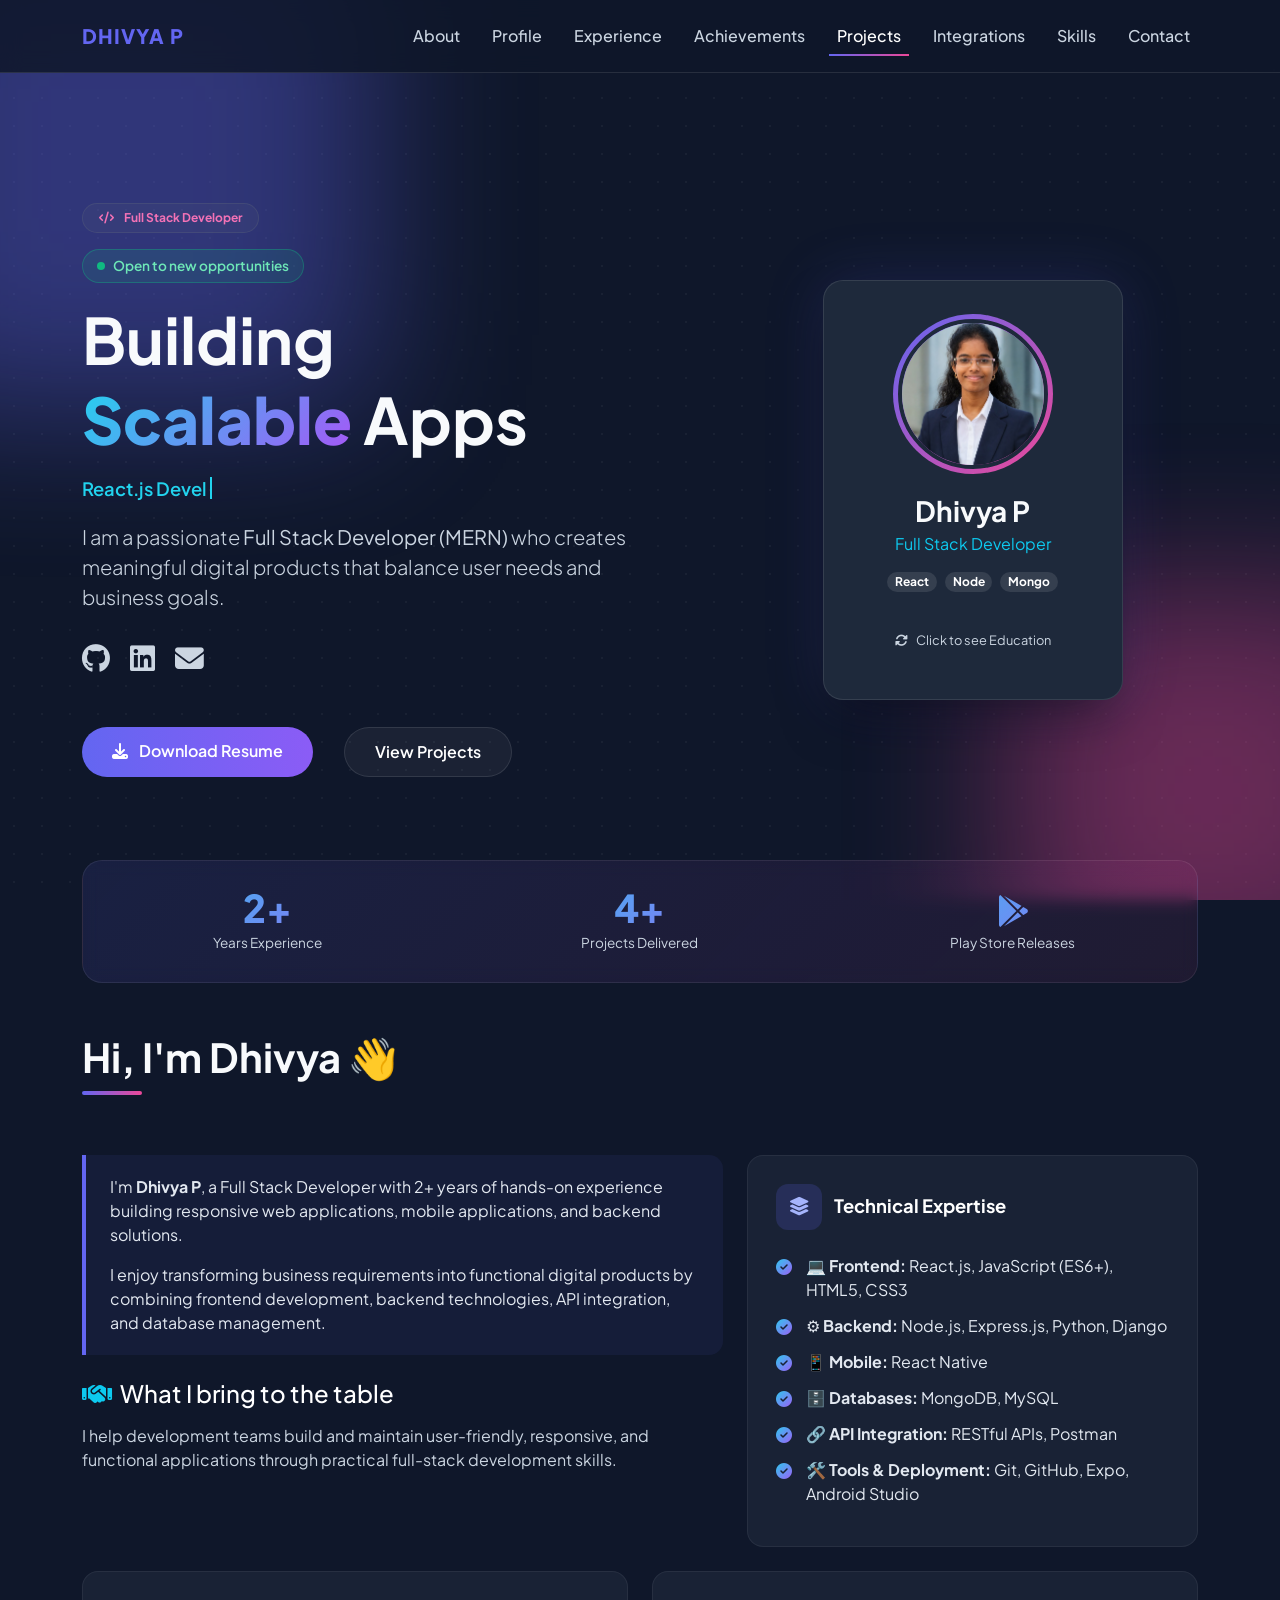
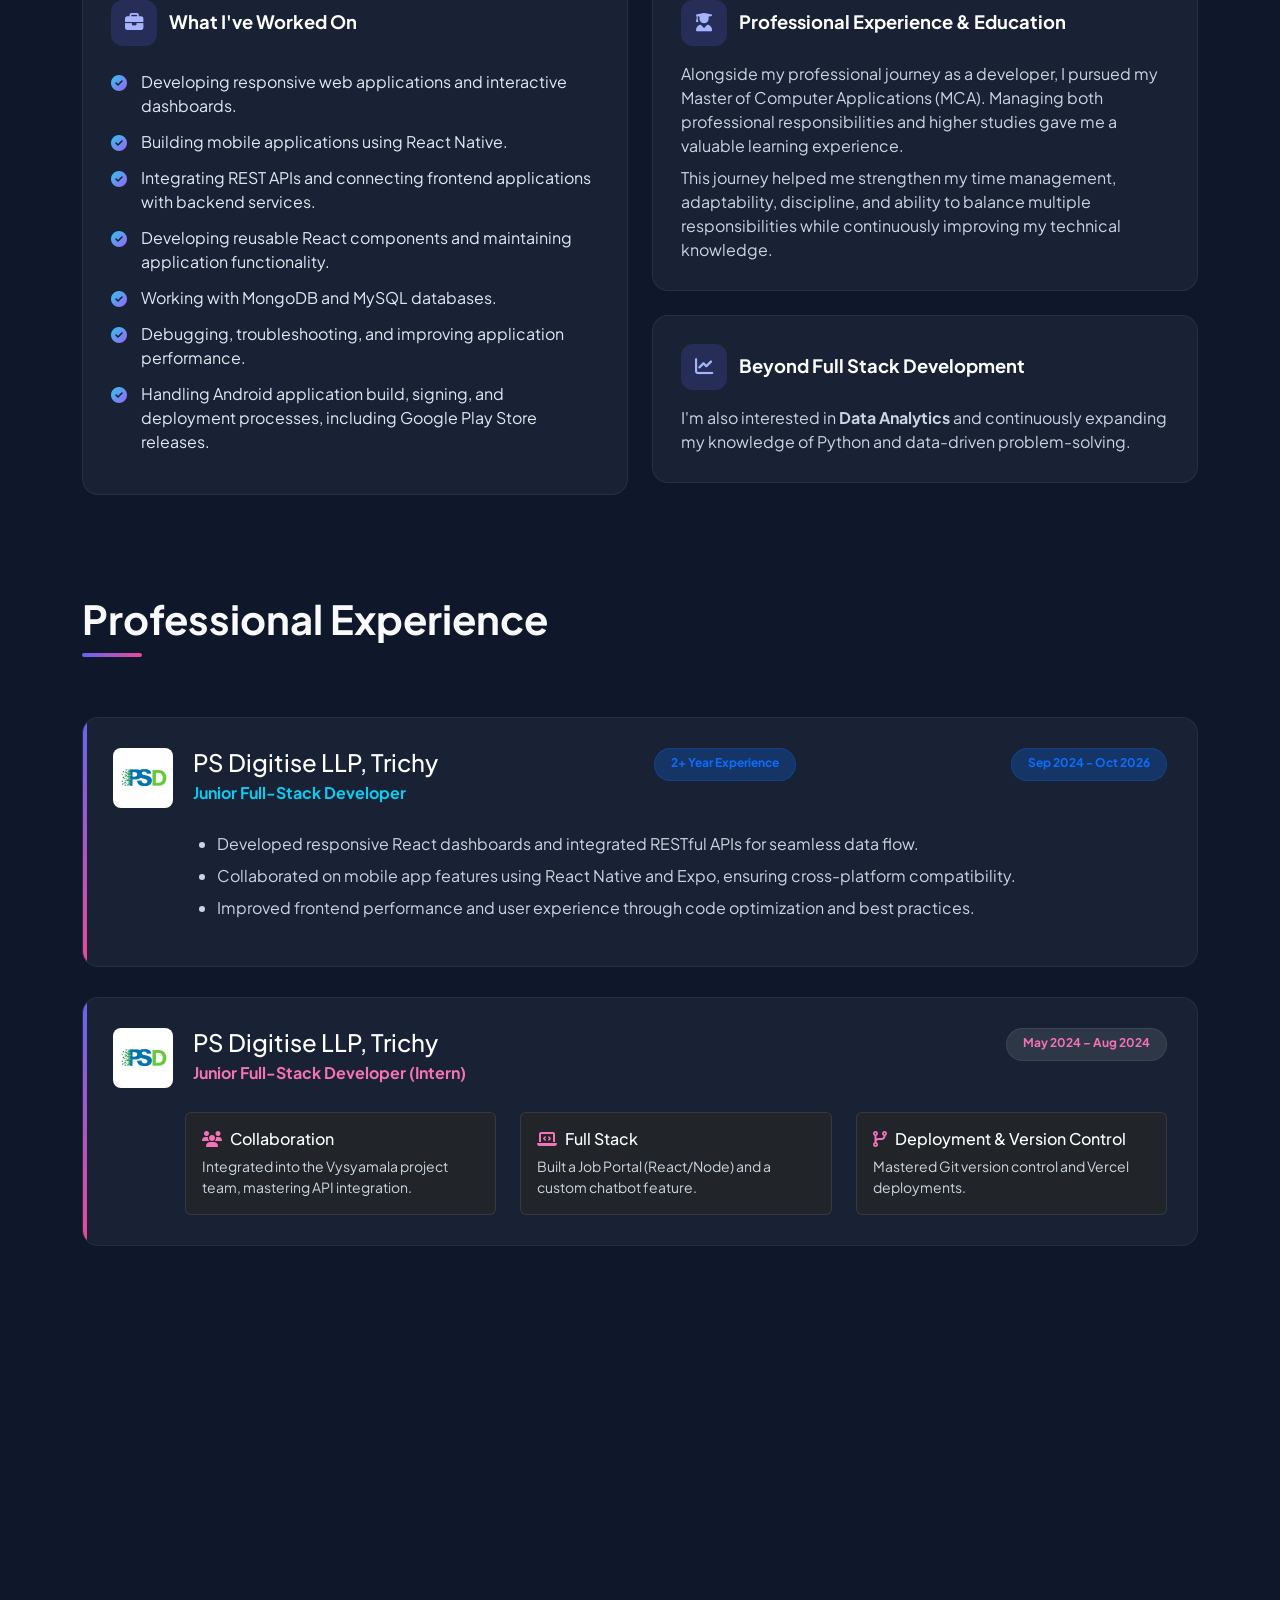
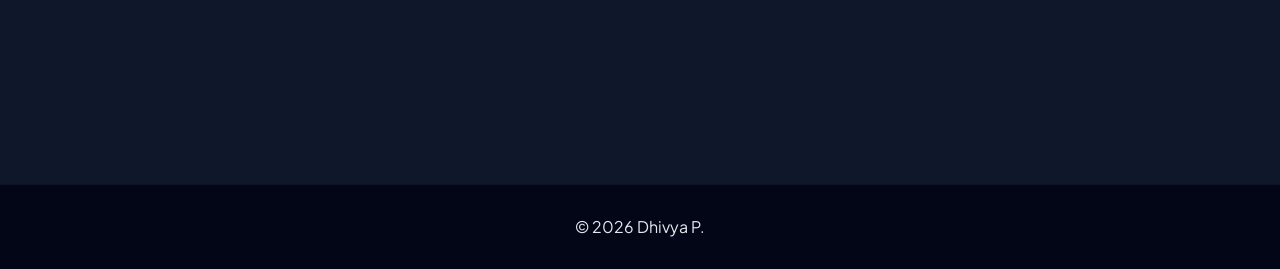
==== commit cf581148: "updated" ====
--- a/index.html
+++ b/index.html
@@ -890,7 +890,7 @@
                 </div>
 
                 <!-- P5 -->
-                <div class="col-lg-4 col-md-6" data-aos="zoom-in" data-aos-delay="500">
+                <!-- <div class="col-lg-4 col-md-6" data-aos="zoom-in" data-aos-delay="500">
                     <div class="project-card">
                         <div style="height: 5px; background: linear-gradient(90deg, #10b981, #0ea5e9);"></div>
                         <div class="project-card-body">
@@ -902,7 +902,7 @@
                             </p>
                         </div>
                     </div>
-                </div>
+                </div> -->
 
                 <!-- P6 -->
                 <div class="col-lg-4 col-md-6" data-aos="zoom-in" data-aos-delay="100">
@@ -967,18 +967,18 @@
                         <div class="int-ico"><i class="fa-solid fa-credit-card"></i></div>
                         <h4>Razorpay</h4>
                         <p class="small text-muted mb-0">Implemented Razorpay payment integration for secure online transactions.</p>
-                        <div class="int-used"><i class="fas fa-store me-1"></i> Used in <strong>Uniteoman</strong></div>
-                    </div>
-                </div>
-
-                <div class="col-md-6 col-lg-3" data-aos="fade-up" data-aos-delay="300">
+                        <div class="int-used"><i class="fas fa-store me-1"></i> Used in <strong>Vysyamala User, MindfulBeauty</strong></div>
+                    </div>
+                </div>
+
+                <!-- <div class="col-md-6 col-lg-3" data-aos="fade-up" data-aos-delay="300">
                     <div class="int-card" style="--accent: linear-gradient(135deg,#ec4899,#a855f7)">
                         <div class="int-ico"><i class="fa-solid fa-location-dot"></i></div>
                         <h4>Location Tracking</h4>
                         <p class="small text-muted mb-0">Built location-based features so services and logistics can be matched and tracked by location.</p>
                         <div class="int-used"><i class="fas fa-route me-1"></i> Used in <strong>Uniteoman</strong> &amp; <strong>Bus Tracking</strong></div>
                     </div>
-                </div>
+                </div> -->
 
                 <div class="col-md-6 col-lg-3" data-aos="fade-up" data-aos-delay="400">
                     <div class="int-card" style="--accent: linear-gradient(135deg,#10b981,#0ea5e9)">
